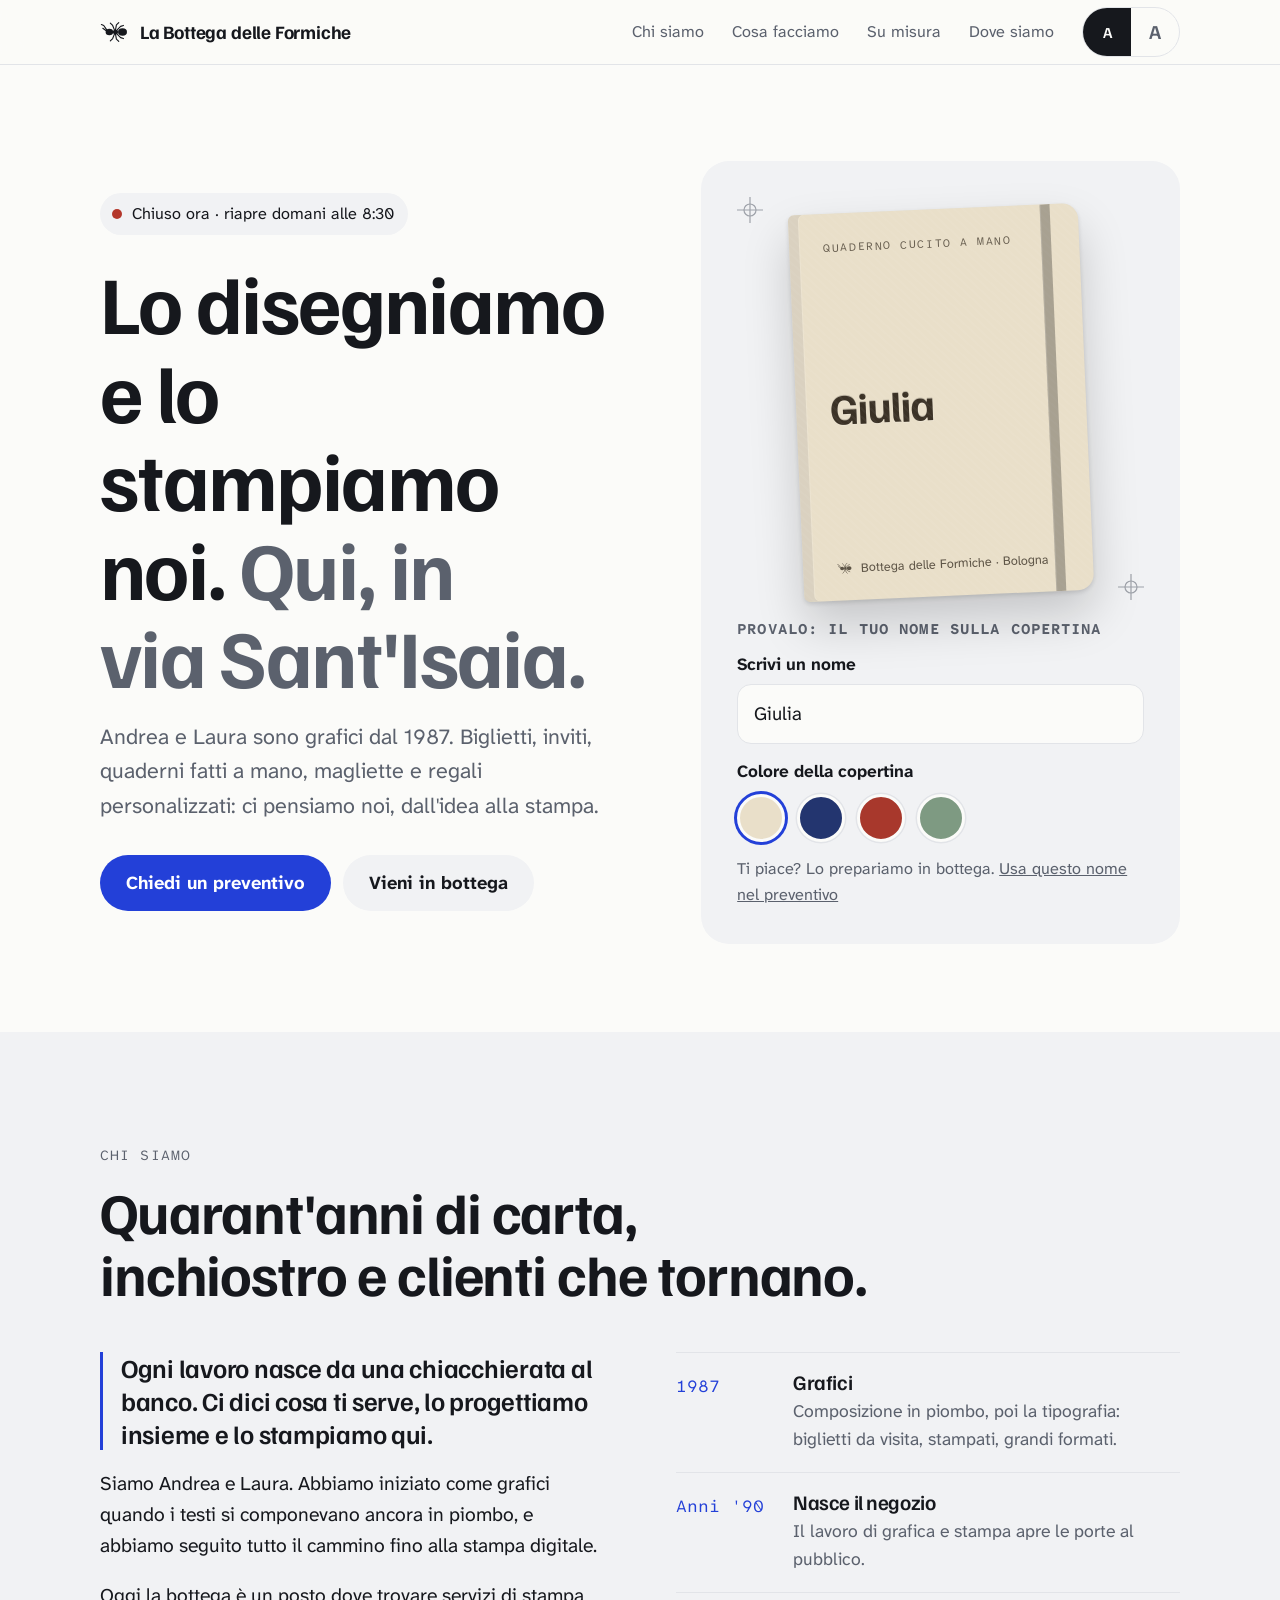
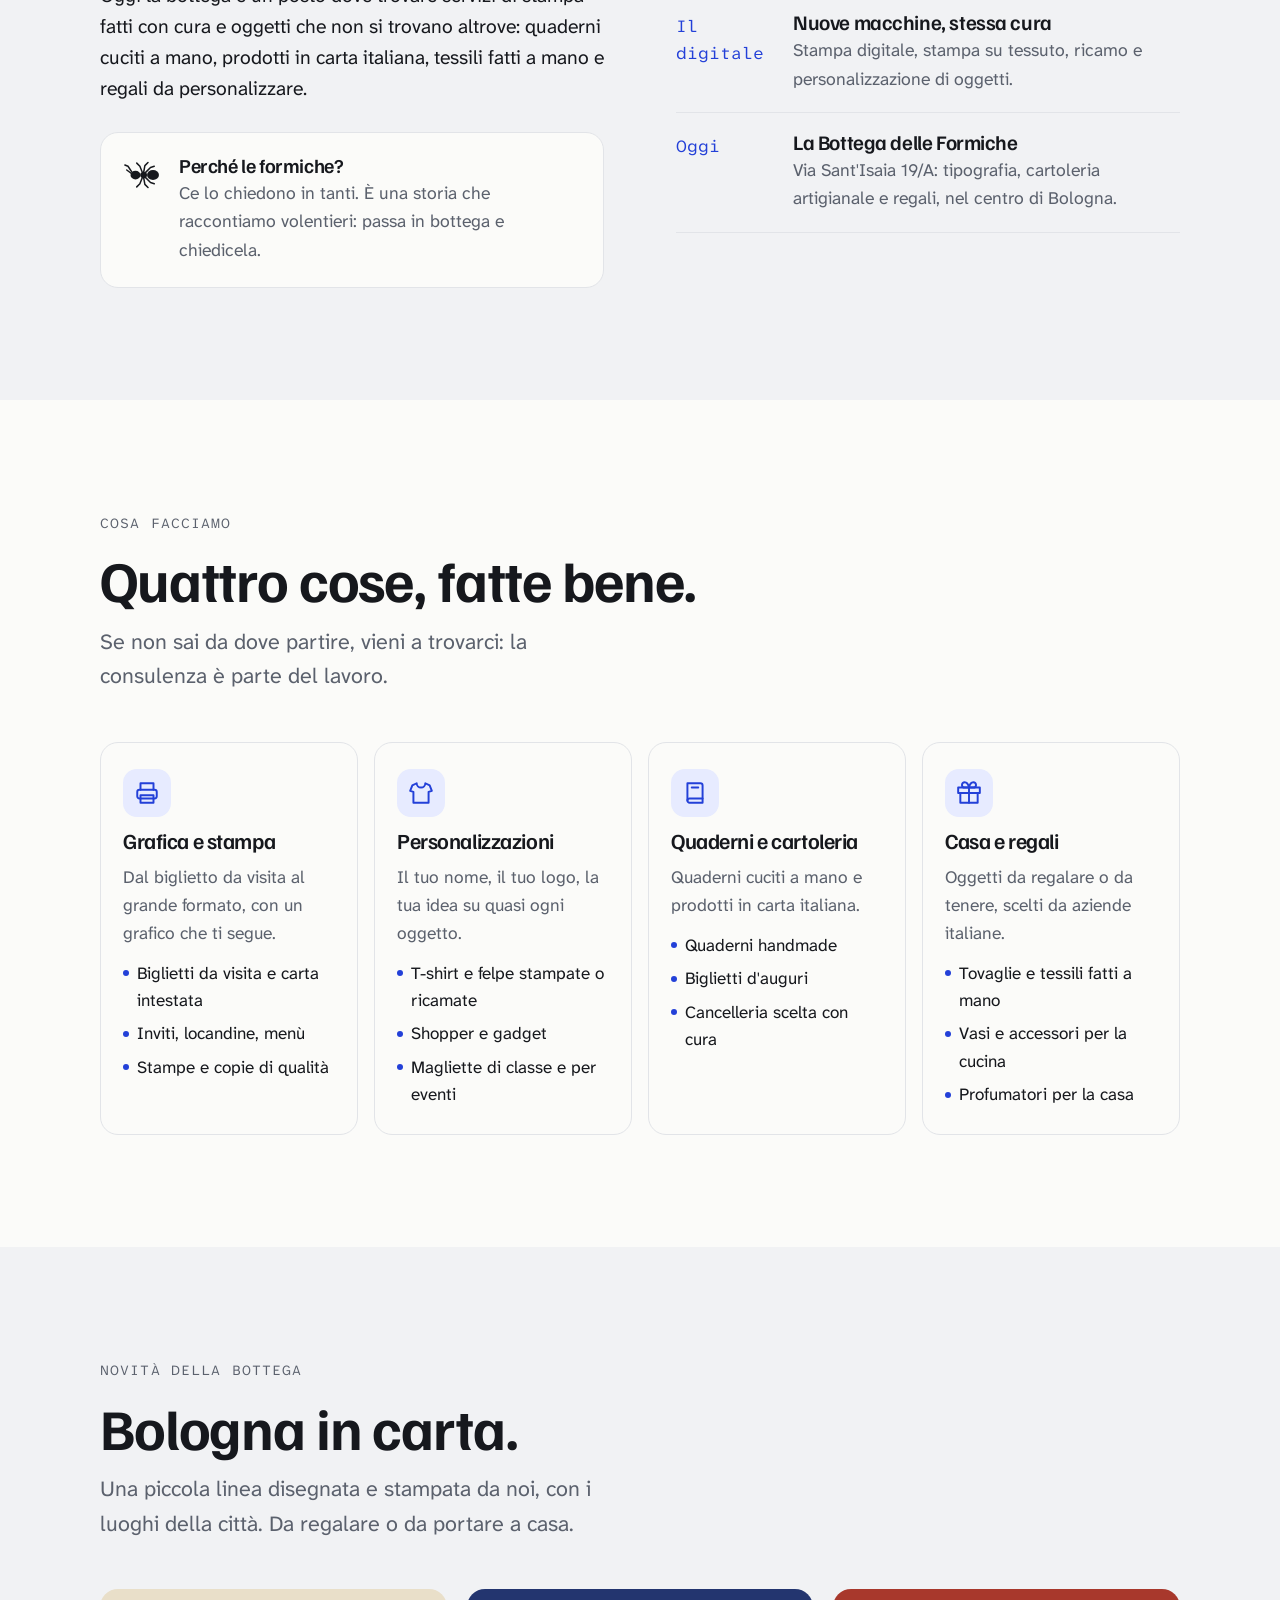
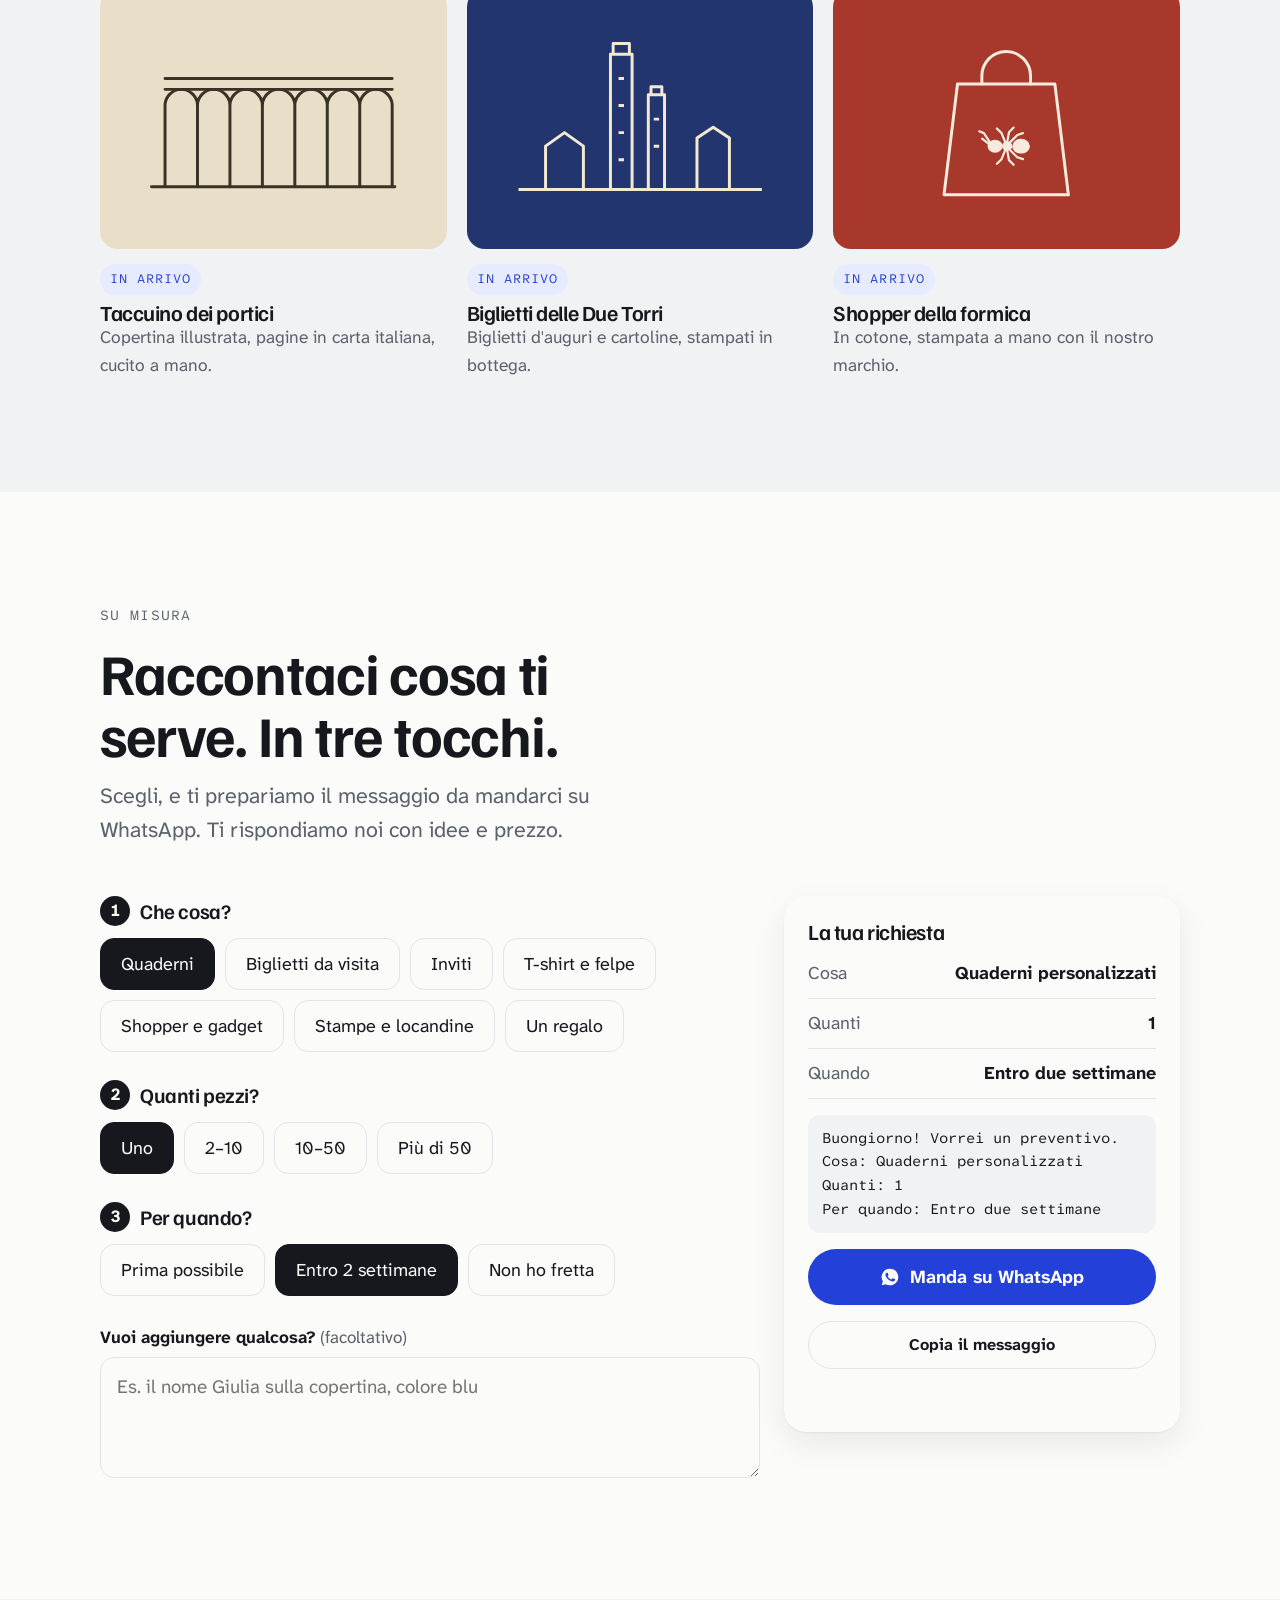
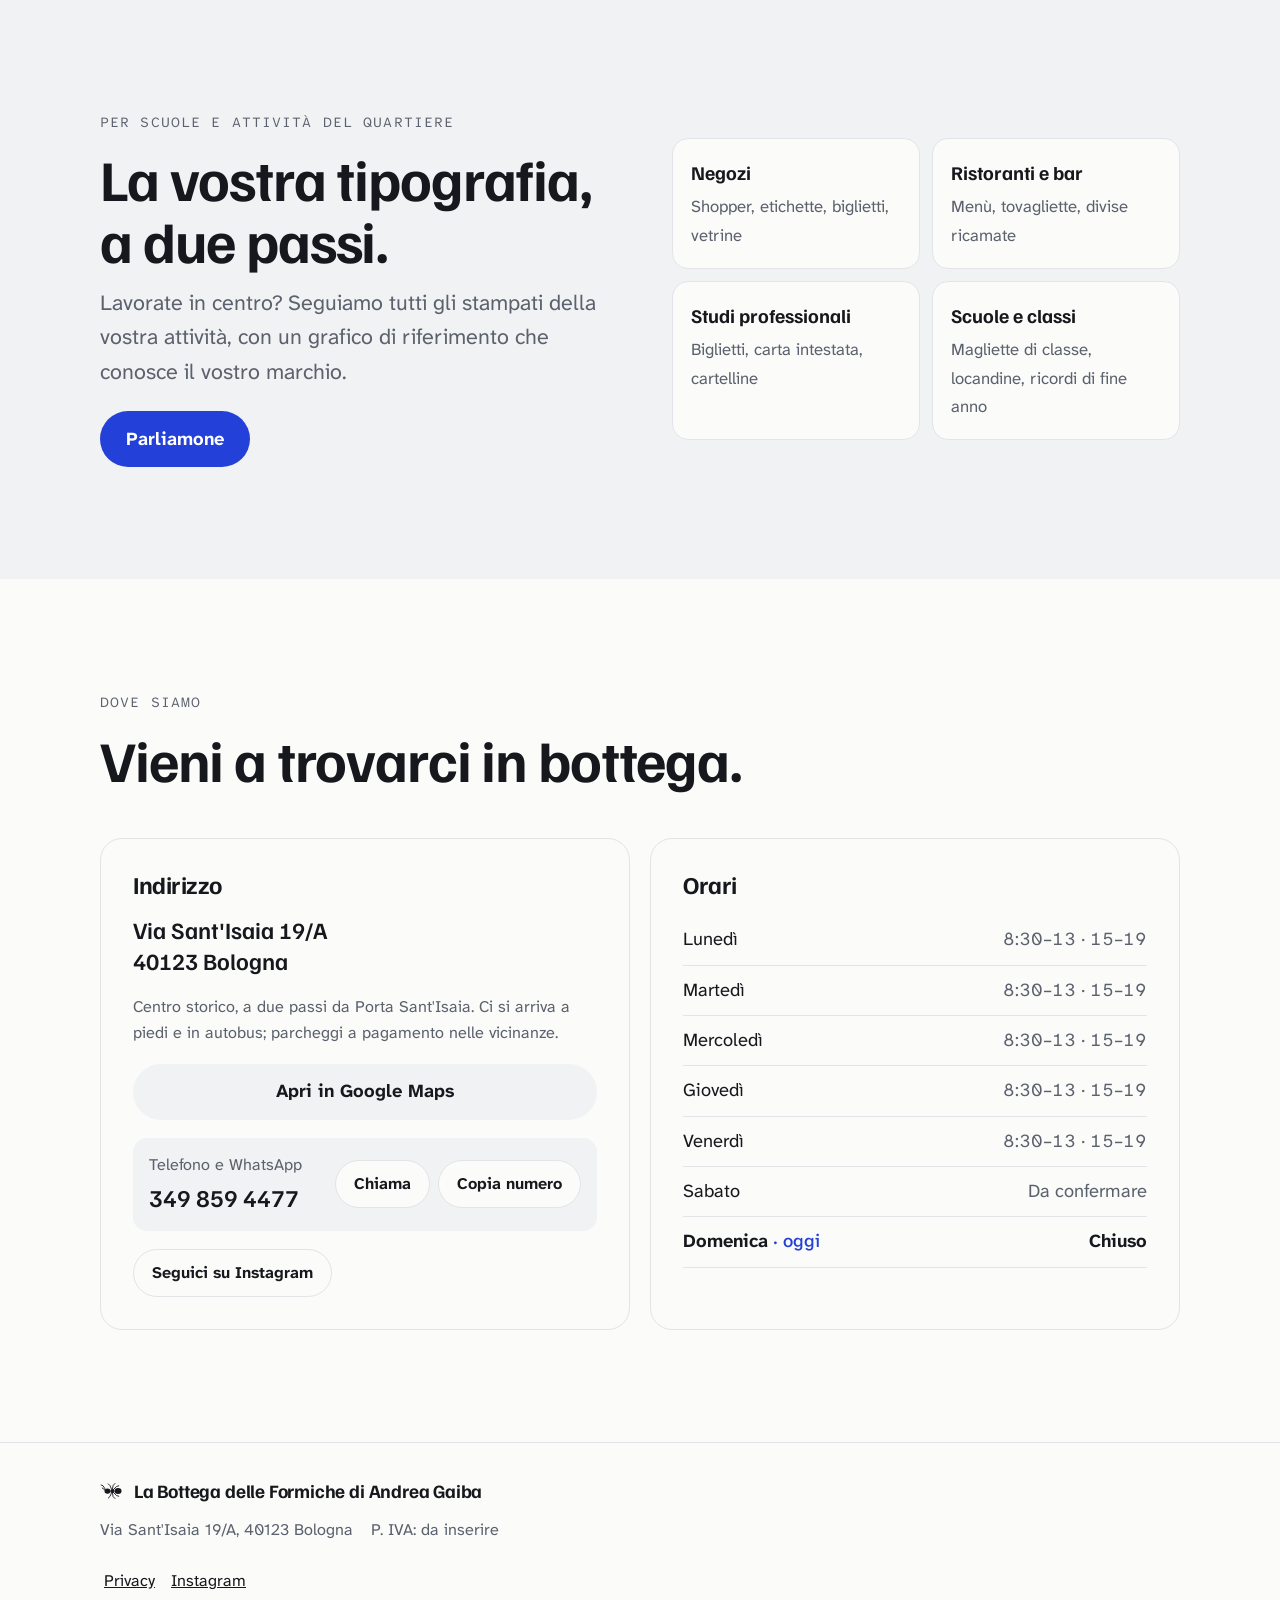
==== index.html @ b57f4001 "Sito vero dal prototipo: pagine, font locali, privacy e P. IVA nel footer - index.html, style.css e " ====
<!doctype html>
<html lang="it">
<head>
<meta charset="utf-8">
<meta name="viewport" content="width=device-width, initial-scale=1, viewport-fit=cover">
<title>La Bottega delle Formiche – Grafica, stampa e regali in via Sant'Isaia, Bologna</title>
<meta name="description" content="Bottega di grafica, stampa e oggetti artigianali in via Sant'Isaia 19/A a Bologna. Andrea e Laura sono grafici dal 1987: biglietti, inviti, quaderni cuciti a mano, magliette e regali personalizzati.">
<meta name="color-scheme" content="light dark">
<meta name="theme-color" content="#FBFBF9" media="(prefers-color-scheme: light)">
<meta name="theme-color" content="#111214" media="(prefers-color-scheme: dark)">
<!-- TODO: quando c'è l'indirizzo definitivo del sito (es. https://www.labottegadelleformiche.it/), aggiungere:
     <link rel="canonical" href="...">, <meta property="og:url" content="..."> e un'immagine og:image in img/ -->
<meta property="og:type" content="website">
<meta property="og:locale" content="it_IT">
<meta property="og:title" content="La Bottega delle Formiche">
<meta property="og:description" content="Grafica, stampa e regali personalizzati in via Sant'Isaia 19/A, Bologna. Grafici dal 1987.">
<link rel="icon" href="favicon.svg" type="image/svg+xml">
<link rel="preload" href="fonts/atkinson-hyperlegible-next-latin.woff2" as="font" type="font/woff2" crossorigin>
<link rel="preload" href="fonts/familjen-grotesk-latin.woff2" as="font" type="font/woff2" crossorigin>
<link rel="stylesheet" href="style.css">
<!-- Dati per Google (scheda dell'attività). Devono restare uguali a quelli scritti nella pagina. -->
<!-- TODO: telefono DA CONFERMARE; aggiungere "url" quando c'è il dominio; aggiungere il sabato quando è deciso. -->
<script type="application/ld+json">
{
  "@context": "https://schema.org",
  "@type": "Store",
  "name": "La Bottega delle Formiche di Andrea Gaiba",
  "description": "Grafica, stampa e oggetti artigianali dal 1987.",
  "address": {
    "@type": "PostalAddress",
    "streetAddress": "Via Sant'Isaia 19/A",
    "postalCode": "40123",
    "addressLocality": "Bologna",
    "addressRegion": "BO",
    "addressCountry": "IT"
  },
  "telephone": "+39 349 859 4477",
  "sameAs": ["https://www.instagram.com/labottegadelleformiche/"],
  "openingHoursSpecification": [
    {"@type": "OpeningHoursSpecification", "dayOfWeek": ["Monday","Tuesday","Wednesday","Thursday","Friday"], "opens": "08:30", "closes": "13:00"},
    {"@type": "OpeningHoursSpecification", "dayOfWeek": ["Monday","Tuesday","Wednesday","Thursday","Friday"], "opens": "15:00", "closes": "19:00"}
  ]
}
</script>
</head>
<body>
<a class="skip" href="#main">Vai al contenuto</a>

<svg width="0" height="0" style="position:absolute" aria-hidden="true">
  <defs>
    <symbol id="ant" viewBox="0 0 64 64">
      <g fill="currentColor">
        <ellipse cx="20" cy="32" rx="8" ry="7"/>
        <ellipse cx="33" cy="32" rx="5.5" ry="5"/>
        <ellipse cx="48" cy="32" rx="9.5" ry="8"/>
      </g>
      <g fill="none" stroke="currentColor" stroke-width="2.4" stroke-linecap="round" stroke-linejoin="round">
        <path d="M14 27 L8 18 L3 16"/><path d="M14 30 L6 24"/>
        <path d="M31 28 L27 18 L22 13"/><path d="M33 28 L35 17 L40 12"/><path d="M35 29 L44 20 L50 18"/>
        <path d="M31 36 L27 46 L22 51"/><path d="M33 36 L35 47 L40 52"/><path d="M35 35 L44 44 L50 46"/>
      </g>
    </symbol>
    <symbol id="reg" viewBox="0 0 26 26"><g fill="none" stroke="currentColor" stroke-width="1.2"><circle cx="13" cy="13" r="6"/><path d="M13 0v26M0 13h26"/></g></symbol>
  </defs>
</svg>

<header class="top">
  <div class="wrap">
    <a class="brand" href="#inizio" aria-label="La Bottega delle Formiche, torna su"><svg aria-hidden="true"><use href="#ant"/></svg><span>La Bottega delle Formiche</span></a>
    <nav class="nav" aria-label="Sezioni">
      <a href="#chi-siamo">Chi siamo</a>
      <a href="#cosa-facciamo">Cosa facciamo</a>
      <a href="#su-misura">Su misura</a>
      <a href="#dove-siamo">Dove siamo</a>
    </nav>
    <div class="size" role="group" aria-label="Dimensione del testo">
      <button type="button" class="s1" id="sz-normal" aria-pressed="true" aria-label="Testo normale" title="Testo normale">A</button>
      <button type="button" class="s2" id="sz-big" aria-pressed="false" aria-label="Testo più grande" title="Testo più grande">A</button>
    </div>
  </div>
</header>

<main id="main">
  <section class="hero" id="inizio">
    <div class="wrap">
      <div>
        <!-- TODO: quando è deciso il sabato, aggiornare anche questo testo (si vede quando lo script non può dire se è aperto) -->
        <p class="status" id="status" role="status"><span class="dot"></span><span id="status-text">Lun–ven 8:30–13 e 15–19</span></p>
        <h1>Lo disegniamo e lo stampiamo noi. <span class="soft">Qui, in via Sant'Isaia.</span></h1>
        <p class="lead">Andrea e Laura sono grafici dal 1987. Biglietti, inviti, quaderni fatti a mano, magliette e regali personalizzati: ci pensiamo noi, dall'idea alla stampa.</p>
        <div class="ctas">
          <a class="btn primary" href="#su-misura">Chiedi un preventivo</a>
          <a class="btn ghost" href="#dove-siamo">Vieni in bottega</a>
        </div>
      </div>

      <div class="studio" aria-labelledby="studio-title">
        <div class="stage">
          <svg class="reg tl" aria-hidden="true"><use href="#reg"/></svg>
          <svg class="reg br" aria-hidden="true"><use href="#reg"/></svg>
          <div class="notebook" id="notebook">
            <span class="band" aria-hidden="true"></span>
            <span class="label">Quaderno cucito a mano</span>
            <span class="name inked" id="nb-name">Giulia</span>
            <span class="foot"><svg aria-hidden="true"><use href="#ant"/></svg>Bottega delle Formiche · Bologna</span>
          </div>
        </div>
        <div class="controls">
          <h2 class="eyebrow" id="studio-title">Provalo: il tuo nome sulla copertina</h2>
          <div class="field">
            <label for="nome">Scrivi un nome</label>
            <input id="nome" type="text" maxlength="18" value="Giulia" autocomplete="off" placeholder="Es. Marco">
          </div>
          <div>
            <p class="covers-title" id="covers-title">Colore della copertina</p>
            <div class="covers" role="group" aria-labelledby="covers-title">
              <button type="button" class="cover c1" id="cv-1" data-cv="1" aria-pressed="true" aria-label="Carta naturale"></button>
              <button type="button" class="cover c2" id="cv-2" data-cv="2" aria-pressed="false" aria-label="Blu notte"></button>
              <button type="button" class="cover c3" id="cv-3" data-cv="3" aria-pressed="false" aria-label="Rosso Bologna"></button>
              <button type="button" class="cover c4" id="cv-4" data-cv="4" aria-pressed="false" aria-label="Verde salvia"></button>
            </div>
          </div>
          <p class="note">Ti piace? Lo prepariamo in bottega. <a href="#su-misura" id="use-name">Usa questo nome nel preventivo</a></p>
        </div>
      </div>
    </div>
  </section>

  <section class="alt" id="chi-siamo">
    <div class="wrap">
      <div class="section-head">
        <p class="eyebrow">Chi siamo</p>
        <h2>Quarant'anni di carta, inchiostro e clienti che tornano.</h2>
      </div>
      <div class="story">
        <div>
          <div class="text">
            <p class="quote">Ogni lavoro nasce da una chiacchierata al banco. Ci dici cosa ti serve, lo progettiamo insieme e lo stampiamo qui.</p>
            <p>Siamo Andrea e Laura. Abbiamo iniziato come grafici quando i testi si componevano ancora in piombo, e abbiamo seguito tutto il cammino fino alla stampa digitale.</p>
            <p>Oggi la bottega è un posto dove trovare servizi di stampa fatti con cura e oggetti che non si trovano altrove: quaderni cuciti a mano, prodotti in carta italiana, tessili fatti a mano e regali da personalizzare.</p>
          </div>
          <div class="why">
            <svg aria-hidden="true"><use href="#ant"/></svg>
            <div>
              <h3>Perché le formiche?</h3>
              <p>Ce lo chiedono in tanti. È una storia che raccontiamo volentieri: passa in bottega e chiedicela.</p>
            </div>
          </div>
        </div>
        <ol class="timeline" aria-label="La nostra storia">
          <li><span class="y">1987</span><div><h3>Grafici</h3><p>Composizione in piombo, poi la tipografia: biglietti da visita, stampati, grandi formati.</p></div></li>
          <li><span class="y">Anni '90</span><div><h3>Nasce il negozio</h3><p>Il lavoro di grafica e stampa apre le porte al pubblico.</p></div></li>
          <li><span class="y">Il digitale</span><div><h3>Nuove macchine, stessa cura</h3><p>Stampa digitale, stampa su tessuto, ricamo e personalizzazione di oggetti.</p></div></li>
          <li><span class="y">Oggi</span><div><h3>La Bottega delle Formiche</h3><p>Via Sant'Isaia 19/A: tipografia, cartoleria artigianale e regali, nel centro di Bologna.</p></div></li>
        </ol>
      </div>
    </div>
  </section>

  <section id="cosa-facciamo">
    <div class="wrap">
      <div class="section-head">
        <p class="eyebrow">Cosa facciamo</p>
        <h2>Quattro cose, fatte bene.</h2>
        <p class="lead">Se non sai da dove partire, vieni a trovarci: la consulenza è parte del lavoro.</p>
      </div>
      <div class="services">
        <article class="svc">
          <span class="ico"><svg viewBox="0 0 24 24" fill="none" stroke="currentColor" stroke-width="1.8" stroke-linecap="round" stroke-linejoin="round" aria-hidden="true"><path d="M6 9V3h12v6"/><rect x="3" y="9" width="18" height="8" rx="2"/><path d="M6 14h12v7H6z"/></svg></span>
          <h3>Grafica e stampa</h3>
          <p>Dal biglietto da visita al grande formato, con un grafico che ti segue.</p>
          <ul><li>Biglietti da visita e carta intestata</li><li>Inviti, locandine, menù</li><li>Stampe e copie di qualità</li></ul>
        </article>
        <article class="svc">
          <span class="ico"><svg viewBox="0 0 24 24" fill="none" stroke="currentColor" stroke-width="1.8" stroke-linecap="round" stroke-linejoin="round" aria-hidden="true"><path d="M8 3 4 5l-2 5 3 1v10h14V11l3-1-2-5-4-2a4 4 0 0 1-8 0Z"/></svg></span>
          <h3>Personalizzazioni</h3>
          <p>Il tuo nome, il tuo logo, la tua idea su quasi ogni oggetto.</p>
          <ul><li>T-shirt e felpe stampate o ricamate</li><li>Shopper e gadget</li><li>Magliette di classe e per eventi</li></ul>
        </article>
        <article class="svc">
          <span class="ico"><svg viewBox="0 0 24 24" fill="none" stroke="currentColor" stroke-width="1.8" stroke-linecap="round" stroke-linejoin="round" aria-hidden="true"><path d="M5 3h12a2 2 0 0 1 2 2v16H7a2 2 0 0 1-2-2Z"/><path d="M5 19a2 2 0 0 1 2-2h12"/><path d="M9 7h6"/></svg></span>
          <h3>Quaderni e cartoleria</h3>
          <p>Quaderni cuciti a mano e prodotti in carta italiana.</p>
          <ul><li>Quaderni handmade</li><li>Biglietti d'auguri</li><li>Cancelleria scelta con cura</li></ul>
        </article>
        <article class="svc">
          <span class="ico"><svg viewBox="0 0 24 24" fill="none" stroke="currentColor" stroke-width="1.8" stroke-linecap="round" stroke-linejoin="round" aria-hidden="true"><path d="M20 12v9H4v-9"/><path d="M2 7h20v5H2z"/><path d="M12 21V7"/><path d="M12 7H8a2.5 2.5 0 1 1 0-5c3 0 4 5 4 5Zm0 0h4a2.5 2.5 0 1 0 0-5c-3 0-4 5-4 5Z"/></svg></span>
          <h3>Casa e regali</h3>
          <p>Oggetti da regalare o da tenere, scelti da aziende italiane.</p>
          <ul><li>Tovaglie e tessili fatti a mano</li><li>Vasi e accessori per la cucina</li><li>Profumatori per la casa</li></ul>
        </article>
      </div>
    </div>
  </section>

  <section class="alt" id="bologna-in-carta">
    <div class="wrap">
      <div class="section-head">
        <p class="eyebrow">Novità della bottega</p>
        <h2>Bologna in carta.</h2>
        <p class="lead">Una piccola linea disegnata e stampata da noi, con i luoghi della città. Da regalare o da portare a casa.</p>
      </div>
      <div class="line">
        <article class="prod">
          <div class="art a1" aria-hidden="true">
            <svg viewBox="0 0 200 120" fill="none" stroke="currentColor" stroke-width="2.2" stroke-linecap="round"><path d="M10 110h180"/><path d="M20 110V50a12 12 0 0 1 24 0v60M44 110V50a12 12 0 0 1 24 0v60M68 110V50a12 12 0 0 1 24 0v60M92 110V50a12 12 0 0 1 24 0v60M116 110V50a12 12 0 0 1 24 0v60M140 110V50a12 12 0 0 1 24 0v60M164 110V50a12 12 0 0 1 24 0v60"/><path d="M20 38h168M20 30h168"/></svg>
          </div>
          <div><span class="soon">In arrivo</span><h3>Taccuino dei portici</h3><p>Copertina illustrata, pagine in carta italiana, cucito a mano.</p></div>
        </article>
        <article class="prod">
          <div class="art a2" aria-hidden="true">
            <svg viewBox="0 0 200 120" fill="none" stroke="currentColor" stroke-width="2.2" stroke-linejoin="round"><path d="M10 112h180"/><path d="M78 112V12h16v100"/><path d="M80 12V4h12v8"/><path d="M106 112V42h12v70"/><path d="M108 42v-6h8v6"/><path d="M84 30h4M84 50h4M84 70h4M84 90h4M110 60h4M110 80h4"/><path d="M30 112V80l14-10 14 10v32M142 112V74l12-8 12 8v38"/></svg>
          </div>
          <div><span class="soon">In arrivo</span><h3>Biglietti delle Due Torri</h3><p>Biglietti d'auguri e cartoline, stampati in bottega.</p></div>
        </article>
        <article class="prod">
          <div class="art a3" aria-hidden="true">
            <svg viewBox="0 0 200 120" fill="none" stroke="currentColor" stroke-width="2.2" stroke-linecap="round" stroke-linejoin="round"><path d="M64 34h72l10 82H54Z"/><path d="M82 34v-6a18 18 0 0 1 36 0v6"/><use href="#ant" x="78" y="58" width="44" height="44" fill="currentColor" stroke="none"/></svg>
          </div>
          <div><span class="soon">In arrivo</span><h3>Shopper della formica</h3><p>In cotone, stampata a mano con il nostro marchio.</p></div>
        </article>
      </div>
    </div>
  </section>

  <section id="su-misura">
    <div class="wrap">
      <div class="section-head">
        <p class="eyebrow">Su misura</p>
        <h2>Raccontaci cosa ti serve. In tre tocchi.</h2>
        <p class="lead">Scegli, e ti prepariamo il messaggio da mandarci su WhatsApp. Ti rispondiamo noi con idee e prezzo.</p>
      </div>
      <div class="builder">
        <form class="steps" id="quote" novalidate>
          <div class="step">
            <h3><span class="n">1</span>Che cosa?</h3>
            <div class="chips" role="group" aria-label="Che cosa" data-group="cosa">
              <button type="button" class="chip" aria-pressed="true" data-v="Quaderni personalizzati">Quaderni</button>
              <button type="button" class="chip" aria-pressed="false" data-v="Biglietti da visita">Biglietti da visita</button>
              <button type="button" class="chip" aria-pressed="false" data-v="Inviti e partecipazioni">Inviti</button>
              <button type="button" class="chip" aria-pressed="false" data-v="T-shirt o felpe">T-shirt e felpe</button>
              <button type="button" class="chip" aria-pressed="false" data-v="Shopper e gadget">Shopper e gadget</button>
              <button type="button" class="chip" aria-pressed="false" data-v="Stampe e locandine">Stampe e locandine</button>
              <button type="button" class="chip" aria-pressed="false" data-v="Un regalo personalizzato">Un regalo</button>
            </div>
          </div>
          <div class="step">
            <h3><span class="n">2</span>Quanti pezzi?</h3>
            <div class="chips" role="group" aria-label="Quanti pezzi" data-group="quanti">
              <button type="button" class="chip" aria-pressed="true" data-v="1">Uno</button>
              <button type="button" class="chip" aria-pressed="false" data-v="2–10">2–10</button>
              <button type="button" class="chip" aria-pressed="false" data-v="10–50">10–50</button>
              <button type="button" class="chip" aria-pressed="false" data-v="Più di 50">Più di 50</button>
            </div>
          </div>
          <div class="step">
            <h3><span class="n">3</span>Per quando?</h3>
            <div class="chips" role="group" aria-label="Per quando" data-group="quando">
              <button type="button" class="chip" aria-pressed="false" data-v="Il prima possibile">Prima possibile</button>
              <button type="button" class="chip" aria-pressed="true" data-v="Entro due settimane">Entro 2 settimane</button>
              <button type="button" class="chip" aria-pressed="false" data-v="Non ho fretta">Non ho fretta</button>
            </div>
          </div>
          <div class="field">
            <label for="dettagli">Vuoi aggiungere qualcosa? <span class="optional">(facoltativo)</span></label>
            <textarea id="dettagli" rows="3" placeholder="Es. il nome Giulia sulla copertina, colore blu"></textarea>
          </div>
        </form>

        <aside class="summary" aria-labelledby="sum-title">
          <h3 id="sum-title">La tua richiesta</h3>
          <dl>
            <div><dt>Cosa</dt><dd id="s-cosa">Quaderni personalizzati</dd></div>
            <div><dt>Quanti</dt><dd id="s-quanti">1</dd></div>
            <div><dt>Quando</dt><dd id="s-quando">Entro due settimane</dd></div>
          </dl>
          <p class="msg" id="msg" aria-live="polite"></p>
          <a class="btn primary" id="wa" href="#" target="_blank" rel="noopener">
            <svg viewBox="0 0 24 24" fill="currentColor" aria-hidden="true"><path d="M12 2a10 10 0 0 0-8.6 15.1L2 22l5-1.3A10 10 0 1 0 12 2Zm5.4 14.1c-.2.6-1.3 1.2-1.8 1.2-.5.1-1 .1-3.3-.8-2.8-1.1-4.5-4-4.7-4.2-.1-.2-1.1-1.5-1.1-2.9s.7-2 1-2.3c.2-.3.5-.3.7-.3h.5c.2 0 .4 0 .6.5l.8 2c.1.2.1.4 0 .5l-.3.5-.4.4c-.1.2-.3.3-.1.6.2.3.8 1.3 1.7 2.1 1.2 1 2.1 1.3 2.4 1.5.3.1.5.1.7-.1l.9-1.1c.2-.3.4-.2.7-.1l1.9.9c.3.1.5.2.5.3.1.2.1.7-.1 1.3Z"/></svg>
            Manda su WhatsApp
          </a>
          <button type="button" class="mini" id="copy">Copia il messaggio</button>
          <p class="toast" id="toast" role="status"></p>
        </aside>
      </div>
    </div>
  </section>

  <section class="alt" id="vicini">
    <div class="wrap neighbors">
      <div class="section-head">
        <p class="eyebrow">Per scuole e attività del quartiere</p>
        <h2>La vostra tipografia, a due passi.</h2>
        <p class="lead">Lavorate in centro? Seguiamo tutti gli stampati della vostra attività, con un grafico di riferimento che conosce il vostro marchio.</p>
        <div class="ctas"><a class="btn primary" href="#su-misura">Parliamone</a></div>
      </div>
      <div class="who">
        <div><strong>Negozi</strong><span>Shopper, etichette, biglietti, vetrine</span></div>
        <div><strong>Ristoranti e bar</strong><span>Menù, tovagliette, divise ricamate</span></div>
        <div><strong>Studi professionali</strong><span>Biglietti, carta intestata, cartelline</span></div>
        <div><strong>Scuole e classi</strong><span>Magliette di classe, locandine, ricordi di fine anno</span></div>
      </div>
    </div>
  </section>

  <section id="dove-siamo">
    <div class="wrap">
      <div class="section-head">
        <p class="eyebrow">Dove siamo</p>
        <h2>Vieni a trovarci in bottega.</h2>
      </div>
      <div class="visit">
        <div class="card">
          <h3>Indirizzo</h3>
          <p class="addr">Via Sant'Isaia 19/A<br>40123 Bologna</p>
          <p class="note">Centro storico, a due passi da Porta Sant'Isaia. Ci si arriva a piedi e in autobus; parcheggi a pagamento nelle vicinanze.</p>
          <a class="btn ghost" href="https://www.google.com/maps/search/?api=1&amp;query=La+Bottega+delle+Formiche+Via+Sant%27Isaia+19%2FA+Bologna" target="_blank" rel="noopener">Apri in Google Maps</a>
          <!-- TODO: numero DA CONFERMARE con Andrea e Laura (è ripetuto anche in script.js e nei dati per Google in alto) -->
          <div class="contact">
            <div><p class="note">Telefono e WhatsApp</p><p class="num" id="phone">349 859 4477</p></div>
            <div class="contact-actions">
              <a class="mini" href="tel:+393498594477">Chiama</a>
              <button type="button" class="mini" id="copy-phone">Copia numero</button>
            </div>
          </div>
          <a class="mini insta" href="https://www.instagram.com/labottegadelleformiche/" target="_blank" rel="noopener">Seguici su Instagram</a>
        </div>
        <div class="card">
          <h3>Orari</h3>
          <!-- Gli orari sono scritti in script.js (TODO: sabato DA CONFERMARE) -->
          <table class="hours" aria-label="Orari di apertura">
            <tbody id="hours"></tbody>
          </table>
        </div>
      </div>
    </div>
  </section>
</main>

<footer>
  <div class="wrap">
    <a class="brand" href="#inizio"><svg aria-hidden="true"><use href="#ant"/></svg>La Bottega delle Formiche di Andrea Gaiba</a>
    <div class="legal">
      <p>Via Sant'Isaia 19/A, 40123 Bologna</p>
      <!-- TODO: Partita IVA DA INSERIRE (obbligatoria per legge: compilare prima di mettere online). Va cambiata anche in privacy.html -->
      <p>P. IVA: da inserire</p>
    </div>
    <ul class="foot-links">
      <li><a href="privacy.html">Privacy</a></li>
      <li><a href="https://www.instagram.com/labottegadelleformiche/" target="_blank" rel="noopener">Instagram</a></li>
    </ul>
  </div>
</footer>

<script src="script.js"></script>
</body>
</html>
---- style.css ----
/* La Bottega delle Formiche – foglio di stile unico per tutte le pagine.
   Layout: carta chiara, sezioni ampie su una colonna di 1120px; eroe a due colonne
   con il quaderno che si personalizza dal vivo. */

/* ---------- Font ospitati nel sito (nessuna chiamata a Google Fonts) ----------
   File variabili in /fonts, licenza SIL OFL 1.1: vedi fonts/LICENZE-FONT.txt */
@font-face{font-family:"Familjen Grotesk";font-style:normal;font-weight:500 700;font-display:swap;src:url("fonts/familjen-grotesk-latin.woff2") format("woff2");unicode-range:U+0000-00FF,U+0131,U+0152-0153,U+02BB-02BC,U+02C6,U+02DA,U+02DC,U+0304,U+0308,U+0329,U+2000-206F,U+20AC,U+2122,U+2191,U+2193,U+2212,U+2215,U+FEFF,U+FFFD}
@font-face{font-family:"Familjen Grotesk";font-style:normal;font-weight:500 700;font-display:swap;src:url("fonts/familjen-grotesk-latin-ext.woff2") format("woff2");unicode-range:U+0100-02BA,U+02BD-02C5,U+02C7-02CC,U+02CE-02D7,U+02DD-02FF,U+0304,U+0308,U+0329,U+1D00-1DBF,U+1E00-1E9F,U+1EF2-1EFF,U+2020,U+20A0-20AB,U+20AD-20C0,U+2113,U+2C60-2C7F,U+A720-A7FF}
@font-face{font-family:"Atkinson Hyperlegible Next";font-style:normal;font-weight:400 700;font-display:swap;src:url("fonts/atkinson-hyperlegible-next-latin.woff2") format("woff2");unicode-range:U+0000-00FF,U+0131,U+0152-0153,U+02BB-02BC,U+02C6,U+02DA,U+02DC,U+0304,U+0308,U+0329,U+2000-206F,U+20AC,U+2122,U+2191,U+2193,U+2212,U+2215,U+FEFF,U+FFFD}
@font-face{font-family:"Atkinson Hyperlegible Next";font-style:normal;font-weight:400 700;font-display:swap;src:url("fonts/atkinson-hyperlegible-next-latin-ext.woff2") format("woff2");unicode-range:U+0100-02BA,U+02BD-02C5,U+02C7-02CC,U+02CE-02D7,U+02DD-02FF,U+0304,U+0308,U+0329,U+1D00-1DBF,U+1E00-1E9F,U+1EF2-1EFF,U+2020,U+20A0-20AB,U+20AD-20C0,U+2113,U+2C60-2C7F,U+A720-A7FF}
@font-face{font-family:"Atkinson Hyperlegible Mono";font-style:normal;font-weight:400 500;font-display:swap;src:url("fonts/atkinson-hyperlegible-mono-latin.woff2") format("woff2");unicode-range:U+0000-00FF,U+0131,U+0152-0153,U+02BB-02BC,U+02C6,U+02DA,U+02DC,U+0304,U+0308,U+0329,U+2000-206F,U+20AC,U+2122,U+2191,U+2193,U+2212,U+2215,U+FEFF,U+FFFD}
@font-face{font-family:"Atkinson Hyperlegible Mono";font-style:normal;font-weight:400 500;font-display:swap;src:url("fonts/atkinson-hyperlegible-mono-latin-ext.woff2") format("woff2");unicode-range:U+0100-02BA,U+02BD-02C5,U+02C7-02CC,U+02CE-02D7,U+02DD-02FF,U+0304,U+0308,U+0329,U+1D00-1DBF,U+1E00-1E9F,U+1EF2-1EFF,U+2020,U+20A0-20AB,U+20AD-20C0,U+2113,U+2C60-2C7F,U+A720-A7FF}

:root{
  --paper:#FBFBF9;
  --surface:#F1F2F4;
  --ink:#16181D;
  --muted:#5B616D;
  --line:#E2E4E8;
  --accent:#2340D8;
  --accent-soft:#E7EBFF;
  --on-accent:#FFFFFF;
  --ok:#1C7A4B;
  --off:#B4372B;
  --c:#00A3E0; --m:#E5007E; --y:#FFC800;
  --cover-1:#E9DFC9; --cover-1-ink:#3B3226;
  --cover-2:#23356F; --cover-2-ink:#F3E9D2;
  --cover-3:#A8382C; --cover-3-ink:#F7EBDD;
  --cover-4:#7E9A82; --cover-4-ink:#17251A;
  --shadow:0 1px 2px rgba(22,24,29,.06),0 12px 32px rgba(22,24,29,.08);
  --f-display:"Familjen Grotesk","Helvetica Neue",Arial,sans-serif;
  --f-body:"Atkinson Hyperlegible Next","Atkinson Hyperlegible",system-ui,-apple-system,"Segoe UI",sans-serif;
  --f-mono:"Atkinson Hyperlegible Mono",ui-monospace,"SF Mono",Menlo,monospace;
  --radius:18px;
  --wrap:1120px;
}
@media (prefers-color-scheme: dark){
  :root:not([data-theme="light"]){
    --paper:#111214; --surface:#1A1C20; --ink:#ECEDEF; --muted:#A2A8B3; --line:#2B2E34;
    --accent:#8197FF; --accent-soft:#1E2547; --on-accent:#0B0F24; --ok:#4CC38A; --off:#F07A6C;
    --shadow:0 1px 2px rgba(0,0,0,.4),0 12px 32px rgba(0,0,0,.35);
    color-scheme:dark;
  }
}
:root[data-theme="dark"]{
  --paper:#111214; --surface:#1A1C20; --ink:#ECEDEF; --muted:#A2A8B3; --line:#2B2E34;
  --accent:#8197FF; --accent-soft:#1E2547; --on-accent:#0B0F24; --ok:#4CC38A; --off:#F07A6C;
  --shadow:0 1px 2px rgba(0,0,0,.4),0 12px 32px rgba(0,0,0,.35);
  color-scheme:dark;
}

html{font-size:112.5%;scroll-behavior:smooth}
html.big{font-size:131.25%}
@media (prefers-reduced-motion: reduce){html{scroll-behavior:auto}*{transition:none!important;animation:none!important}}
body{margin:0;background:var(--paper);color:var(--ink);font-family:var(--f-body);font-size:1rem;line-height:1.6;-webkit-font-smoothing:antialiased}
*{box-sizing:border-box}
a{color:inherit}
:focus-visible{outline:3px solid var(--accent);outline-offset:3px;border-radius:6px}
.skip{position:absolute;left:-999px;top:8px;background:var(--ink);color:var(--paper);padding:10px 16px;border-radius:10px;z-index:50}
.skip:focus{left:16px}
.wrap{max-width:var(--wrap);margin-inline:auto;padding-inline:20px}
h1,h2,h3{font-family:var(--f-display);line-height:1.08;letter-spacing:-.02em;text-wrap:balance;margin:0}
p{margin:0}
.eyebrow{font-family:var(--f-mono);font-size:.78rem;letter-spacing:.08em;text-transform:uppercase;color:var(--muted)}
.lead{font-size:1.2rem;color:var(--muted);max-width:36ch}

/* Header */
.top{position:sticky;top:env(safe-area-inset-top,0px);z-index:20;background:color-mix(in srgb,var(--paper) 86%,transparent);backdrop-filter:saturate(1.4) blur(14px);-webkit-backdrop-filter:saturate(1.4) blur(14px);border-bottom:1px solid var(--line)}
.top .wrap{display:flex;align-items:center;gap:16px;min-height:64px}
.brand{display:flex;align-items:center;gap:10px;min-width:0;text-decoration:none;line-height:1.15;font-family:var(--f-display);font-weight:700;font-size:1.05rem;letter-spacing:-.01em}
.brand svg{width:30px;height:30px;color:var(--ink);flex:none}
.nav{display:flex;gap:4px;margin-left:auto;flex-wrap:wrap}
.nav a{display:inline-flex;align-items:center;min-height:48px;text-decoration:none;font-size:.9rem;padding:0 12px;border-radius:999px;color:var(--muted)}
.nav a:hover,.nav a[aria-current="page"]{color:var(--ink);background:var(--surface)}
.size{display:flex;border:1px solid var(--line);border-radius:999px;overflow:hidden;flex:none}
.size button{font:inherit;font-family:var(--f-display);font-weight:600;background:transparent;color:var(--muted);border:0;min-width:48px;min-height:48px;cursor:pointer}
.size button[aria-pressed="true"]{background:var(--ink);color:var(--paper)}
.size .s1{font-size:.85rem}.size .s2{font-size:1.1rem}
@media (max-width:860px){.nav{display:none}.size{margin-left:auto}}

/* Hero */
.hero{padding-block:clamp(40px,8vw,96px) clamp(48px,7vw,88px)}
.hero .wrap{display:grid;grid-template-columns:1.05fr .95fr;gap:clamp(32px,6vw,72px);align-items:center}
.hero .wrap > *{min-width:0}
@media (max-width:860px){.hero .wrap{grid-template-columns:1fr}}
.status{display:inline-flex;align-items:center;gap:10px;font-size:.9rem;padding:8px 14px 8px 12px;border-radius:999px;background:var(--surface);color:var(--ink)}
.dot{width:10px;height:10px;border-radius:50%;background:var(--muted)}
.status.open .dot{background:var(--ok);box-shadow:0 0 0 4px color-mix(in srgb,var(--ok) 22%,transparent)}
.status.closed .dot{background:var(--off)}
.hero h1{font-size:clamp(2.6rem,6.4vw,4.6rem);font-weight:700;margin-top:22px}
.hero h1 .soft{color:var(--muted)}
.hero .lead{margin-top:20px}
.ctas{display:flex;flex-wrap:wrap;gap:12px;margin-top:32px}
.btn{display:inline-flex;align-items:center;justify-content:center;gap:10px;min-height:56px;padding:0 26px;border-radius:999px;font:inherit;font-weight:700;font-size:1.02rem;text-decoration:none;cursor:pointer;border:0;transition:transform .15s ease,background .15s ease}
.btn:active{transform:scale(.98)}
.btn.primary{background:var(--accent);color:var(--on-accent)}
.btn.primary:hover{filter:brightness(1.08)}
.btn.ghost{background:var(--surface);color:var(--ink)}
.btn.ghost:hover{background:var(--line)}
.btn svg{width:20px;height:20px}

/* Quaderno interattivo */
.studio{background:var(--surface);border-radius:28px;padding:clamp(20px,4vw,36px);display:grid;gap:22px}
.stage{display:grid;place-items:center;padding-block:12px 4px;position:relative}
.reg{position:absolute;width:26px;height:26px;color:var(--muted);opacity:.55}
.reg.tl{top:0;left:0}.reg.br{bottom:0;right:0}
.notebook{--cv:var(--cover-1);--cvi:var(--cover-1-ink);position:relative;width:min(100%,290px);aspect-ratio:3/4;border-radius:6px 16px 16px 6px;background:var(--cv);color:var(--cvi);box-shadow:inset 10px 0 0 rgba(0,0,0,.08),inset 11px 0 0 rgba(255,255,255,.12),0 2px 4px rgba(0,0,0,.12),0 24px 48px rgba(0,0,0,.18);transition:background .35s ease,color .35s ease;transform:rotate(-2.5deg);display:flex;flex-direction:column;justify-content:space-between;padding:26px 24px 22px 34px;overflow:hidden;max-width:100%}
.notebook::before{content:"";position:absolute;inset:0;background:repeating-linear-gradient(45deg,rgba(255,255,255,.035) 0 2px,transparent 2px 6px);pointer-events:none}
.notebook .band{position:absolute;top:0;bottom:0;right:28px;width:10px;background:rgba(0,0,0,.28);box-shadow:inset 1px 0 0 rgba(255,255,255,.15)}
.notebook .label{font-family:var(--f-mono);font-size:.62rem;letter-spacing:.14em;text-transform:uppercase;opacity:.75}
.notebook .name{font-family:var(--f-display);font-weight:700;font-size:clamp(1.7rem,6vw,2.4rem);line-height:1;letter-spacing:-.02em;word-break:break-word;text-shadow:0 1px 0 rgba(255,255,255,.18),0 -1px 0 rgba(0,0,0,.18);padding-right:24px}
.notebook .name.inked{animation:ink .5s ease}
@keyframes ink{from{opacity:.15;filter:blur(3px)}to{opacity:1;filter:blur(0)}}
.notebook .foot{display:flex;align-items:center;gap:8px;font-size:.7rem;opacity:.8}
.notebook .foot svg{width:16px;height:16px}
.controls{display:grid;gap:14px}
.field label{display:block;font-weight:700;font-size:.95rem;margin-bottom:6px}
.field input,.field textarea,.field select{width:100%;font:inherit;font-size:1.05rem;color:var(--ink);background:var(--paper);border:1.5px solid var(--line);border-radius:14px;padding:14px 16px;min-height:54px}
.field input:focus,.field textarea:focus,.field select:focus{border-color:var(--accent);outline:none;box-shadow:0 0 0 4px var(--accent-soft)}
.covers{display:flex;gap:12px;flex-wrap:wrap}
.cover{width:48px;height:48px;border-radius:50%;border:3px solid var(--paper);box-shadow:0 0 0 1.5px var(--line);cursor:pointer;padding:0}
.cover[aria-pressed="true"]{box-shadow:0 0 0 3px var(--accent)}
.c1{background:var(--cover-1)}.c2{background:var(--cover-2)}.c3{background:var(--cover-3)}.c4{background:var(--cover-4)}
.note{font-size:.9rem;color:var(--muted)}

/* Sezioni */
section{padding-block:clamp(56px,9vw,112px)}
.section-head{display:grid;gap:14px;margin-bottom:clamp(28px,5vw,48px);max-width:46rem}
.section-head h2{font-size:clamp(2rem,4.6vw,3.2rem);font-weight:700}
.alt{background:var(--surface)}

/* Chi siamo */
.story{display:grid;grid-template-columns:1fr 1fr;gap:clamp(32px,6vw,72px);align-items:start}
.story > *{min-width:0}
@media (max-width:860px){.story{grid-template-columns:1fr}}
.story .text{display:grid;gap:18px;font-size:1.08rem;max-width:62ch}
.quote{font-family:var(--f-display);font-size:1.45rem;line-height:1.25;font-weight:600;letter-spacing:-.01em;border-left:3px solid var(--accent);padding-left:18px}
.timeline{list-style:none;margin:0;padding:0;display:grid;gap:0}
.timeline li{display:grid;grid-template-columns:5.5rem 1fr;gap:18px;padding-block:18px;border-top:1px solid var(--line)}
.timeline li:last-child{border-bottom:1px solid var(--line)}
.timeline .y{font-family:var(--f-mono);font-size:.95rem;color:var(--accent);font-variant-numeric:tabular-nums;padding-top:2px}
.timeline h3{font-size:1.15rem;font-weight:600;margin-bottom:4px}
.timeline p{color:var(--muted);font-size:.98rem}
.why{margin-top:28px;background:var(--paper);border:1px solid var(--line);border-radius:var(--radius);padding:22px;display:flex;gap:16px;align-items:flex-start}
.why svg{width:40px;height:40px;flex:none;color:var(--ink)}
.why h3{font-size:1.1rem;font-weight:600;margin-bottom:4px}
.why p{color:var(--muted);font-size:.98rem}

/* Cosa facciamo */
.services{display:grid;grid-template-columns:repeat(4,1fr);gap:16px}
@media (max-width:1000px){.services{grid-template-columns:repeat(2,1fr)}}
@media (max-width:560px){.services{grid-template-columns:1fr}}
.svc{background:var(--paper);border-radius:var(--radius);padding:26px 22px;display:grid;gap:12px;align-content:start;border:1px solid var(--line)}
.svc .ico{width:48px;height:48px;border-radius:14px;background:var(--accent-soft);color:var(--accent);display:grid;place-items:center}
.svc .ico svg{width:26px;height:26px}
.svc h3{font-size:1.2rem;font-weight:600}
.svc p{color:var(--muted);font-size:.97rem}
.svc ul{margin:0;padding:0;list-style:none;display:grid;gap:6px;font-size:.95rem}
.svc li{display:flex;gap:8px}
.svc li::before{content:"";width:6px;height:6px;border-radius:50%;background:var(--accent);margin-top:.62em;flex:none}

/* Bologna in carta */
.line{display:grid;grid-template-columns:repeat(3,1fr);gap:20px}
@media (max-width:860px){.line{grid-template-columns:1fr}}
.prod{display:grid;gap:14px}
.prod .art{aspect-ratio:4/3;border-radius:var(--radius);display:grid;place-items:center;overflow:hidden;position:relative;max-width:100%}
.prod .art svg{width:78%;height:auto}
.a1{background:var(--cover-1);color:var(--cover-1-ink)}
.a2{background:var(--cover-2);color:var(--cover-2-ink)}
.a3{background:var(--cover-3);color:var(--cover-3-ink)}
.prod h3{font-size:1.2rem;font-weight:600}
.prod p{color:var(--muted);font-size:.97rem}
.soon{display:inline-block;font-family:var(--f-mono);font-size:.72rem;letter-spacing:.08em;text-transform:uppercase;background:var(--accent-soft);color:var(--accent);padding:5px 10px;border-radius:999px;margin-bottom:6px}

/* Su misura */
.builder{display:grid;grid-template-columns:1.25fr .75fr;gap:24px;align-items:start}
.builder > *{min-width:0}
@media (max-width:900px){.builder{grid-template-columns:1fr}}
.steps{display:grid;gap:28px}
.step h3{font-size:1.15rem;font-weight:600;margin-bottom:12px;display:flex;align-items:center;gap:10px}
.step h3 .n{width:30px;height:30px;border-radius:50%;background:var(--ink);color:var(--paper);display:grid;place-items:center;font-size:.9rem;font-family:var(--f-mono);flex:none}
.chips{display:flex;flex-wrap:wrap;gap:10px}
.chip{font:inherit;font-size:1rem;min-height:52px;padding:0 20px;border-radius:14px;background:var(--paper);color:var(--ink);border:1.5px solid var(--line);cursor:pointer;display:inline-flex;align-items:center;gap:10px}
.chip:hover{border-color:var(--muted)}
.chip[aria-pressed="true"]{background:var(--ink);color:var(--paper);border-color:var(--ink)}
.chip svg{width:20px;height:20px}
.summary{position:sticky;top:calc(env(safe-area-inset-top,0px) + 84px);background:var(--paper);border-radius:22px;padding:24px;box-shadow:var(--shadow);display:grid;gap:16px}
.summary h3{font-size:1.2rem;font-weight:600}
.summary dl{margin:0;display:grid;gap:10px}
.summary dl div{display:flex;justify-content:space-between;gap:12px;border-bottom:1px solid var(--line);padding-bottom:10px}
.summary dt{color:var(--muted)}
.summary dd{margin:0;font-weight:700;text-align:right}
.msg{font-family:var(--f-mono);font-size:.82rem;background:var(--surface);border-radius:12px;padding:12px 14px;white-space:pre-wrap;word-break:break-word;color:var(--ink)}
.summary .btn{width:100%}
.toast{font-size:.9rem;color:var(--ok);min-height:1.4em}

/* Vicini */
.neighbors{display:grid;grid-template-columns:1fr 1fr;gap:clamp(28px,5vw,64px);align-items:center}
.neighbors > *{min-width:0}
@media (max-width:860px){.neighbors{grid-template-columns:1fr}}
.who{display:grid;grid-template-columns:1fr 1fr;gap:12px}
@media (max-width:480px){.who{grid-template-columns:1fr}}
.who div{background:var(--paper);border:1px solid var(--line);border-radius:16px;padding:18px}
.who strong{display:block;font-family:var(--f-display);font-size:1.08rem;margin-bottom:4px}
.who span{color:var(--muted);font-size:.93rem}

/* Dove siamo */
.visit{display:grid;grid-template-columns:1fr 1fr;gap:20px}
@media (max-width:860px){.visit{grid-template-columns:1fr}}
.card{background:var(--paper);border:1px solid var(--line);border-radius:22px;padding:clamp(22px,4vw,32px);display:grid;gap:18px;align-content:start}
.card h3{font-size:1.35rem;font-weight:700}
.addr{font-size:1.3rem;font-family:var(--f-display);font-weight:600;line-height:1.3}
.hours{width:100%;border-collapse:collapse;font-variant-numeric:tabular-nums}
.hours td{padding:10px 0;border-bottom:1px solid var(--line);font-size:1.02rem}
.hours td:last-child{text-align:right;color:var(--muted)}
.hours tr.today td{font-weight:700;color:var(--ink)}
.hours tr.today td:first-child::after{content:" · oggi";color:var(--accent);font-weight:500}
.contact{display:flex;align-items:center;justify-content:space-between;gap:12px;flex-wrap:wrap;background:var(--surface);border-radius:14px;padding:14px 16px}
.contact .num{font-family:var(--f-display);font-size:1.35rem;font-weight:600;user-select:all;font-variant-numeric:tabular-nums}
.mini{display:inline-flex;align-items:center;justify-content:center;font:inherit;font-size:.9rem;font-weight:700;text-decoration:none;background:var(--paper);color:var(--ink);border:1px solid var(--line);border-radius:999px;min-height:48px;padding:0 18px;cursor:pointer}
.mini:hover{border-color:var(--muted)}

footer{border-top:1px solid var(--line);padding-block:36px}
footer .wrap{display:grid;gap:14px;color:var(--muted);font-size:.9rem}
footer .brand{color:var(--ink);justify-self:start}
footer .brand svg{width:24px;height:24px}
footer p{margin:0}
.legal{display:flex;flex-wrap:wrap;gap:4px 18px}
.foot-links{display:flex;flex-wrap:wrap;gap:4px 8px;margin:0;padding:0;list-style:none}
.foot-links a{display:inline-flex;align-items:center;min-height:48px;padding:0 4px;color:var(--ink)}

/* Piccoli aggiustamenti che nel prototipo erano scritti dentro l'HTML */
.covers-title{font-weight:700;font-size:.95rem;margin-bottom:8px}
.optional{font-weight:400;color:var(--muted)}
.neighbors .section-head{margin:0}
.neighbors .ctas{margin-top:8px}
.contact .note{margin:0}
.contact-actions{display:flex;flex-wrap:wrap;gap:8px}
.card .mini.insta{justify-self:start}

/* Su schermi stretti il nome va su due righe, così il pulsante del testo resta sempre visibile */
@media (max-width:480px){
  .top .wrap{gap:10px}
  .brand{font-size:.95rem}
  .brand svg{width:26px;height:26px}
}

/* ---------- Pagine di testo (Privacy) ---------- */
.page{padding-block:clamp(40px,8vw,88px)}
.prose{max-width:44rem;display:grid;gap:18px}
.prose h1{font-size:clamp(2.2rem,5vw,3.2rem);font-weight:700}
.prose h2{font-size:1.4rem;font-weight:700;margin-top:22px}
.prose ul{margin:0;padding-left:1.2em;display:grid;gap:8px}
.prose a{color:var(--accent);text-underline-offset:3px}
.prose .lead{max-width:none}
.back{display:inline-flex;align-items:center;min-height:48px}
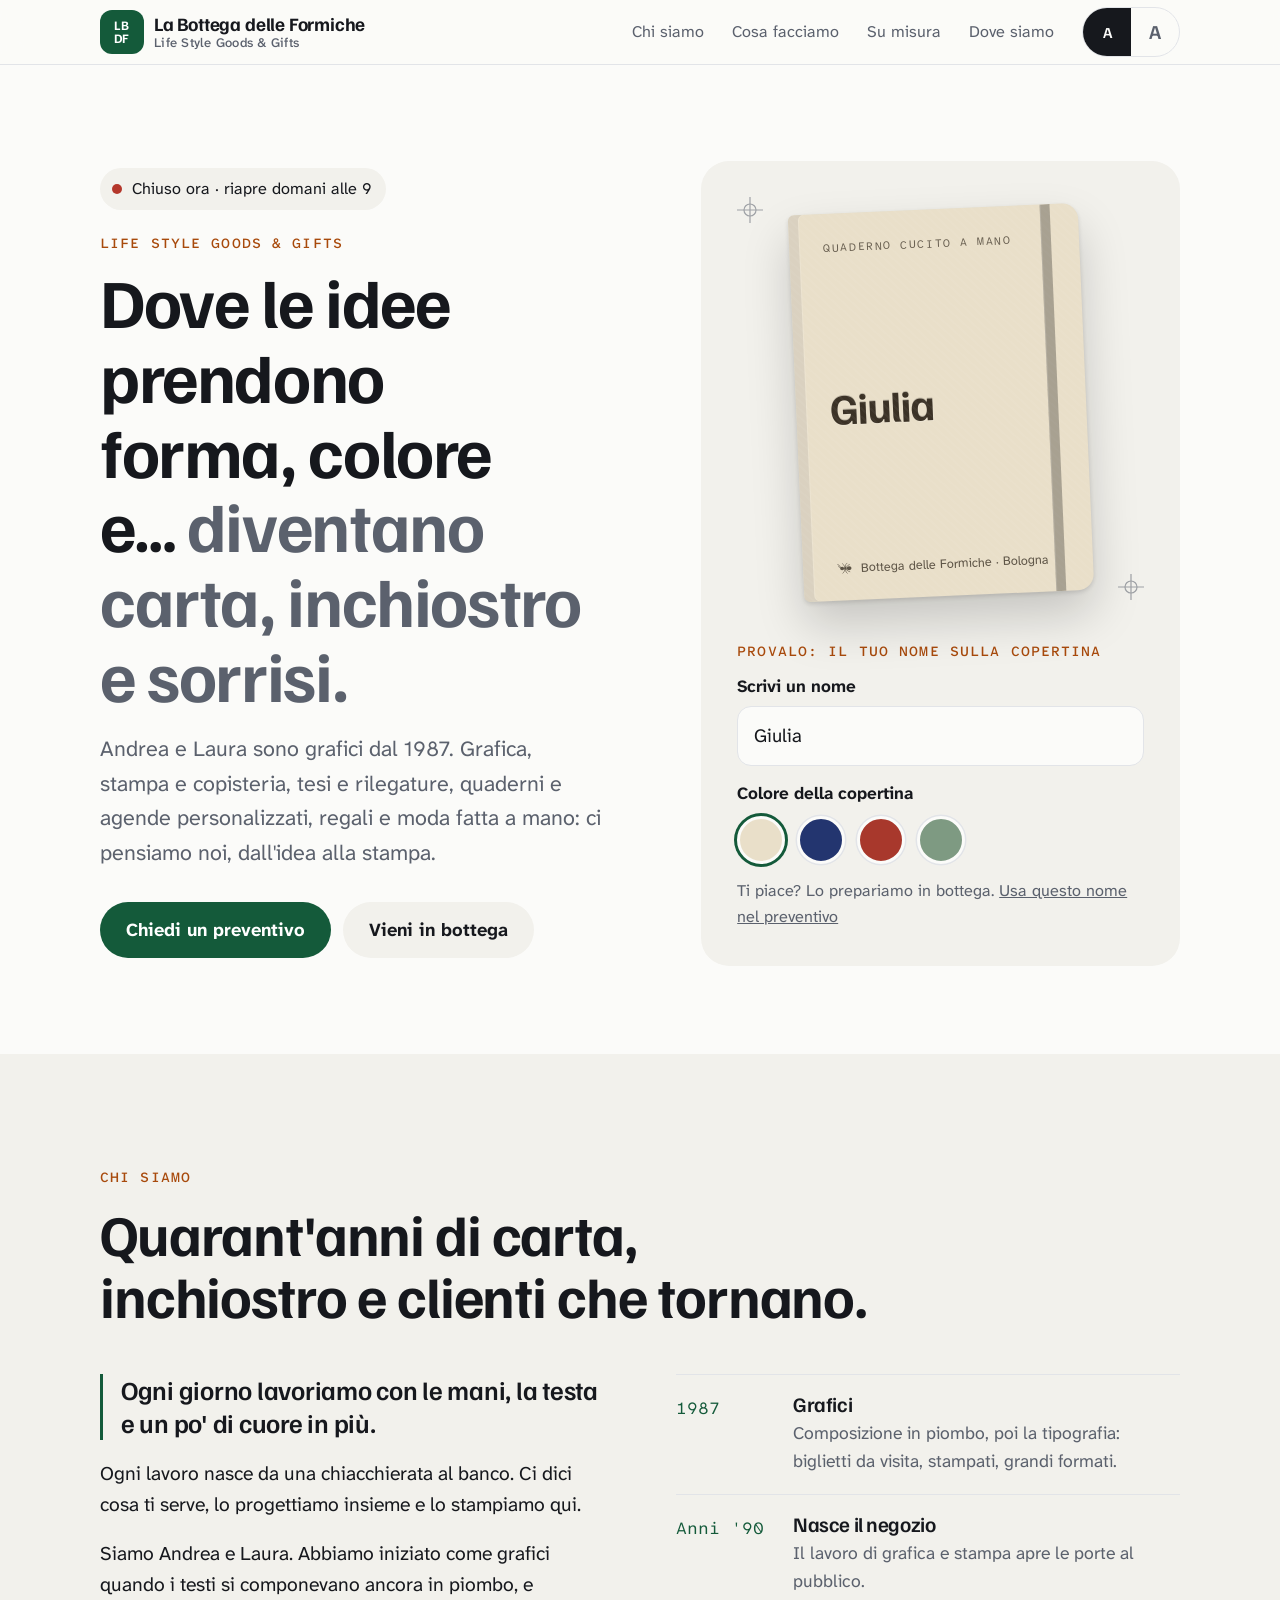
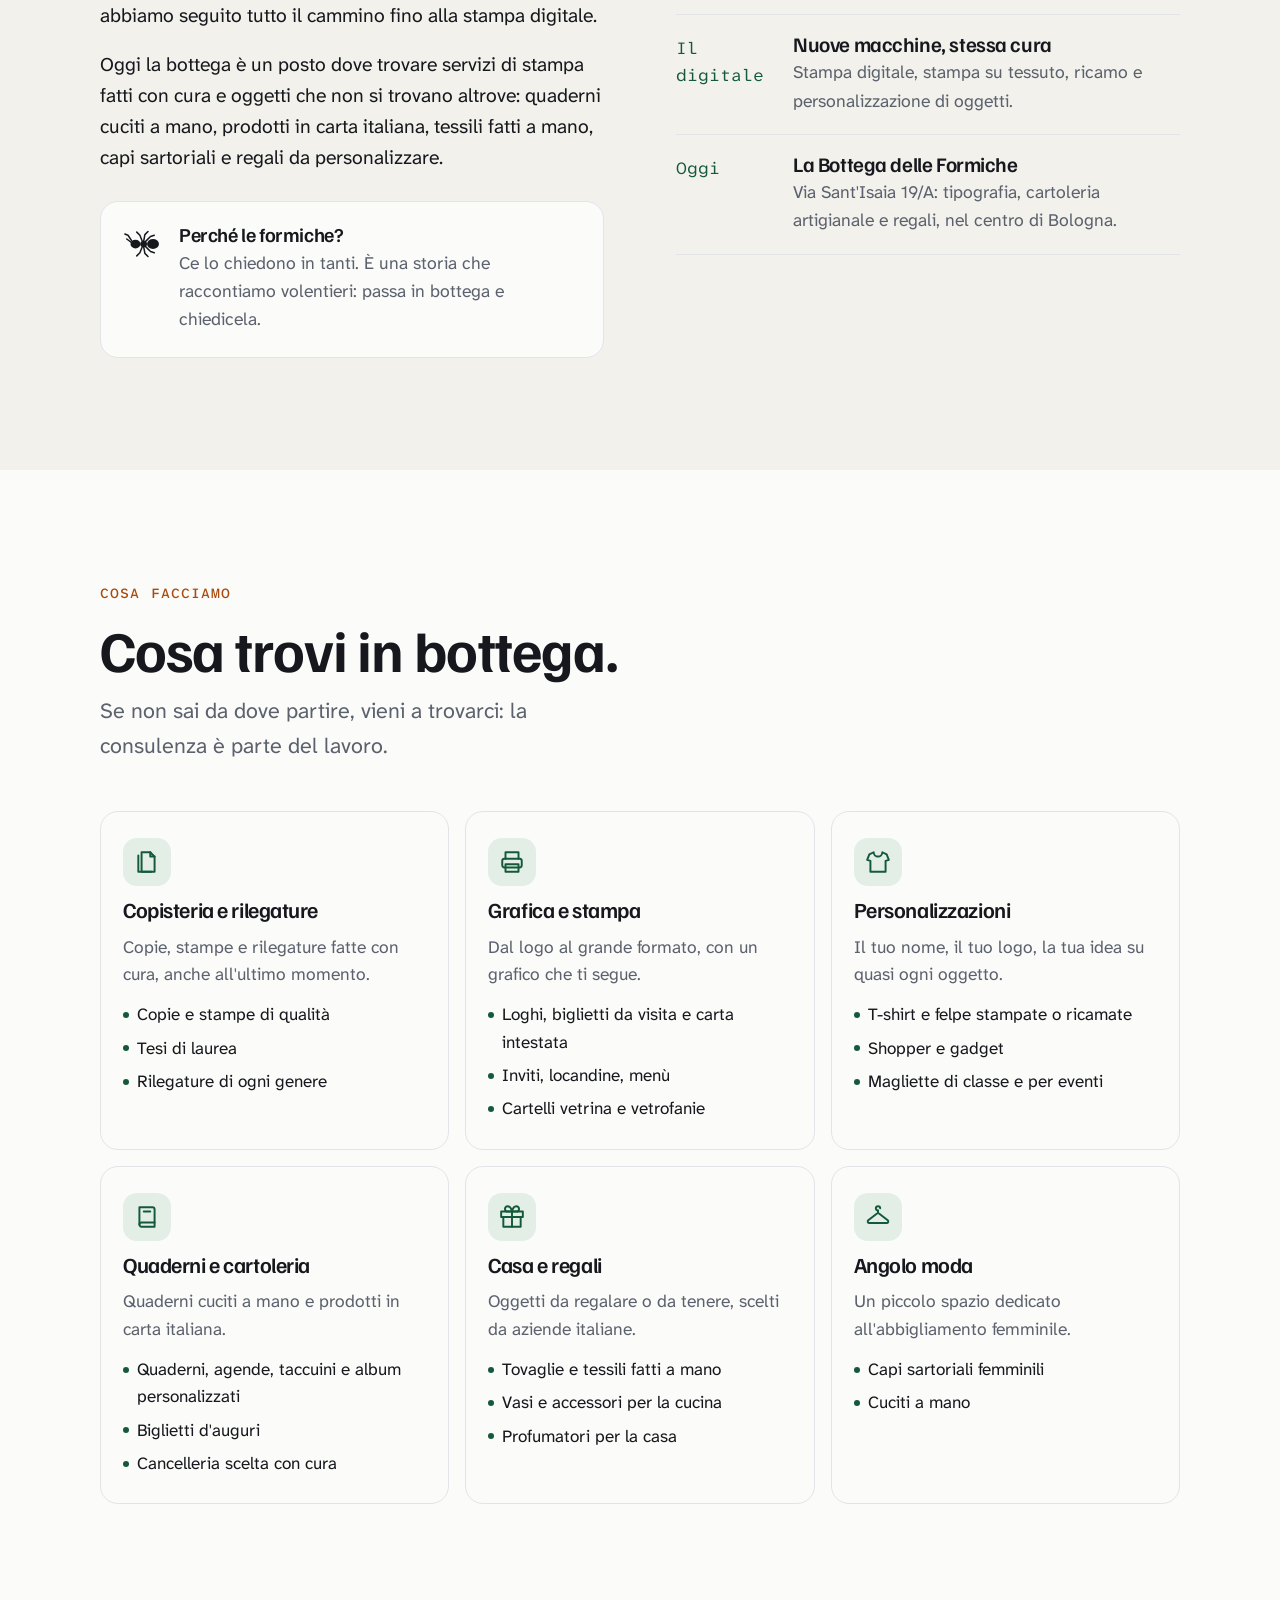
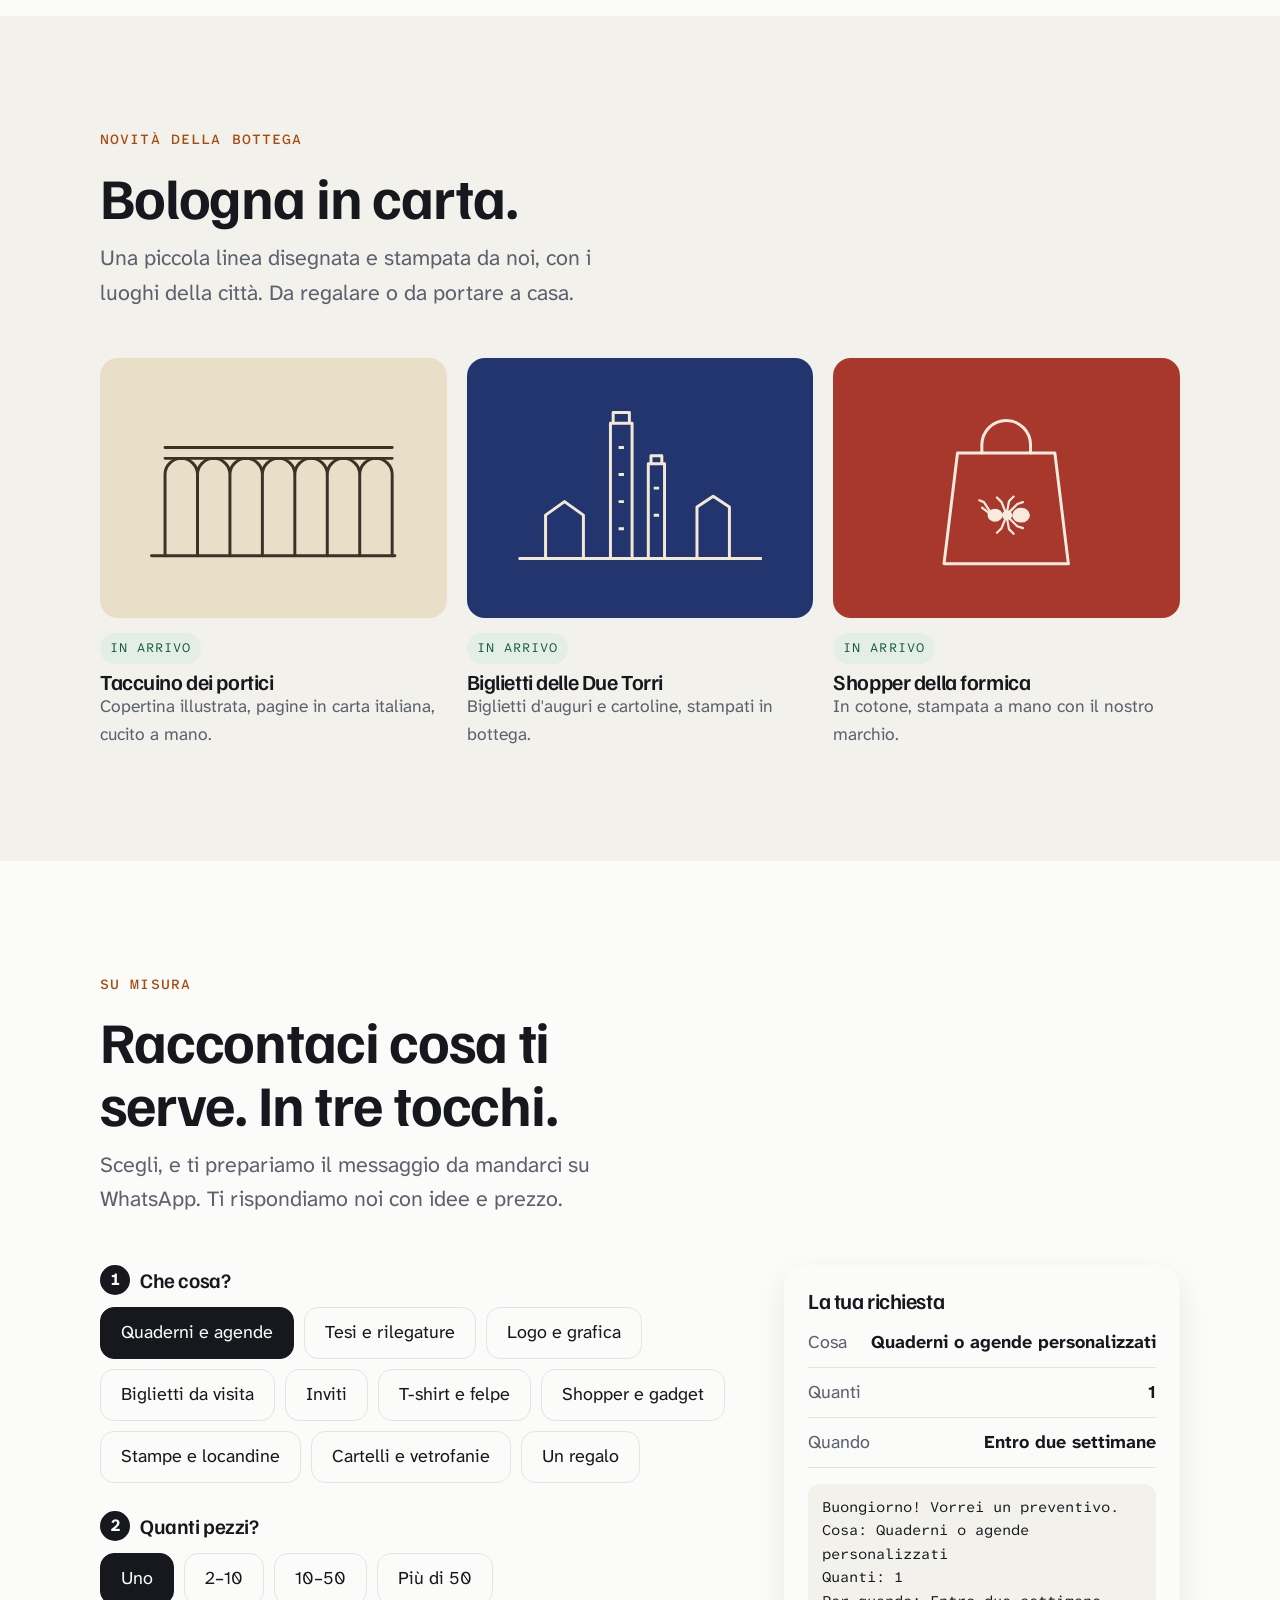
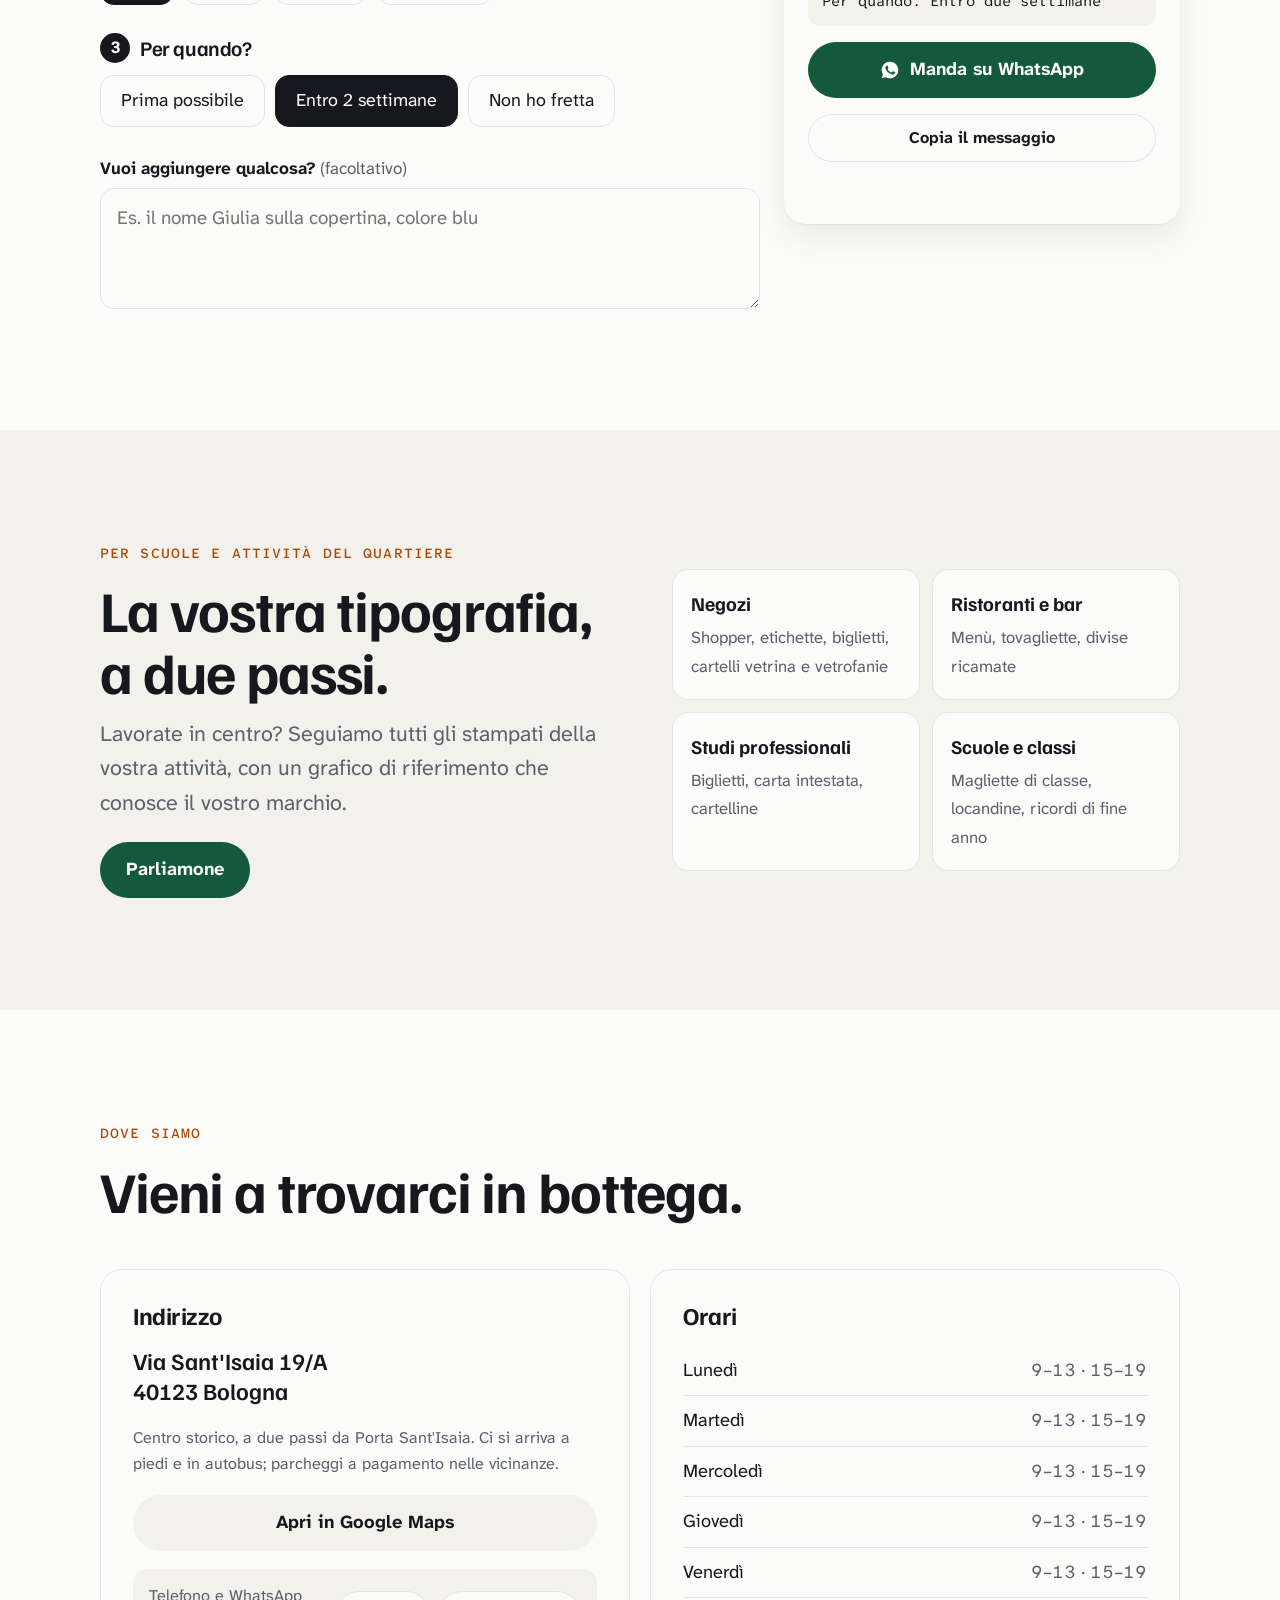
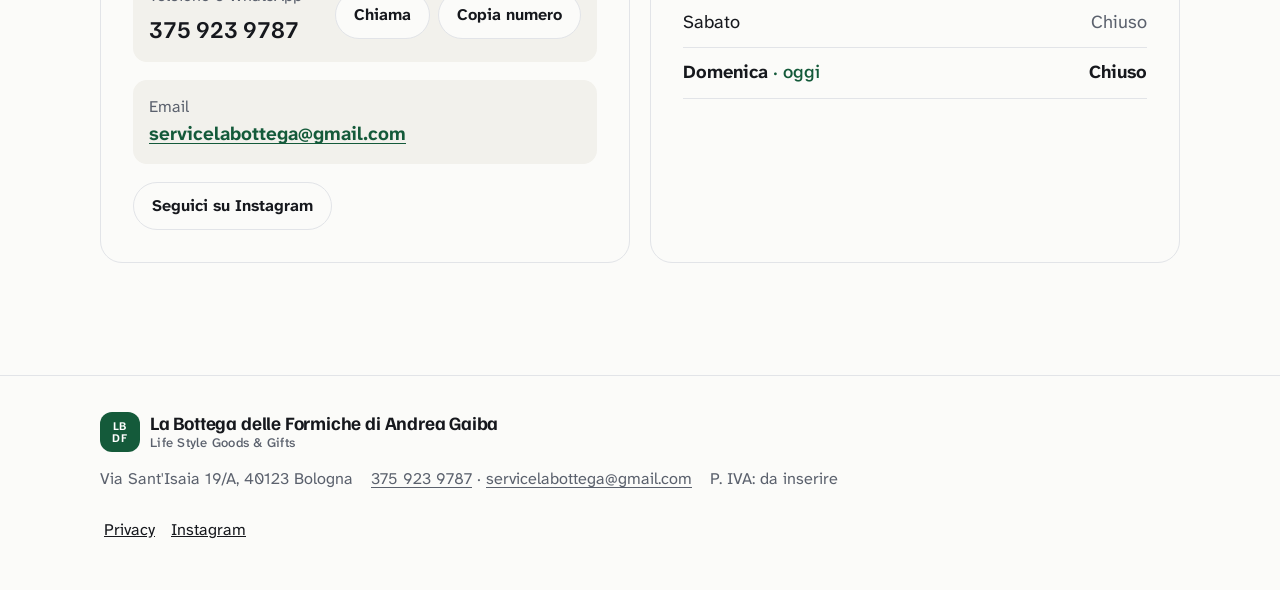
==== commit a93a04e5: "Identità e dati del sito attuale: verde bottiglia, LBDF, nuovi servizi - Colori della bottega: verde" ====
--- a/index.html
+++ b/index.html
@@ -3,29 +3,31 @@
 <head>
 <meta charset="utf-8">
 <meta name="viewport" content="width=device-width, initial-scale=1, viewport-fit=cover">
-<title>La Bottega delle Formiche – Grafica, stampa e regali in via Sant'Isaia, Bologna</title>
-<meta name="description" content="Bottega di grafica, stampa e oggetti artigianali in via Sant'Isaia 19/A a Bologna. Andrea e Laura sono grafici dal 1987: biglietti, inviti, quaderni cuciti a mano, magliette e regali personalizzati.">
+<title>La Bottega delle Formiche – Life Style Goods &amp; Gifts · Grafica, stampa e copisteria in via Sant'Isaia, Bologna</title>
+<meta name="description" content="Grafica, stampa, copisteria, tesi di laurea e rilegature, quaderni e agende personalizzati, regali e moda fatta a mano in via Sant'Isaia 19/A a Bologna. Andrea e Laura sono grafici dal 1987.">
 <meta name="color-scheme" content="light dark">
 <meta name="theme-color" content="#FBFBF9" media="(prefers-color-scheme: light)">
 <meta name="theme-color" content="#111214" media="(prefers-color-scheme: dark)">
-<!-- TODO: quando c'è l'indirizzo definitivo del sito (es. https://www.labottegadelleformiche.it/), aggiungere:
-     <link rel="canonical" href="...">, <meta property="og:url" content="..."> e un'immagine og:image in img/ -->
+<!-- TODO: quando questo sito prenderà il posto di quello su https://labottegadelleformiche.it/, aggiungere:
+     <link rel="canonical" href="https://labottegadelleformiche.it/">, <meta property="og:url" content="https://labottegadelleformiche.it/">
+     e un'immagine og:image (foto della bottega in img/, vedi img/LEGGIMI.md) -->
 <meta property="og:type" content="website">
 <meta property="og:locale" content="it_IT">
 <meta property="og:title" content="La Bottega delle Formiche">
-<meta property="og:description" content="Grafica, stampa e regali personalizzati in via Sant'Isaia 19/A, Bologna. Grafici dal 1987.">
+<meta property="og:description" content="Dove le idee prendono forma, colore e… diventano carta, inchiostro e sorrisi. Via Sant'Isaia 19/A, Bologna.">
 <link rel="icon" href="favicon.svg" type="image/svg+xml">
 <link rel="preload" href="fonts/atkinson-hyperlegible-next-latin.woff2" as="font" type="font/woff2" crossorigin>
 <link rel="preload" href="fonts/familjen-grotesk-latin.woff2" as="font" type="font/woff2" crossorigin>
 <link rel="stylesheet" href="style.css">
 <!-- Dati per Google (scheda dell'attività). Devono restare uguali a quelli scritti nella pagina. -->
-<!-- TODO: telefono DA CONFERMARE; aggiungere "url" quando c'è il dominio; aggiungere il sabato quando è deciso. -->
+<!-- TODO: aggiungere "url" e "logo" quando il sito sarà su labottegadelleformiche.it; orario di apertura 9:00 o 8:30 DA CONFERMARE. -->
 <script type="application/ld+json">
 {
   "@context": "https://schema.org",
   "@type": "Store",
   "name": "La Bottega delle Formiche di Andrea Gaiba",
-  "description": "Grafica, stampa e oggetti artigianali dal 1987.",
+  "slogan": "Life Style Goods & Gifts",
+  "description": "Grafica, stampa, copisteria, rilegature, oggetti artigianali e regali dal 1987.",
   "address": {
     "@type": "PostalAddress",
     "streetAddress": "Via Sant'Isaia 19/A",
@@ -34,10 +36,11 @@
     "addressRegion": "BO",
     "addressCountry": "IT"
   },
-  "telephone": "+39 349 859 4477",
+  "telephone": "+39 375 923 9787",
+  "email": "servicelabottega@gmail.com",
   "sameAs": ["https://www.instagram.com/labottegadelleformiche/"],
   "openingHoursSpecification": [
-    {"@type": "OpeningHoursSpecification", "dayOfWeek": ["Monday","Tuesday","Wednesday","Thursday","Friday"], "opens": "08:30", "closes": "13:00"},
+    {"@type": "OpeningHoursSpecification", "dayOfWeek": ["Monday","Tuesday","Wednesday","Thursday","Friday"], "opens": "09:00", "closes": "13:00"},
     {"@type": "OpeningHoursSpecification", "dayOfWeek": ["Monday","Tuesday","Wednesday","Thursday","Friday"], "opens": "15:00", "closes": "19:00"}
   ]
 }
@@ -66,7 +69,8 @@
 
 <header class="top">
   <div class="wrap">
-    <a class="brand" href="#inizio" aria-label="La Bottega delle Formiche, torna su"><svg aria-hidden="true"><use href="#ant"/></svg><span>La Bottega delle Formiche</span></a>
+    <!-- TODO: sostituire il monogramma disegnato in CSS con il logo ufficiale LBDF (img/logo.svg) -->
+    <a class="brand" href="#inizio" aria-label="La Bottega delle Formiche, torna su"><span class="mono" aria-hidden="true"><span>LB</span><span>DF</span></span><span class="brand-text"><span>La Bottega delle Formiche</span><small lang="en">Life Style Goods &amp; Gifts</small></span></a>
     <nav class="nav" aria-label="Sezioni">
       <a href="#chi-siamo">Chi siamo</a>
       <a href="#cosa-facciamo">Cosa facciamo</a>
@@ -84,10 +88,11 @@
   <section class="hero" id="inizio">
     <div class="wrap">
       <div>
-        <!-- TODO: quando è deciso il sabato, aggiornare anche questo testo (si vede quando lo script non può dire se è aperto) -->
-        <p class="status" id="status" role="status"><span class="dot"></span><span id="status-text">Lun–ven 8:30–13 e 15–19</span></p>
-        <h1>Lo disegniamo e lo stampiamo noi. <span class="soft">Qui, in via Sant'Isaia.</span></h1>
-        <p class="lead">Andrea e Laura sono grafici dal 1987. Biglietti, inviti, quaderni fatti a mano, magliette e regali personalizzati: ci pensiamo noi, dall'idea alla stampa.</p>
+        <!-- TODO: orario 9 o 8:30 DA CONFERMARE (testo mostrato prima che parta lo script) -->
+        <p class="status" id="status" role="status"><span class="dot"></span><span id="status-text">Lun–ven 9–13 e 15–19</span></p>
+        <p class="eyebrow" lang="en">Life Style Goods &amp; Gifts</p>
+        <h1>Dove le idee prendono forma, colore e… <span class="soft">diventano carta, inchiostro e sorrisi.</span></h1>
+        <p class="lead">Andrea e Laura sono grafici dal 1987. Grafica, stampa e copisteria, tesi e rilegature, quaderni e agende personalizzati, regali e moda fatta a mano: ci pensiamo noi, dall'idea alla stampa.</p>
         <div class="ctas">
           <a class="btn primary" href="#su-misura">Chiedi un preventivo</a>
           <a class="btn ghost" href="#dove-siamo">Vieni in bottega</a>
@@ -135,9 +140,11 @@
       <div class="story">
         <div>
           <div class="text">
-            <p class="quote">Ogni lavoro nasce da una chiacchierata al banco. Ci dici cosa ti serve, lo progettiamo insieme e lo stampiamo qui.</p>
+            <p class="quote">Ogni giorno lavoriamo con le mani, la testa e un po' di cuore in più.</p>
+            <p>Ogni lavoro nasce da una chiacchierata al banco. Ci dici cosa ti serve, lo progettiamo insieme e lo stampiamo qui.</p>
+            <!-- TODO: foto della bottega o di Andrea e Laura al lavoro (img/bottega.webp), vedi img/LEGGIMI.md -->
             <p>Siamo Andrea e Laura. Abbiamo iniziato come grafici quando i testi si componevano ancora in piombo, e abbiamo seguito tutto il cammino fino alla stampa digitale.</p>
-            <p>Oggi la bottega è un posto dove trovare servizi di stampa fatti con cura e oggetti che non si trovano altrove: quaderni cuciti a mano, prodotti in carta italiana, tessili fatti a mano e regali da personalizzare.</p>
+            <p>Oggi la bottega è un posto dove trovare servizi di stampa fatti con cura e oggetti che non si trovano altrove: quaderni cuciti a mano, prodotti in carta italiana, tessili fatti a mano, capi sartoriali e regali da personalizzare.</p>
           </div>
           <div class="why">
             <svg aria-hidden="true"><use href="#ant"/></svg>
@@ -161,15 +168,21 @@
     <div class="wrap">
       <div class="section-head">
         <p class="eyebrow">Cosa facciamo</p>
-        <h2>Quattro cose, fatte bene.</h2>
+        <h2>Cosa trovi in bottega.</h2>
         <p class="lead">Se non sai da dove partire, vieni a trovarci: la consulenza è parte del lavoro.</p>
       </div>
       <div class="services">
+        <article class="svc">
+          <span class="ico"><svg viewBox="0 0 24 24" fill="none" stroke="currentColor" stroke-width="1.8" stroke-linecap="round" stroke-linejoin="round" aria-hidden="true"><path d="M7 3h8l4 4v14H7Z"/><path d="M15 3v4h4"/><path d="M4 6v15h12"/></svg></span>
+          <h3>Copisteria e rilegature</h3>
+          <p>Copie, stampe e rilegature fatte con cura, anche all'ultimo momento.</p>
+          <ul><li>Copie e stampe di qualità</li><li>Tesi di laurea</li><li>Rilegature di ogni genere</li></ul>
+        </article>
         <article class="svc">
           <span class="ico"><svg viewBox="0 0 24 24" fill="none" stroke="currentColor" stroke-width="1.8" stroke-linecap="round" stroke-linejoin="round" aria-hidden="true"><path d="M6 9V3h12v6"/><rect x="3" y="9" width="18" height="8" rx="2"/><path d="M6 14h12v7H6z"/></svg></span>
           <h3>Grafica e stampa</h3>
-          <p>Dal biglietto da visita al grande formato, con un grafico che ti segue.</p>
-          <ul><li>Biglietti da visita e carta intestata</li><li>Inviti, locandine, menù</li><li>Stampe e copie di qualità</li></ul>
+          <p>Dal logo al grande formato, con un grafico che ti segue.</p>
+          <ul><li>Loghi, biglietti da visita e carta intestata</li><li>Inviti, locandine, menù</li><li>Cartelli vetrina e vetrofanie</li></ul>
         </article>
         <article class="svc">
           <span class="ico"><svg viewBox="0 0 24 24" fill="none" stroke="currentColor" stroke-width="1.8" stroke-linecap="round" stroke-linejoin="round" aria-hidden="true"><path d="M8 3 4 5l-2 5 3 1v10h14V11l3-1-2-5-4-2a4 4 0 0 1-8 0Z"/></svg></span>
@@ -181,13 +194,19 @@
           <span class="ico"><svg viewBox="0 0 24 24" fill="none" stroke="currentColor" stroke-width="1.8" stroke-linecap="round" stroke-linejoin="round" aria-hidden="true"><path d="M5 3h12a2 2 0 0 1 2 2v16H7a2 2 0 0 1-2-2Z"/><path d="M5 19a2 2 0 0 1 2-2h12"/><path d="M9 7h6"/></svg></span>
           <h3>Quaderni e cartoleria</h3>
           <p>Quaderni cuciti a mano e prodotti in carta italiana.</p>
-          <ul><li>Quaderni handmade</li><li>Biglietti d'auguri</li><li>Cancelleria scelta con cura</li></ul>
+          <ul><li>Quaderni, agende, taccuini e album personalizzati</li><li>Biglietti d'auguri</li><li>Cancelleria scelta con cura</li></ul>
         </article>
         <article class="svc">
           <span class="ico"><svg viewBox="0 0 24 24" fill="none" stroke="currentColor" stroke-width="1.8" stroke-linecap="round" stroke-linejoin="round" aria-hidden="true"><path d="M20 12v9H4v-9"/><path d="M2 7h20v5H2z"/><path d="M12 21V7"/><path d="M12 7H8a2.5 2.5 0 1 1 0-5c3 0 4 5 4 5Zm0 0h4a2.5 2.5 0 1 0 0-5c-3 0-4 5-4 5Z"/></svg></span>
           <h3>Casa e regali</h3>
           <p>Oggetti da regalare o da tenere, scelti da aziende italiane.</p>
           <ul><li>Tovaglie e tessili fatti a mano</li><li>Vasi e accessori per la cucina</li><li>Profumatori per la casa</li></ul>
+        </article>
+        <article class="svc">
+          <span class="ico"><svg viewBox="0 0 24 24" fill="none" stroke="currentColor" stroke-width="1.8" stroke-linecap="round" stroke-linejoin="round" aria-hidden="true"><path d="M12 6a2 2 0 1 1 2-2"/><path d="M12 6v2L3 15a1.5 1.5 0 0 0 1 2.6h16a1.5 1.5 0 0 0 1-2.6L12 8"/></svg></span>
+          <h3>Angolo moda</h3>
+          <p>Un piccolo spazio dedicato all'abbigliamento femminile.</p>
+          <ul><li>Capi sartoriali femminili</li><li>Cuciti a mano</li></ul>
         </article>
       </div>
     </div>
@@ -235,12 +254,15 @@
           <div class="step">
             <h3><span class="n">1</span>Che cosa?</h3>
             <div class="chips" role="group" aria-label="Che cosa" data-group="cosa">
-              <button type="button" class="chip" aria-pressed="true" data-v="Quaderni personalizzati">Quaderni</button>
+              <button type="button" class="chip" aria-pressed="true" data-v="Quaderni o agende personalizzati">Quaderni e agende</button>
+              <button type="button" class="chip" aria-pressed="false" data-v="Tesi di laurea o rilegatura">Tesi e rilegature</button>
+              <button type="button" class="chip" aria-pressed="false" data-v="Un logo o un lavoro di grafica">Logo e grafica</button>
               <button type="button" class="chip" aria-pressed="false" data-v="Biglietti da visita">Biglietti da visita</button>
               <button type="button" class="chip" aria-pressed="false" data-v="Inviti e partecipazioni">Inviti</button>
               <button type="button" class="chip" aria-pressed="false" data-v="T-shirt o felpe">T-shirt e felpe</button>
               <button type="button" class="chip" aria-pressed="false" data-v="Shopper e gadget">Shopper e gadget</button>
               <button type="button" class="chip" aria-pressed="false" data-v="Stampe e locandine">Stampe e locandine</button>
+              <button type="button" class="chip" aria-pressed="false" data-v="Cartelli vetrina o vetrofanie">Cartelli e vetrofanie</button>
               <button type="button" class="chip" aria-pressed="false" data-v="Un regalo personalizzato">Un regalo</button>
             </div>
           </div>
@@ -270,7 +292,7 @@
         <aside class="summary" aria-labelledby="sum-title">
           <h3 id="sum-title">La tua richiesta</h3>
           <dl>
-            <div><dt>Cosa</dt><dd id="s-cosa">Quaderni personalizzati</dd></div>
+            <div><dt>Cosa</dt><dd id="s-cosa">Quaderni o agende personalizzati</dd></div>
             <div><dt>Quanti</dt><dd id="s-quanti">1</dd></div>
             <div><dt>Quando</dt><dd id="s-quando">Entro due settimane</dd></div>
           </dl>
@@ -295,7 +317,7 @@
         <div class="ctas"><a class="btn primary" href="#su-misura">Parliamone</a></div>
       </div>
       <div class="who">
-        <div><strong>Negozi</strong><span>Shopper, etichette, biglietti, vetrine</span></div>
+        <div><strong>Negozi</strong><span>Shopper, etichette, biglietti, cartelli vetrina e vetrofanie</span></div>
         <div><strong>Ristoranti e bar</strong><span>Menù, tovagliette, divise ricamate</span></div>
         <div><strong>Studi professionali</strong><span>Biglietti, carta intestata, cartelline</span></div>
         <div><strong>Scuole e classi</strong><span>Magliette di classe, locandine, ricordi di fine anno</span></div>
@@ -315,19 +337,22 @@
           <p class="addr">Via Sant'Isaia 19/A<br>40123 Bologna</p>
           <p class="note">Centro storico, a due passi da Porta Sant'Isaia. Ci si arriva a piedi e in autobus; parcheggi a pagamento nelle vicinanze.</p>
           <a class="btn ghost" href="https://www.google.com/maps/search/?api=1&amp;query=La+Bottega+delle+Formiche+Via+Sant%27Isaia+19%2FA+Bologna" target="_blank" rel="noopener">Apri in Google Maps</a>
-          <!-- TODO: numero DA CONFERMARE con Andrea e Laura (è ripetuto anche in script.js e nei dati per Google in alto) -->
+          <!-- Il numero è ripetuto anche in script.js, nei dati per Google in alto e in privacy.html -->
           <div class="contact">
-            <div><p class="note">Telefono e WhatsApp</p><p class="num" id="phone">349 859 4477</p></div>
+            <div><p class="note">Telefono e WhatsApp</p><p class="num" id="phone">375 923 9787</p></div>
             <div class="contact-actions">
-              <a class="mini" href="tel:+393498594477">Chiama</a>
+              <a class="mini" href="tel:+393759239787">Chiama</a>
               <button type="button" class="mini" id="copy-phone">Copia numero</button>
             </div>
+          </div>
+          <div class="contact">
+            <div><p class="note">Email</p><p class="email"><a href="mailto:servicelabottega@gmail.com">servicelabottega@gmail.com</a></p></div>
           </div>
           <a class="mini insta" href="https://www.instagram.com/labottegadelleformiche/" target="_blank" rel="noopener">Seguici su Instagram</a>
         </div>
         <div class="card">
           <h3>Orari</h3>
-          <!-- Gli orari sono scritti in script.js (TODO: sabato DA CONFERMARE) -->
+          <!-- Gli orari sono scritti in script.js (TODO: apertura alle 9 o alle 8:30, DA CONFERMARE) -->
           <table class="hours" aria-label="Orari di apertura">
             <tbody id="hours"></tbody>
           </table>
@@ -339,9 +364,10 @@
 
 <footer>
   <div class="wrap">
-    <a class="brand" href="#inizio"><svg aria-hidden="true"><use href="#ant"/></svg>La Bottega delle Formiche di Andrea Gaiba</a>
+    <a class="brand" href="#inizio"><span class="mono" aria-hidden="true"><span>LB</span><span>DF</span></span><span class="brand-text"><span>La Bottega delle Formiche di Andrea Gaiba</span><small lang="en">Life Style Goods &amp; Gifts</small></span></a>
     <div class="legal">
       <p>Via Sant'Isaia 19/A, 40123 Bologna</p>
+      <p><a href="tel:+393759239787">375 923 9787</a> · <a href="mailto:servicelabottega@gmail.com">servicelabottega@gmail.com</a></p>
       <!-- TODO: Partita IVA DA INSERIRE (obbligatoria per legge: compilare prima di mettere online). Va cambiata anche in privacy.html -->
       <p>P. IVA: da inserire</p>
     </div>
--- a/style.css
+++ b/style.css
@@ -13,13 +13,16 @@
 
 :root{
   --paper:#FBFBF9;
-  --surface:#F1F2F4;
+  --surface:#F2F1EC;
   --ink:#16181D;
   --muted:#5B616D;
   --line:#E2E4E8;
-  --accent:#2340D8;
-  --accent-soft:#E7EBFF;
+  /* Identità della bottega: verde bottiglia come colore principale, arancio caldo per i titoletti.
+     TODO: confrontare con i colori esatti del sito attuale (labottegadelleformiche.it) e allinearli. */
+  --accent:#145A3A;
+  --accent-soft:#E2EEE6;
   --on-accent:#FFFFFF;
+  --warm:#A84A0C;
   --ok:#1C7A4B;
   --off:#B4372B;
   --c:#00A3E0; --m:#E5007E; --y:#FFC800;
@@ -37,14 +40,14 @@
 @media (prefers-color-scheme: dark){
   :root:not([data-theme="light"]){
     --paper:#111214; --surface:#1A1C20; --ink:#ECEDEF; --muted:#A2A8B3; --line:#2B2E34;
-    --accent:#8197FF; --accent-soft:#1E2547; --on-accent:#0B0F24; --ok:#4CC38A; --off:#F07A6C;
+    --accent:#6CC79A; --accent-soft:#15291F; --on-accent:#062016; --warm:#F29A5B; --ok:#4CC38A; --off:#F07A6C;
     --shadow:0 1px 2px rgba(0,0,0,.4),0 12px 32px rgba(0,0,0,.35);
     color-scheme:dark;
   }
 }
 :root[data-theme="dark"]{
   --paper:#111214; --surface:#1A1C20; --ink:#ECEDEF; --muted:#A2A8B3; --line:#2B2E34;
-  --accent:#8197FF; --accent-soft:#1E2547; --on-accent:#0B0F24; --ok:#4CC38A; --off:#F07A6C;
+  --accent:#6CC79A; --accent-soft:#15291F; --on-accent:#062016; --warm:#F29A5B; --ok:#4CC38A; --off:#F07A6C;
   --shadow:0 1px 2px rgba(0,0,0,.4),0 12px 32px rgba(0,0,0,.35);
   color-scheme:dark;
 }
@@ -61,7 +64,7 @@
 .wrap{max-width:var(--wrap);margin-inline:auto;padding-inline:20px}
 h1,h2,h3{font-family:var(--f-display);line-height:1.08;letter-spacing:-.02em;text-wrap:balance;margin:0}
 p{margin:0}
-.eyebrow{font-family:var(--f-mono);font-size:.78rem;letter-spacing:.08em;text-transform:uppercase;color:var(--muted)}
+.eyebrow{font-family:var(--f-mono);font-size:.78rem;font-weight:500;letter-spacing:.08em;text-transform:uppercase;color:var(--warm)}
 .lead{font-size:1.2rem;color:var(--muted);max-width:36ch}
 
 /* Header */
@@ -69,6 +72,10 @@
 .top .wrap{display:flex;align-items:center;gap:16px;min-height:64px}
 .brand{display:flex;align-items:center;gap:10px;min-width:0;text-decoration:none;line-height:1.15;font-family:var(--f-display);font-weight:700;font-size:1.05rem;letter-spacing:-.01em}
 .brand svg{width:30px;height:30px;color:var(--ink);flex:none}
+/* Monogramma LBDF. TODO: sostituire con il logo ufficiale (img/logo.svg o .webp) quando lo abbiamo */
+.mono{display:grid;place-items:center;align-content:center;width:44px;height:44px;flex:none;border-radius:12px;background:var(--accent);color:var(--on-accent);font-family:var(--f-display);font-weight:700;font-size:.72rem;line-height:1;letter-spacing:.06em}
+.brand-text{display:grid;gap:2px}
+.brand-text small{font-family:var(--f-body);font-weight:500;font-size:.72rem;letter-spacing:.02em;color:var(--muted)}
 .nav{display:flex;gap:4px;margin-left:auto;flex-wrap:wrap}
 .nav a{display:inline-flex;align-items:center;min-height:48px;text-decoration:none;font-size:.9rem;padding:0 12px;border-radius:999px;color:var(--muted)}
 .nav a:hover,.nav a[aria-current="page"]{color:var(--ink);background:var(--surface)}
@@ -87,7 +94,8 @@
 .dot{width:10px;height:10px;border-radius:50%;background:var(--muted)}
 .status.open .dot{background:var(--ok);box-shadow:0 0 0 4px color-mix(in srgb,var(--ok) 22%,transparent)}
 .status.closed .dot{background:var(--off)}
-.hero h1{font-size:clamp(2.6rem,6.4vw,4.6rem);font-weight:700;margin-top:22px}
+.hero .eyebrow{margin-top:22px}
+.hero h1{font-size:clamp(2.3rem,5.4vw,4rem);font-weight:700;margin-top:10px}
 .hero h1 .soft{color:var(--muted)}
 .hero .lead{margin-top:20px}
 .ctas{display:flex;flex-wrap:wrap;gap:12px;margin-top:32px}
@@ -147,7 +155,7 @@
 .why p{color:var(--muted);font-size:.98rem}
 
 /* Cosa facciamo */
-.services{display:grid;grid-template-columns:repeat(4,1fr);gap:16px}
+.services{display:grid;grid-template-columns:repeat(3,1fr);gap:16px}
 @media (max-width:1000px){.services{grid-template-columns:repeat(2,1fr)}}
 @media (max-width:560px){.services{grid-template-columns:1fr}}
 .svc{background:var(--paper);border-radius:var(--radius);padding:26px 22px;display:grid;gap:12px;align-content:start;border:1px solid var(--line)}
@@ -223,7 +231,7 @@
 footer{border-top:1px solid var(--line);padding-block:36px}
 footer .wrap{display:grid;gap:14px;color:var(--muted);font-size:.9rem}
 footer .brand{color:var(--ink);justify-self:start}
-footer .brand svg{width:24px;height:24px}
+footer .brand .mono{width:40px;height:40px;font-size:.66rem}
 footer p{margin:0}
 .legal{display:flex;flex-wrap:wrap;gap:4px 18px}
 .foot-links{display:flex;flex-wrap:wrap;gap:4px 8px;margin:0;padding:0;list-style:none}
@@ -242,7 +250,8 @@
 @media (max-width:480px){
   .top .wrap{gap:10px}
   .brand{font-size:.95rem}
-  .brand svg{width:26px;height:26px}
+  .top .mono{width:40px;height:40px;font-size:.66rem}
+  .top .brand-text small{display:none}
 }
 
 /* ---------- Pagine di testo (Privacy) ---------- */
@@ -254,3 +263,6 @@
 .prose a{color:var(--accent);text-underline-offset:3px}
 .prose .lead{max-width:none}
 .back{display:inline-flex;align-items:center;min-height:48px}
+.email{font-size:1.05rem;font-weight:700;word-break:break-word}
+.email a{color:var(--accent);text-underline-offset:3px}
+footer .legal a{color:inherit;text-underline-offset:3px}
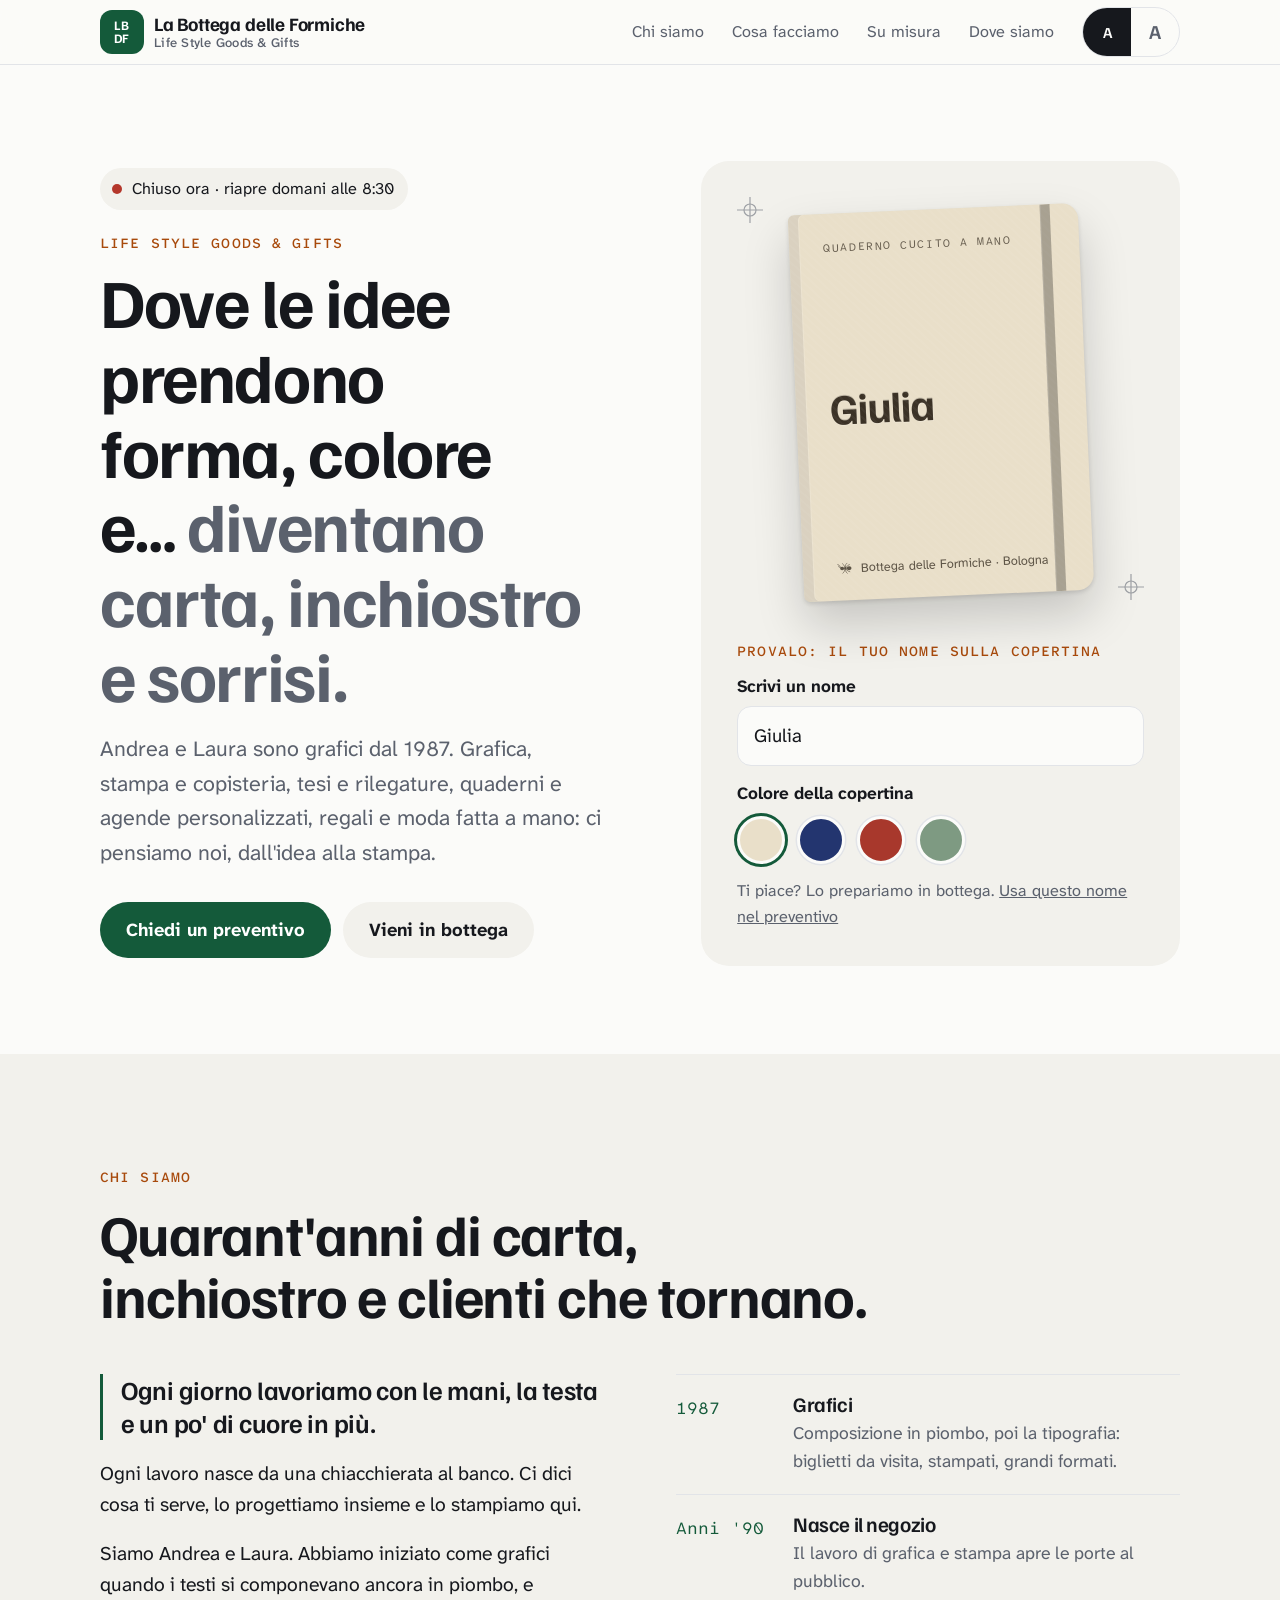
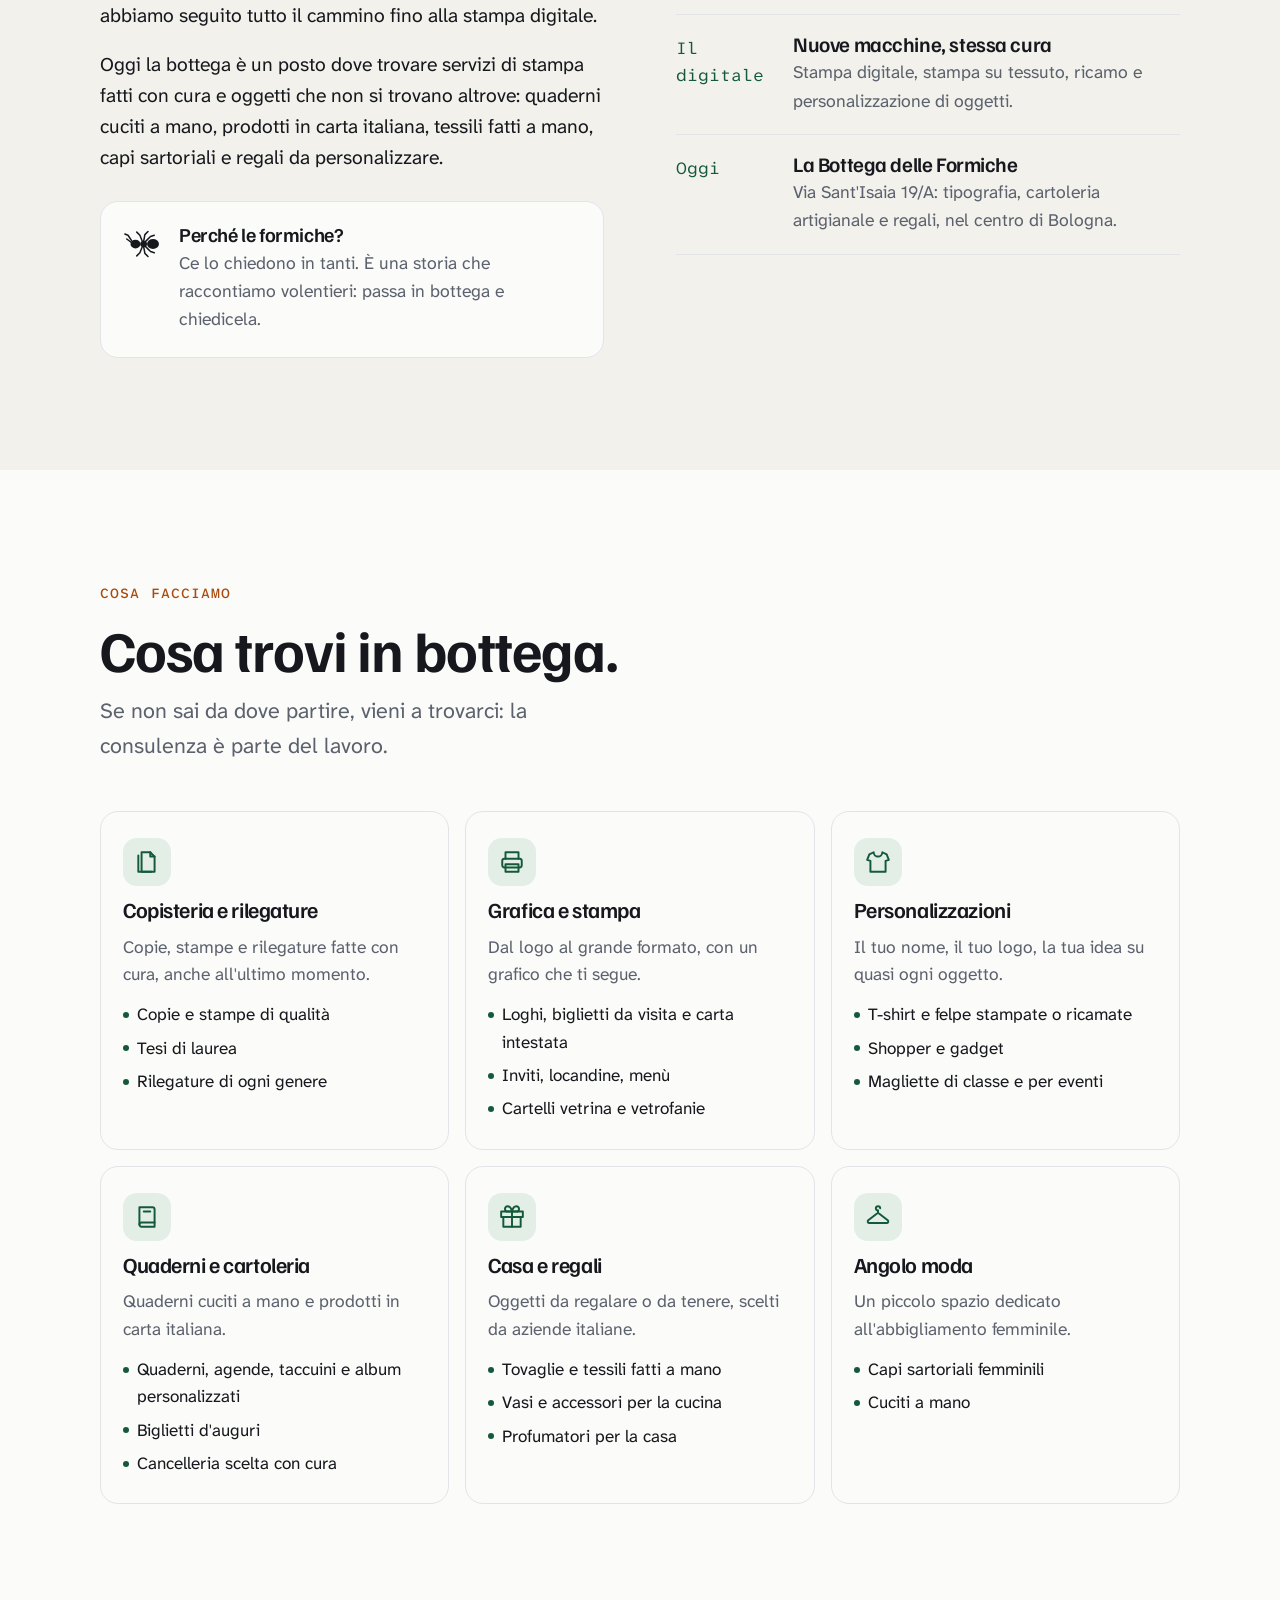
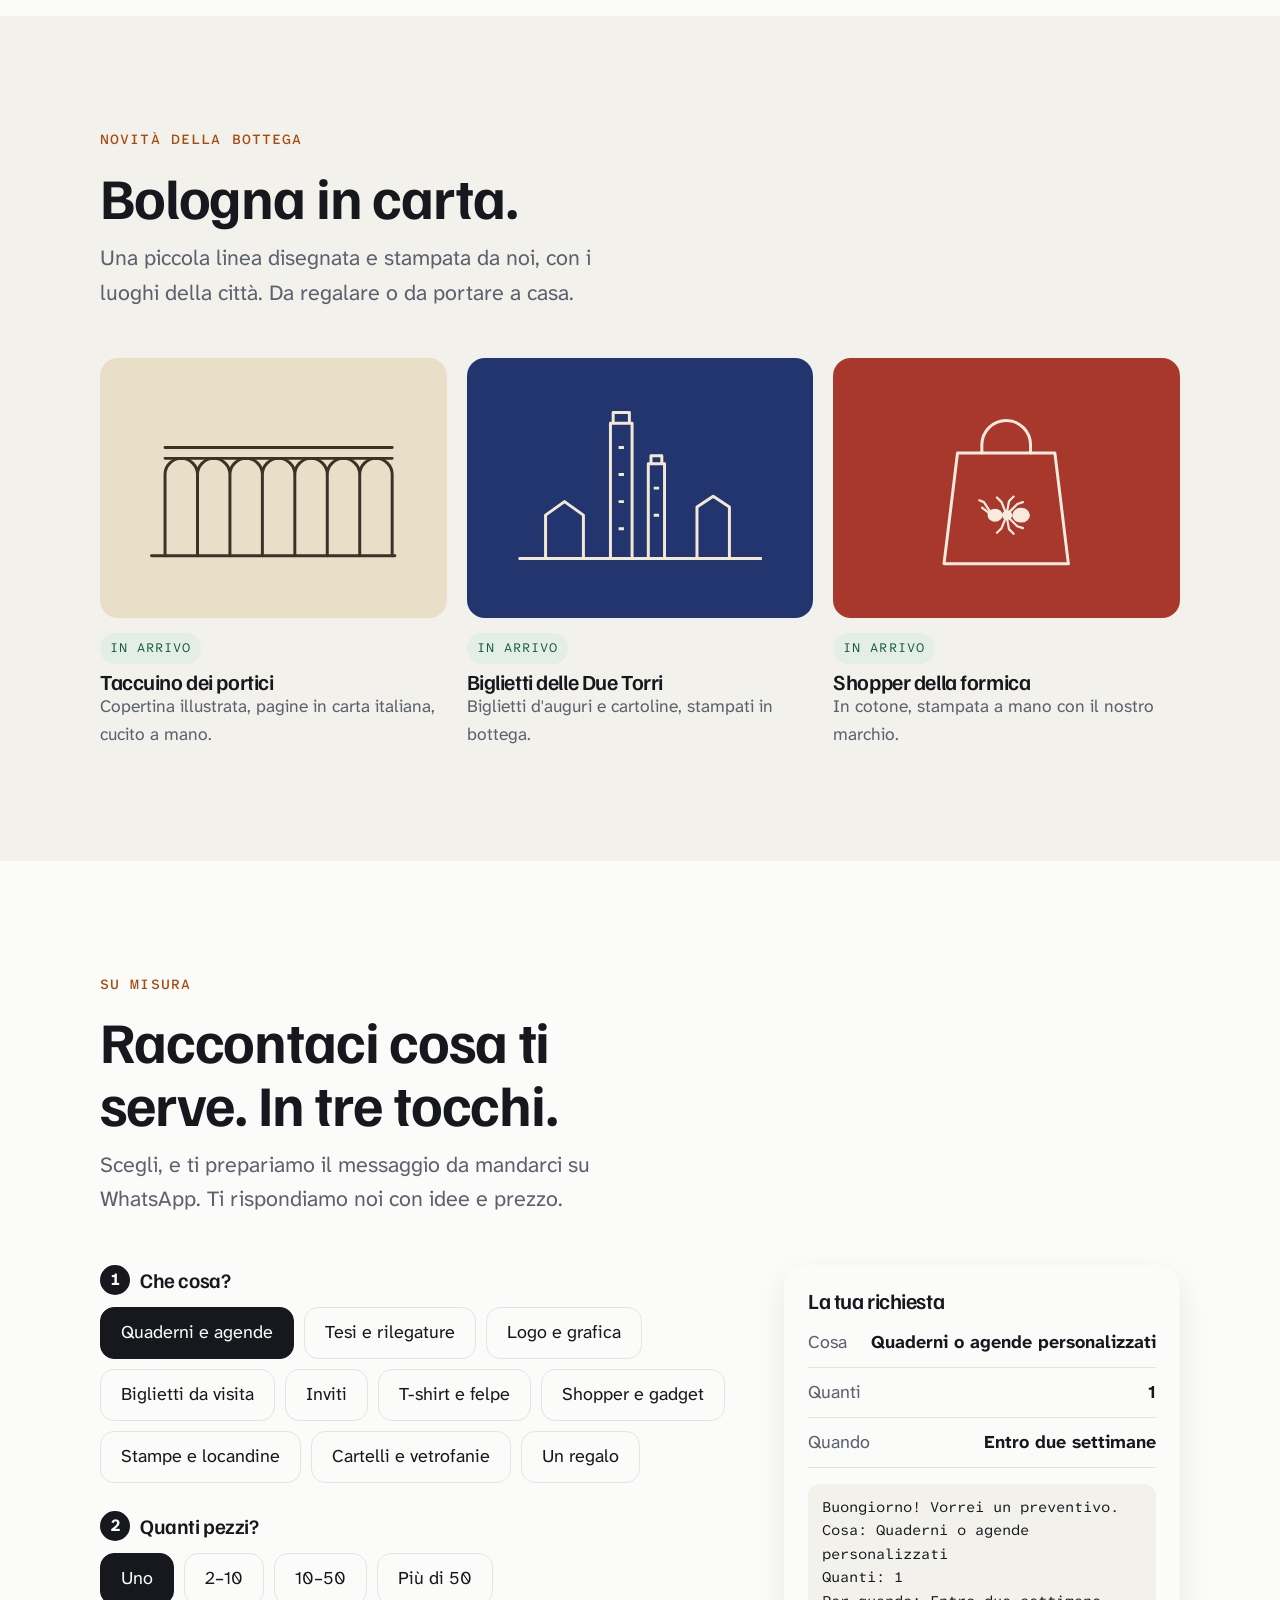
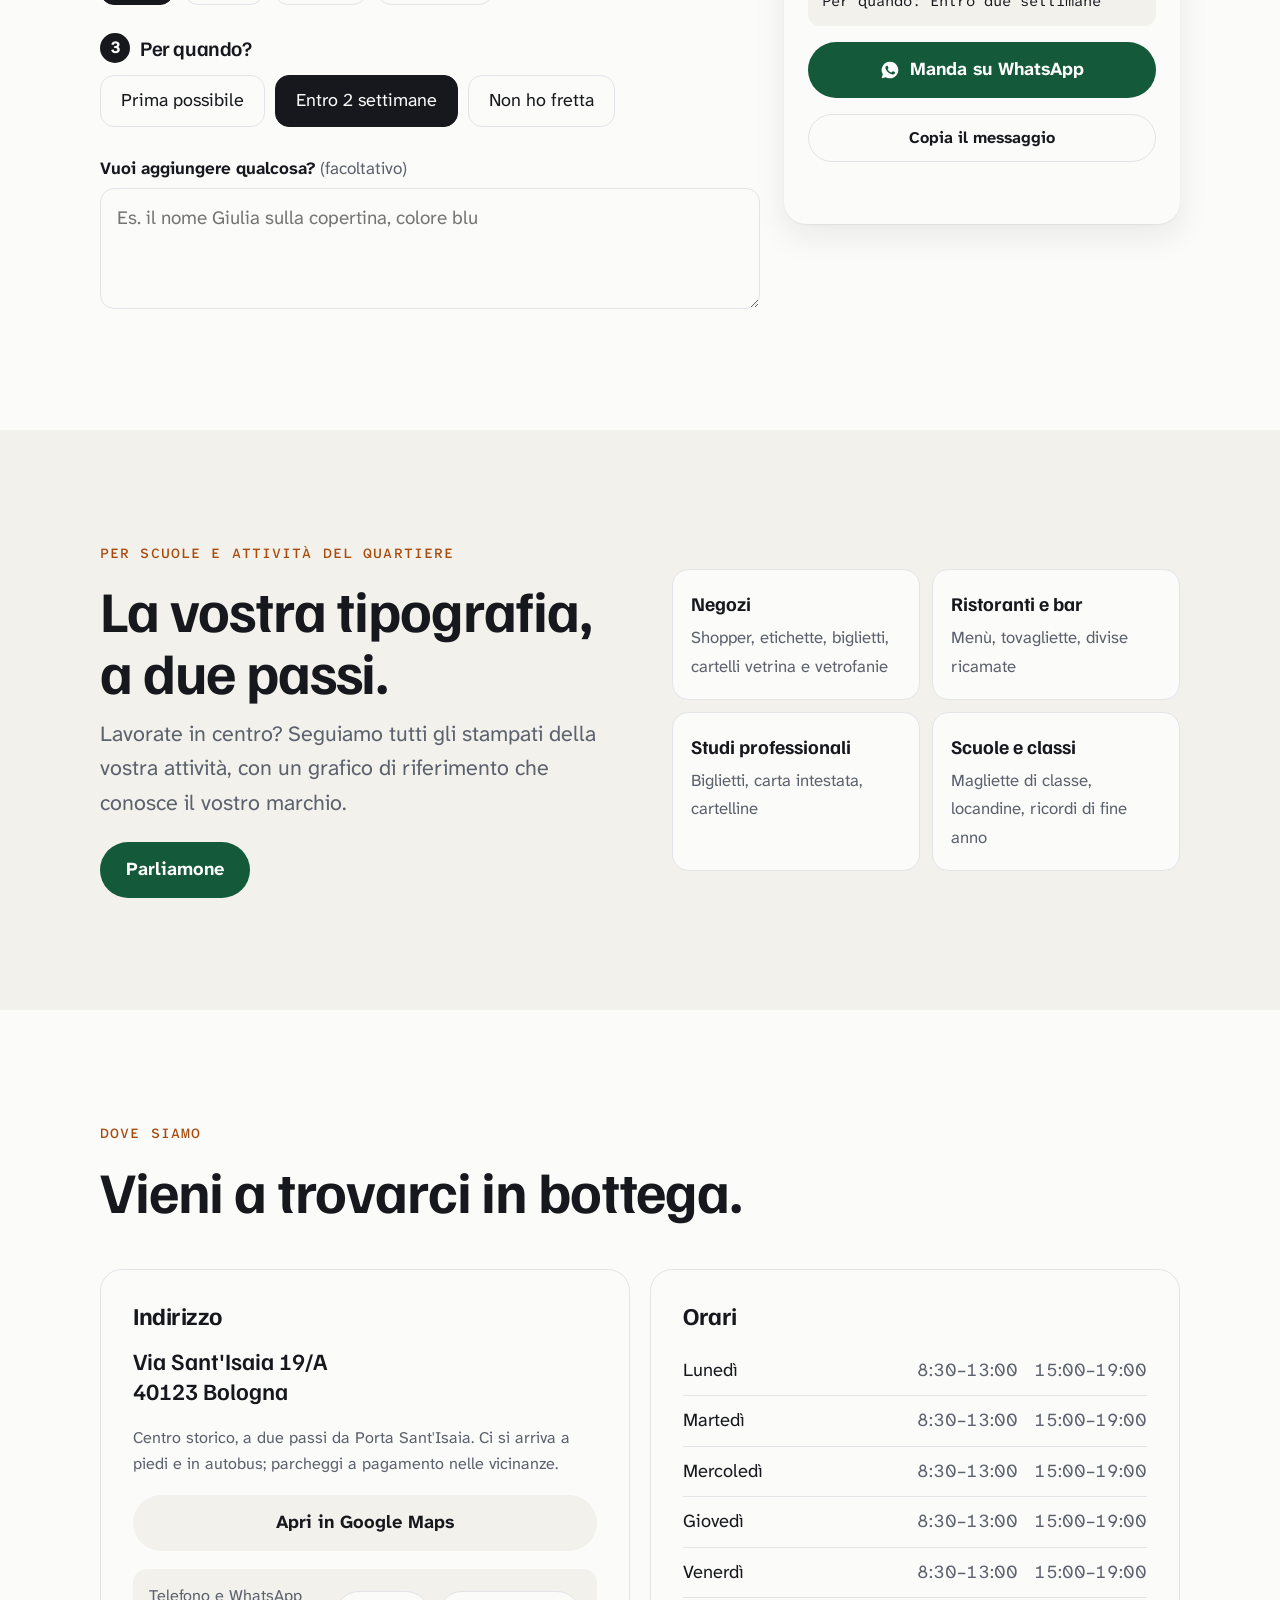
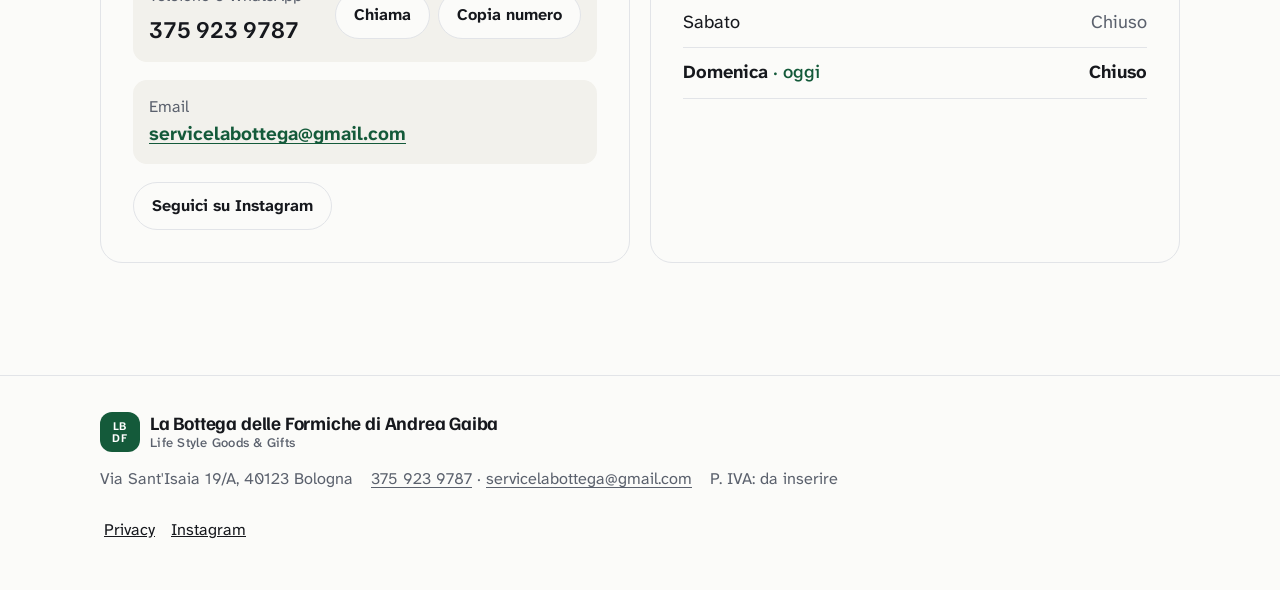
==== commit 90962e04: "Orari confermati: lun-ven 8:30-13:00 e 15:00-19:00, sabato e domenica chiuso - Orari aggiornati in s" ====
--- a/index.html
+++ b/index.html
@@ -20,7 +20,7 @@
 <link rel="preload" href="fonts/familjen-grotesk-latin.woff2" as="font" type="font/woff2" crossorigin>
 <link rel="stylesheet" href="style.css">
 <!-- Dati per Google (scheda dell'attività). Devono restare uguali a quelli scritti nella pagina. -->
-<!-- TODO: aggiungere "url" e "logo" quando il sito sarà su labottegadelleformiche.it; orario di apertura 9:00 o 8:30 DA CONFERMARE. -->
+<!-- TODO: aggiungere "url" e "logo" quando il sito sarà su labottegadelleformiche.it. -->
 <script type="application/ld+json">
 {
   "@context": "https://schema.org",
@@ -40,7 +40,7 @@
   "email": "servicelabottega@gmail.com",
   "sameAs": ["https://www.instagram.com/labottegadelleformiche/"],
   "openingHoursSpecification": [
-    {"@type": "OpeningHoursSpecification", "dayOfWeek": ["Monday","Tuesday","Wednesday","Thursday","Friday"], "opens": "09:00", "closes": "13:00"},
+    {"@type": "OpeningHoursSpecification", "dayOfWeek": ["Monday","Tuesday","Wednesday","Thursday","Friday"], "opens": "08:30", "closes": "13:00"},
     {"@type": "OpeningHoursSpecification", "dayOfWeek": ["Monday","Tuesday","Wednesday","Thursday","Friday"], "opens": "15:00", "closes": "19:00"}
   ]
 }
@@ -88,8 +88,8 @@
   <section class="hero" id="inizio">
     <div class="wrap">
       <div>
-        <!-- TODO: orario 9 o 8:30 DA CONFERMARE (testo mostrato prima che parta lo script) -->
-        <p class="status" id="status" role="status"><span class="dot"></span><span id="status-text">Lun–ven 9–13 e 15–19</span></p>
+        <!-- Testo mostrato prima che lo script calcoli se siamo aperti o chiusi -->
+        <p class="status" id="status" role="status"><span class="dot"></span><span id="status-text">Lun–ven 8:30–13:00 e 15:00–19:00</span></p>
         <p class="eyebrow" lang="en">Life Style Goods &amp; Gifts</p>
         <h1>Dove le idee prendono forma, colore e… <span class="soft">diventano carta, inchiostro e sorrisi.</span></h1>
         <p class="lead">Andrea e Laura sono grafici dal 1987. Grafica, stampa e copisteria, tesi e rilegature, quaderni e agende personalizzati, regali e moda fatta a mano: ci pensiamo noi, dall'idea alla stampa.</p>
@@ -352,7 +352,7 @@
         </div>
         <div class="card">
           <h3>Orari</h3>
-          <!-- Gli orari sono scritti in script.js (TODO: apertura alle 9 o alle 8:30, DA CONFERMARE) -->
+          <!-- Gli orari sono scritti in script.js -->
           <table class="hours" aria-label="Orari di apertura">
             <tbody id="hours"></tbody>
           </table>
--- a/style.css
+++ b/style.css
@@ -266,3 +266,5 @@
 .email{font-size:1.05rem;font-weight:700;word-break:break-word}
 .email a{color:var(--accent);text-underline-offset:3px}
 footer .legal a{color:inherit;text-underline-offset:3px}
+.hours .range{white-space:nowrap;display:inline-block}
+.hours .range + .range{margin-left:.6em}
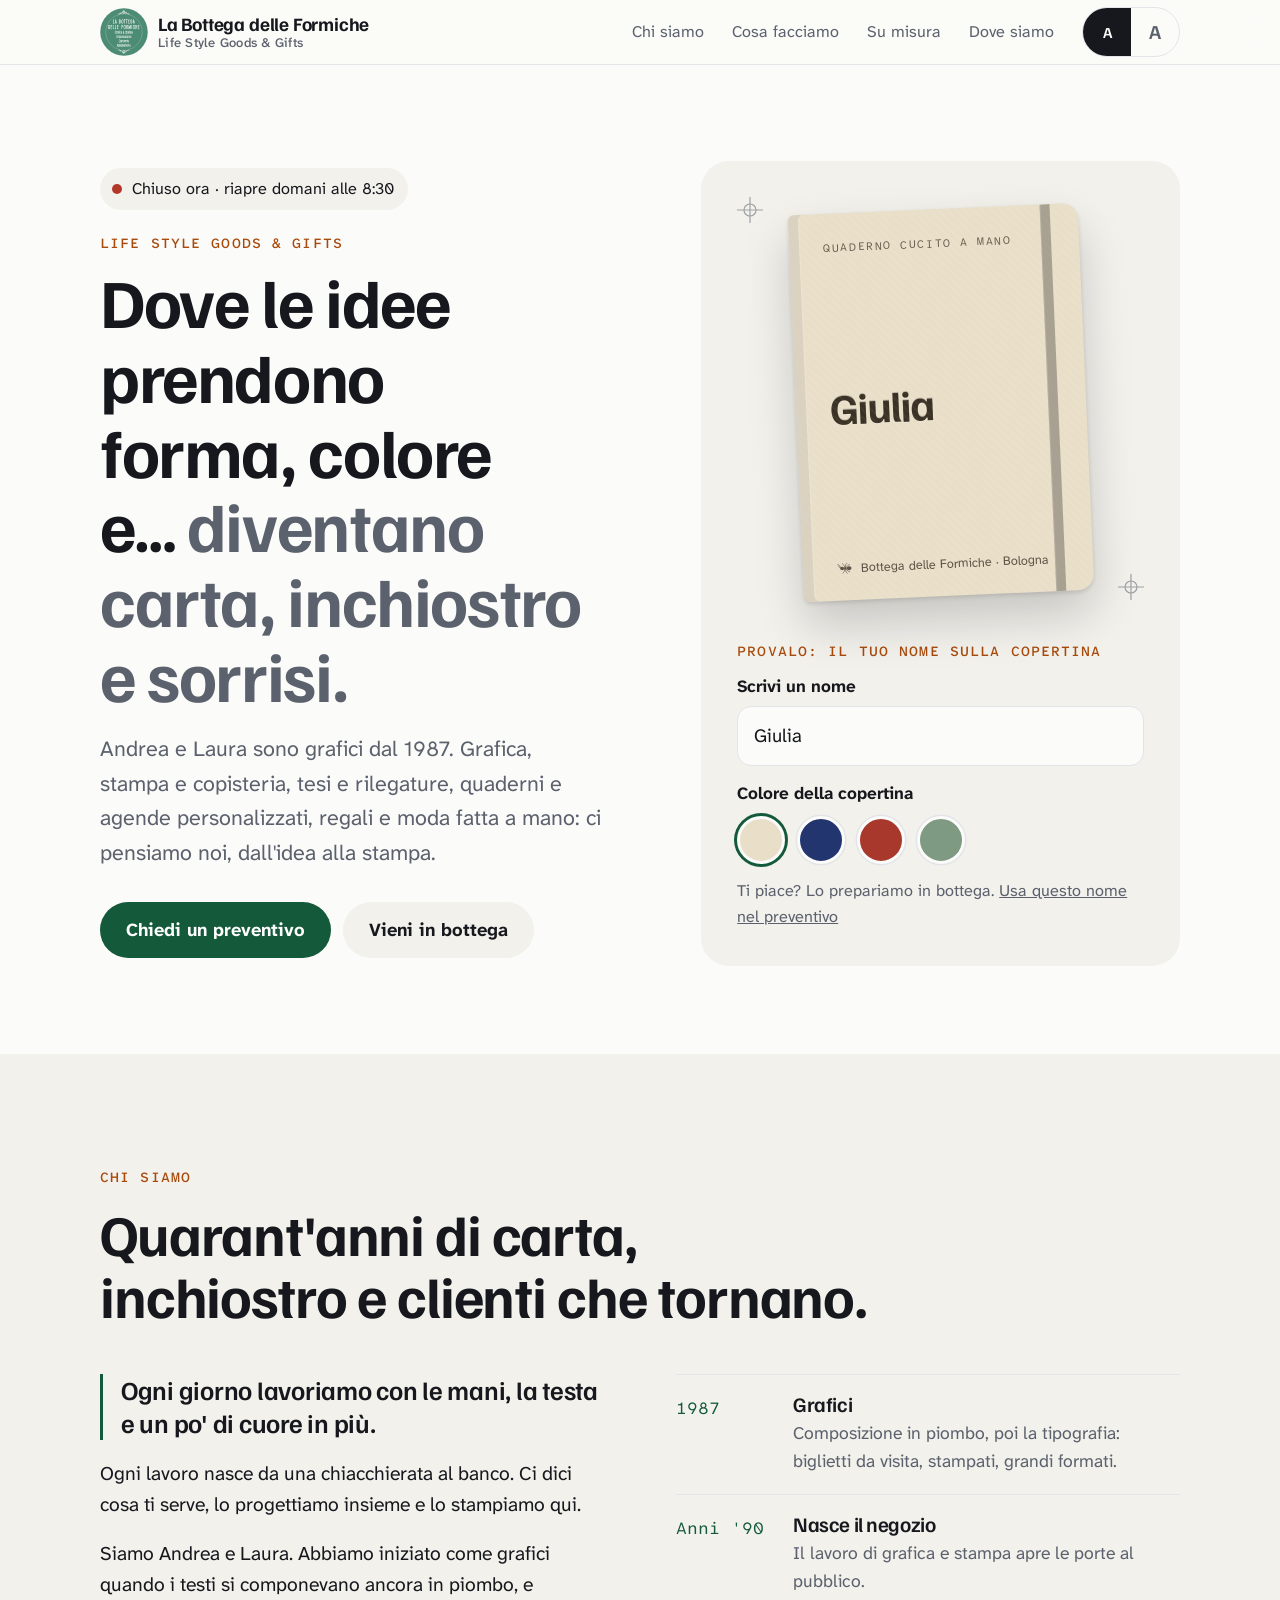
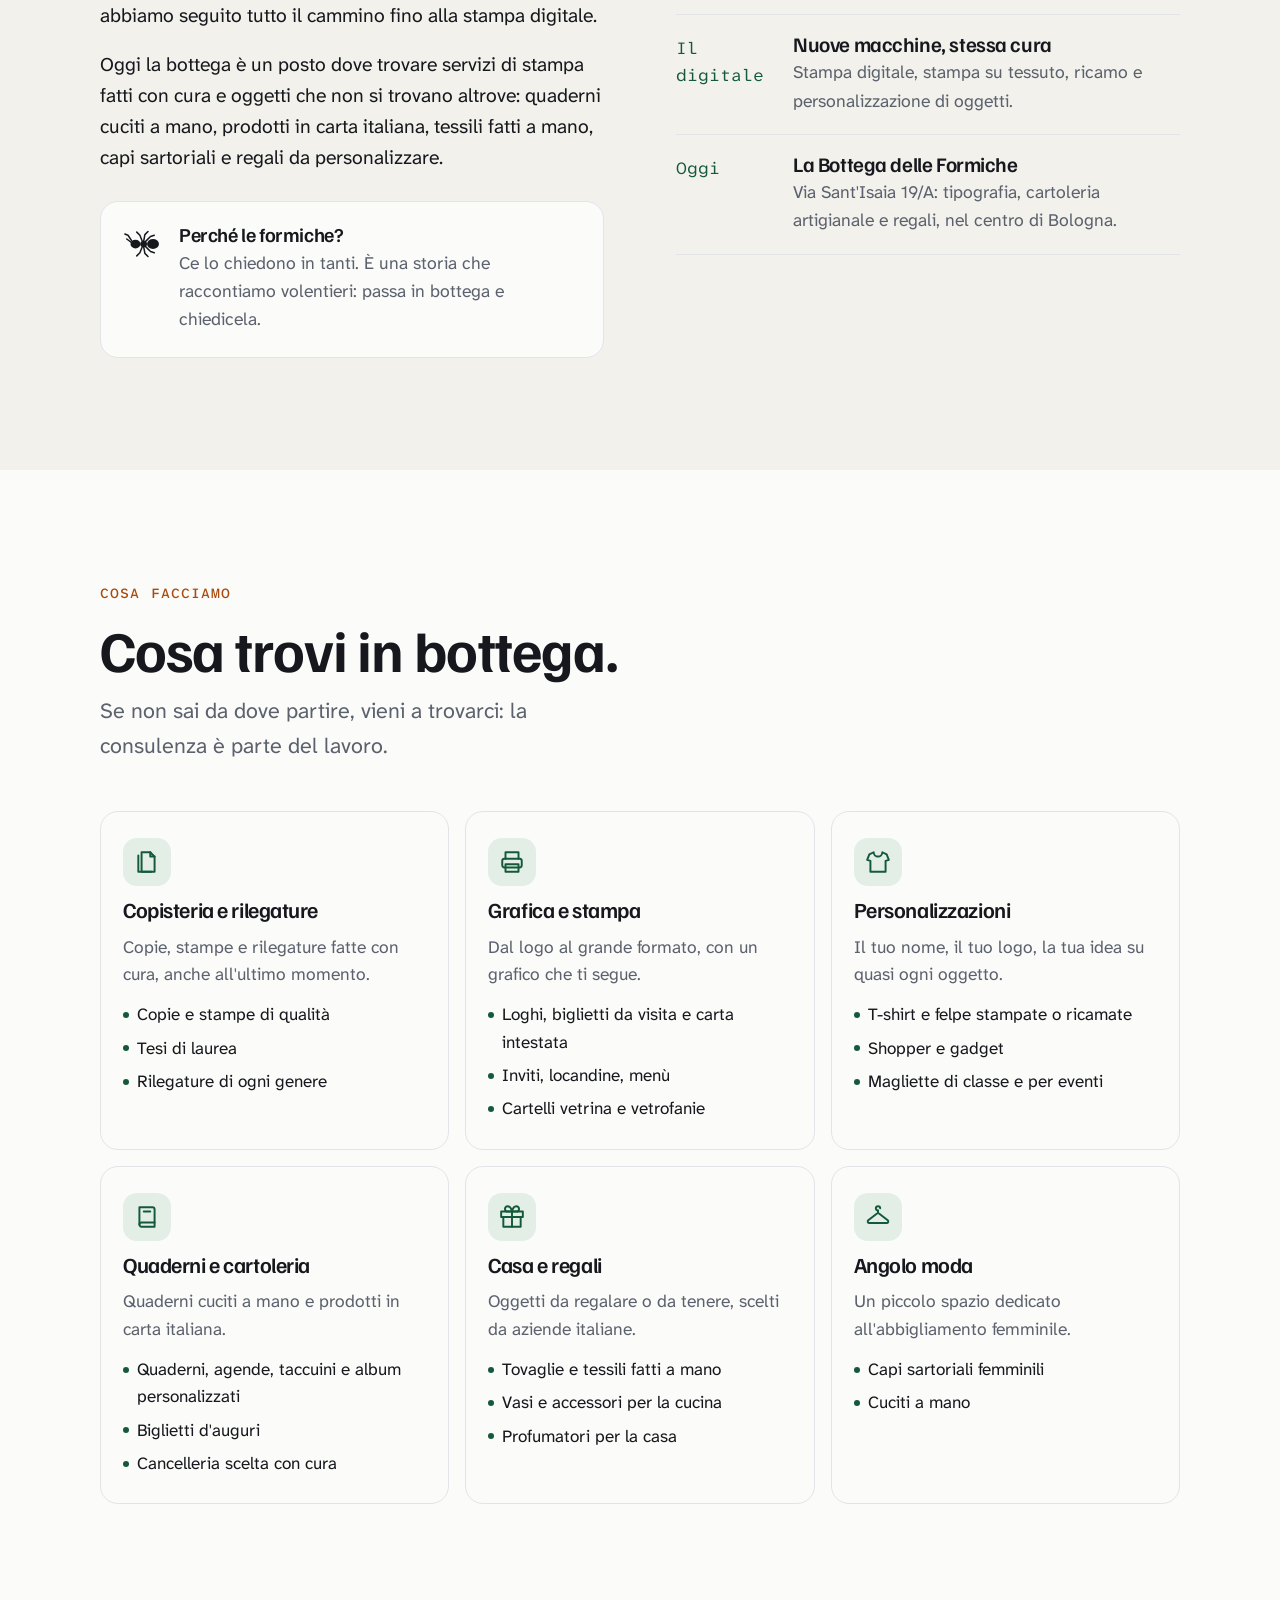
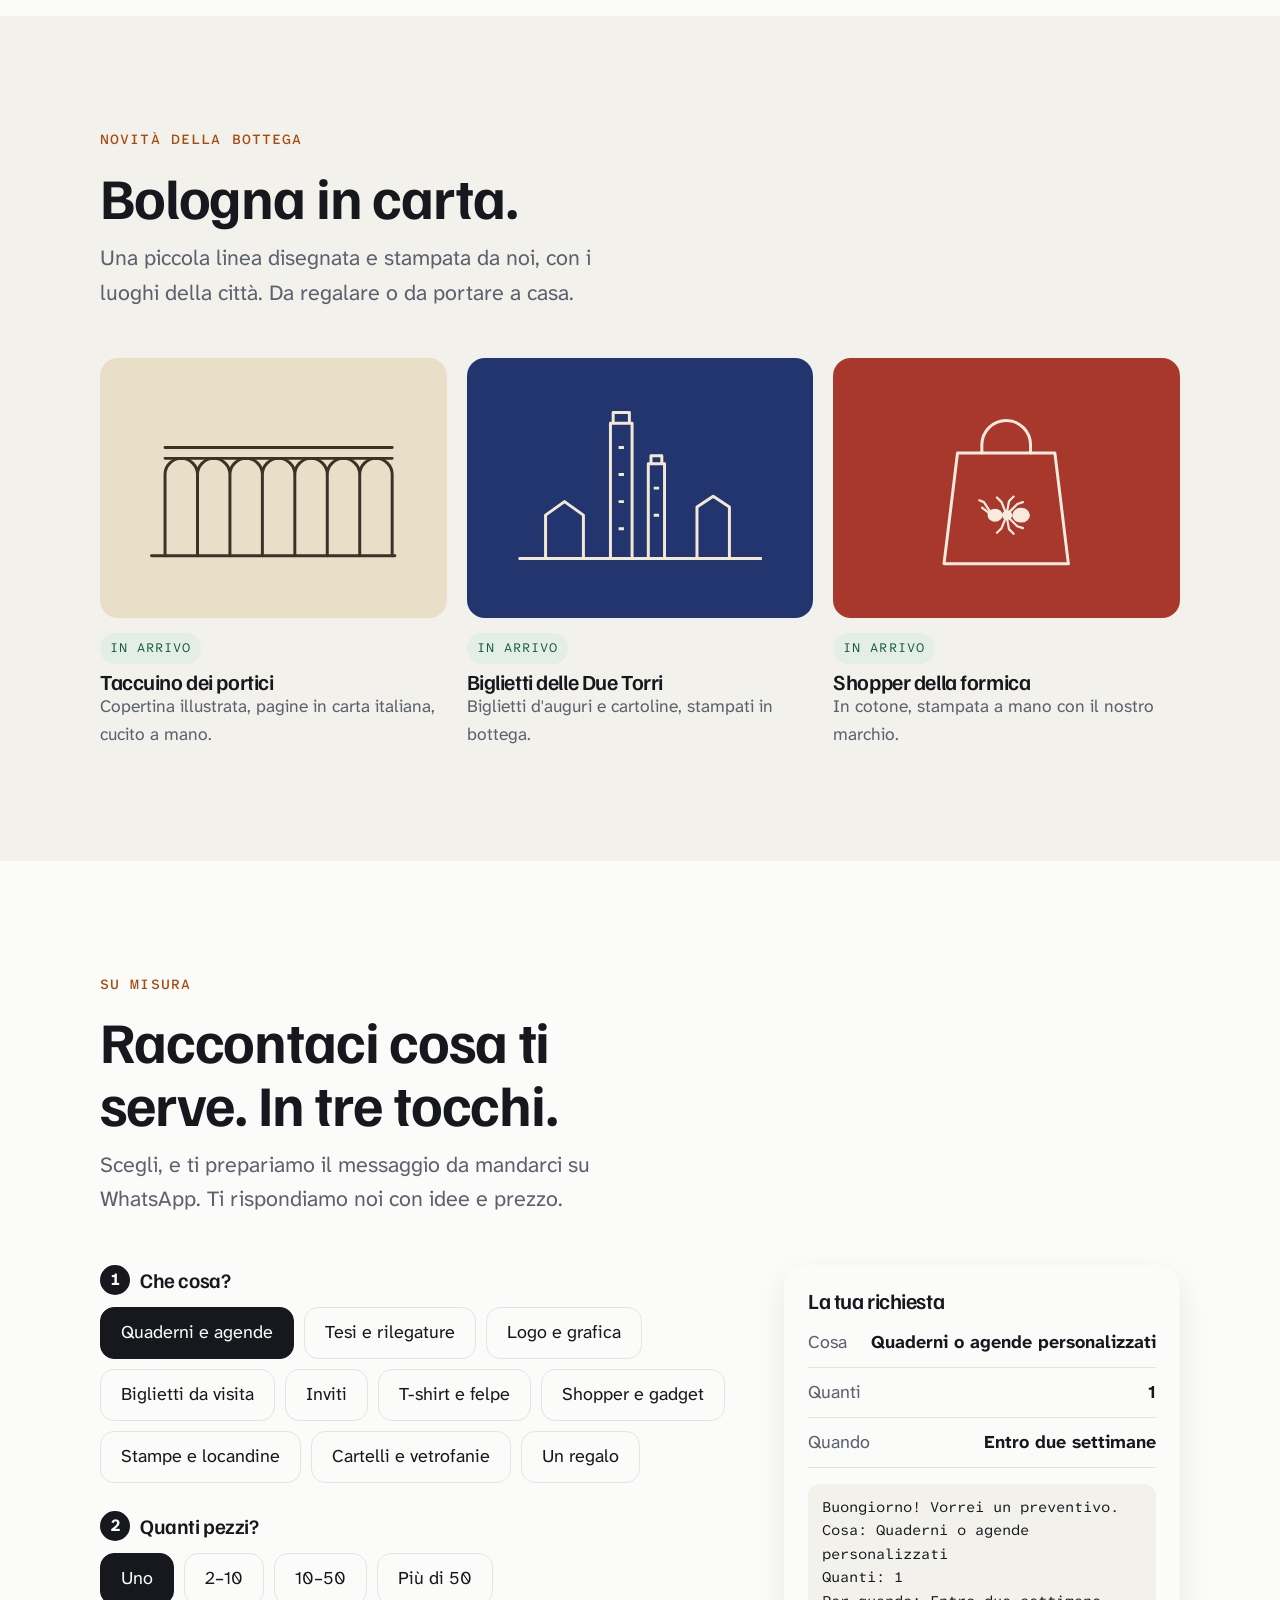
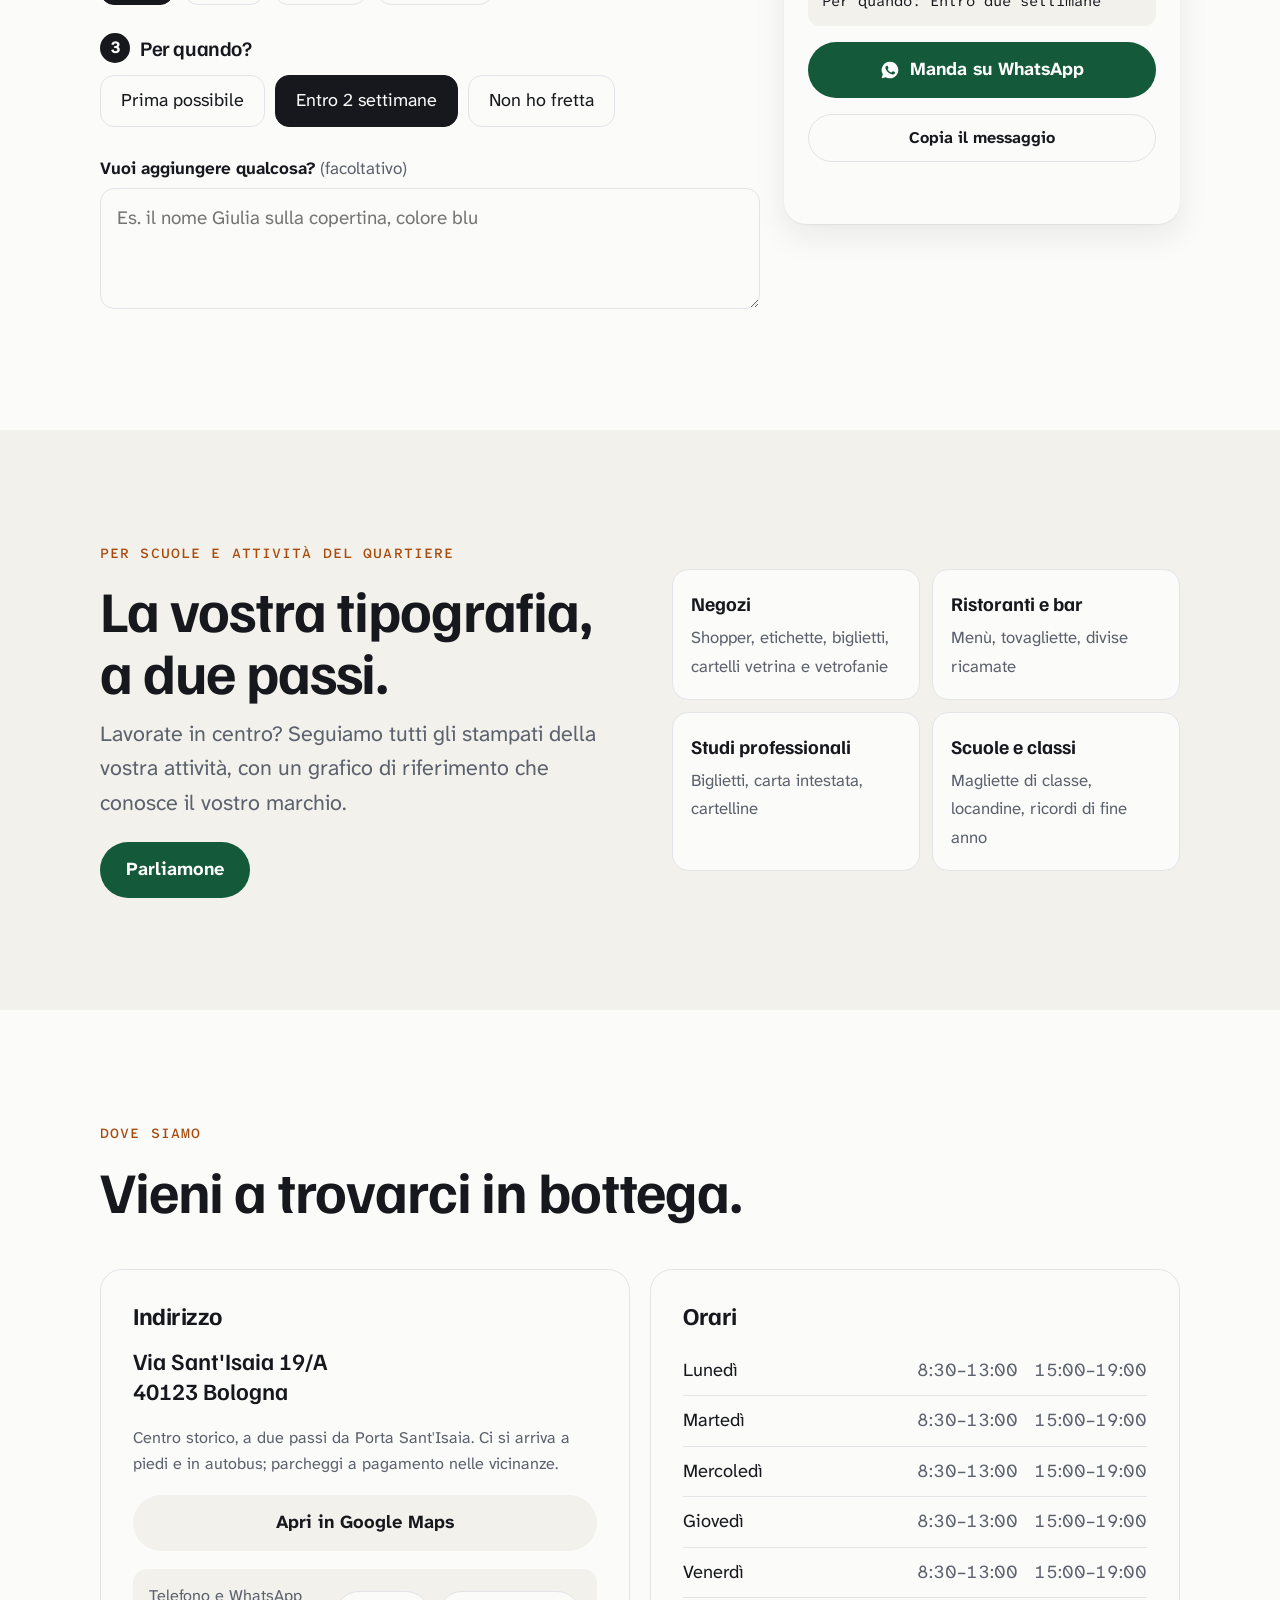
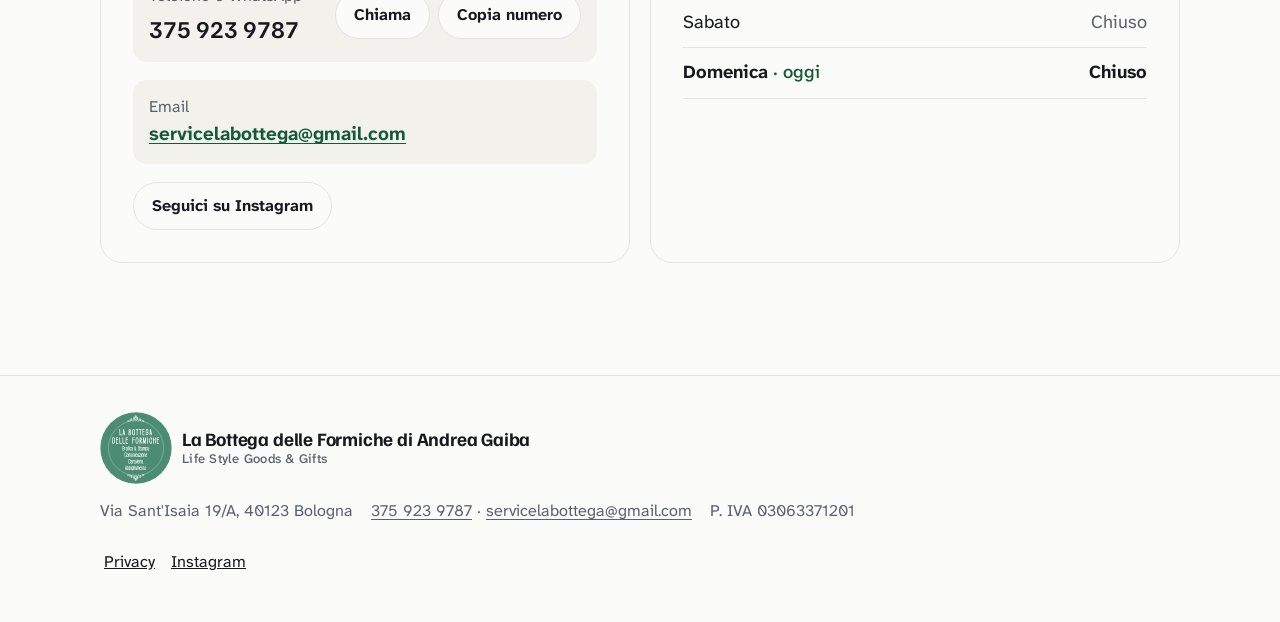
==== commit b01329ee: "Logo ufficiale in vettoriale e Partita IVA - img/logo.svg: logo rotondo ricostruito in vettoriale da" ====
--- a/index.html
+++ b/index.html
@@ -38,6 +38,7 @@
   },
   "telephone": "+39 375 923 9787",
   "email": "servicelabottega@gmail.com",
+  "vatID": "IT03063371201",
   "sameAs": ["https://www.instagram.com/labottegadelleformiche/"],
   "openingHoursSpecification": [
     {"@type": "OpeningHoursSpecification", "dayOfWeek": ["Monday","Tuesday","Wednesday","Thursday","Friday"], "opens": "08:30", "closes": "13:00"},
@@ -69,8 +70,7 @@
 
 <header class="top">
   <div class="wrap">
-    <!-- TODO: sostituire il monogramma disegnato in CSS con il logo ufficiale LBDF (img/logo.svg) -->
-    <a class="brand" href="#inizio" aria-label="La Bottega delle Formiche, torna su"><span class="mono" aria-hidden="true"><span>LB</span><span>DF</span></span><span class="brand-text"><span>La Bottega delle Formiche</span><small lang="en">Life Style Goods &amp; Gifts</small></span></a>
+    <a class="brand" href="#inizio" aria-label="La Bottega delle Formiche, torna su"><img class="logo" src="img/logo.svg" alt="" width="48" height="48"><span class="brand-text"><span>La Bottega delle Formiche</span><small lang="en">Life Style Goods &amp; Gifts</small></span></a>
     <nav class="nav" aria-label="Sezioni">
       <a href="#chi-siamo">Chi siamo</a>
       <a href="#cosa-facciamo">Cosa facciamo</a>
@@ -364,12 +364,11 @@
 
 <footer>
   <div class="wrap">
-    <a class="brand" href="#inizio"><span class="mono" aria-hidden="true"><span>LB</span><span>DF</span></span><span class="brand-text"><span>La Bottega delle Formiche di Andrea Gaiba</span><small lang="en">Life Style Goods &amp; Gifts</small></span></a>
+    <a class="brand" href="#inizio"><img class="logo" src="img/logo.svg" alt="" width="48" height="48"><span class="brand-text"><span>La Bottega delle Formiche di Andrea Gaiba</span><small lang="en">Life Style Goods &amp; Gifts</small></span></a>
     <div class="legal">
       <p>Via Sant'Isaia 19/A, 40123 Bologna</p>
       <p><a href="tel:+393759239787">375 923 9787</a> · <a href="mailto:servicelabottega@gmail.com">servicelabottega@gmail.com</a></p>
-      <!-- TODO: Partita IVA DA INSERIRE (obbligatoria per legge: compilare prima di mettere online). Va cambiata anche in privacy.html -->
-      <p>P. IVA: da inserire</p>
+      <p>P. IVA 03063371201</p>
     </div>
     <ul class="foot-links">
       <li><a href="privacy.html">Privacy</a></li>
--- a/style.css
+++ b/style.css
@@ -72,8 +72,9 @@
 .top .wrap{display:flex;align-items:center;gap:16px;min-height:64px}
 .brand{display:flex;align-items:center;gap:10px;min-width:0;text-decoration:none;line-height:1.15;font-family:var(--f-display);font-weight:700;font-size:1.05rem;letter-spacing:-.01em}
 .brand svg{width:30px;height:30px;color:var(--ink);flex:none}
-/* Monogramma LBDF. TODO: sostituire con il logo ufficiale (img/logo.svg o .webp) quando lo abbiamo */
-.mono{display:grid;place-items:center;align-content:center;width:44px;height:44px;flex:none;border-radius:12px;background:var(--accent);color:var(--on-accent);font-family:var(--f-display);font-weight:700;font-size:.72rem;line-height:1;letter-spacing:.06em}
+/* Logo ufficiale (img/logo.svg, ricostruito in vettoriale dal logo della bottega) */
+.logo{width:48px;height:48px;flex:none;display:block}
+footer .brand .logo{width:72px;height:72px}
 .brand-text{display:grid;gap:2px}
 .brand-text small{font-family:var(--f-body);font-weight:500;font-size:.72rem;letter-spacing:.02em;color:var(--muted)}
 .nav{display:flex;gap:4px;margin-left:auto;flex-wrap:wrap}
@@ -231,7 +232,7 @@
 footer{border-top:1px solid var(--line);padding-block:36px}
 footer .wrap{display:grid;gap:14px;color:var(--muted);font-size:.9rem}
 footer .brand{color:var(--ink);justify-self:start}
-footer .brand .mono{width:40px;height:40px;font-size:.66rem}
+
 footer p{margin:0}
 .legal{display:flex;flex-wrap:wrap;gap:4px 18px}
 .foot-links{display:flex;flex-wrap:wrap;gap:4px 8px;margin:0;padding:0;list-style:none}
@@ -250,7 +251,7 @@
 @media (max-width:480px){
   .top .wrap{gap:10px}
   .brand{font-size:.95rem}
-  .top .mono{width:40px;height:40px;font-size:.66rem}
+  .top .logo{width:42px;height:42px}
   .top .brand-text small{display:none}
 }
 
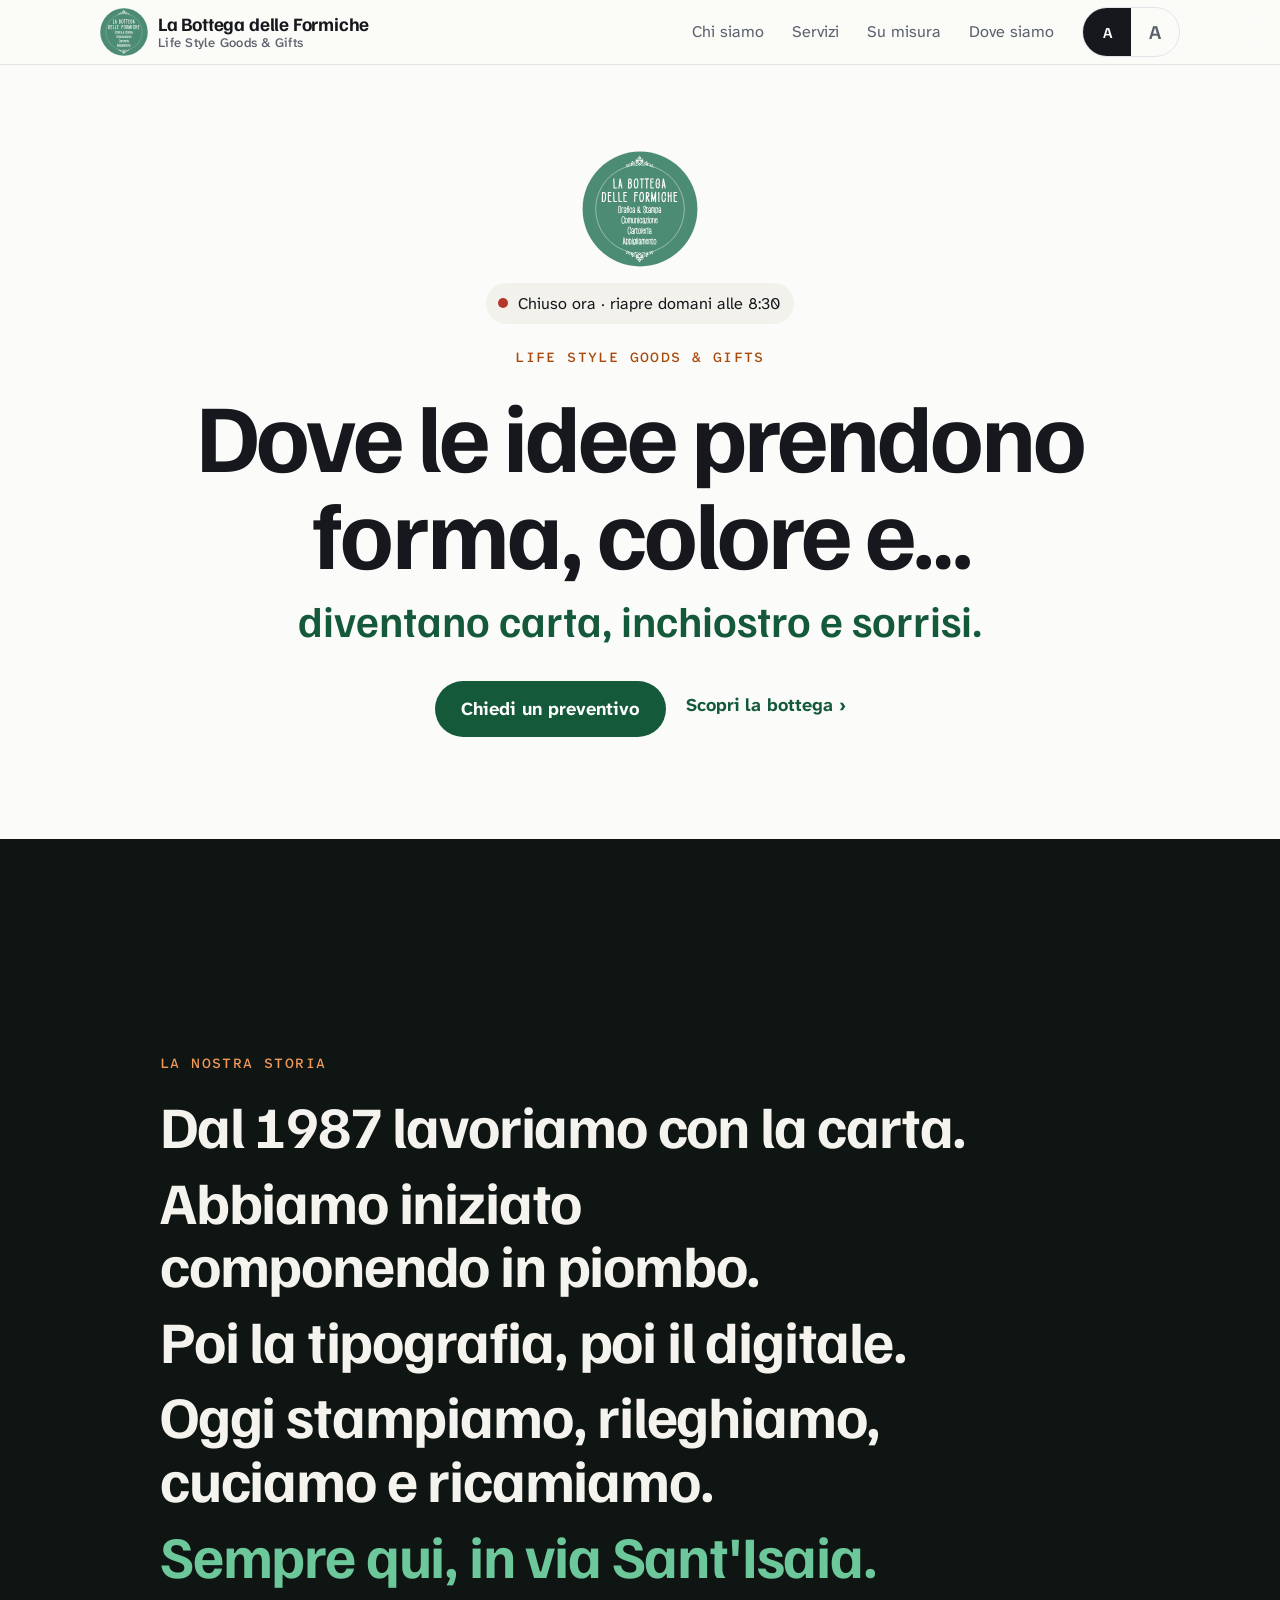
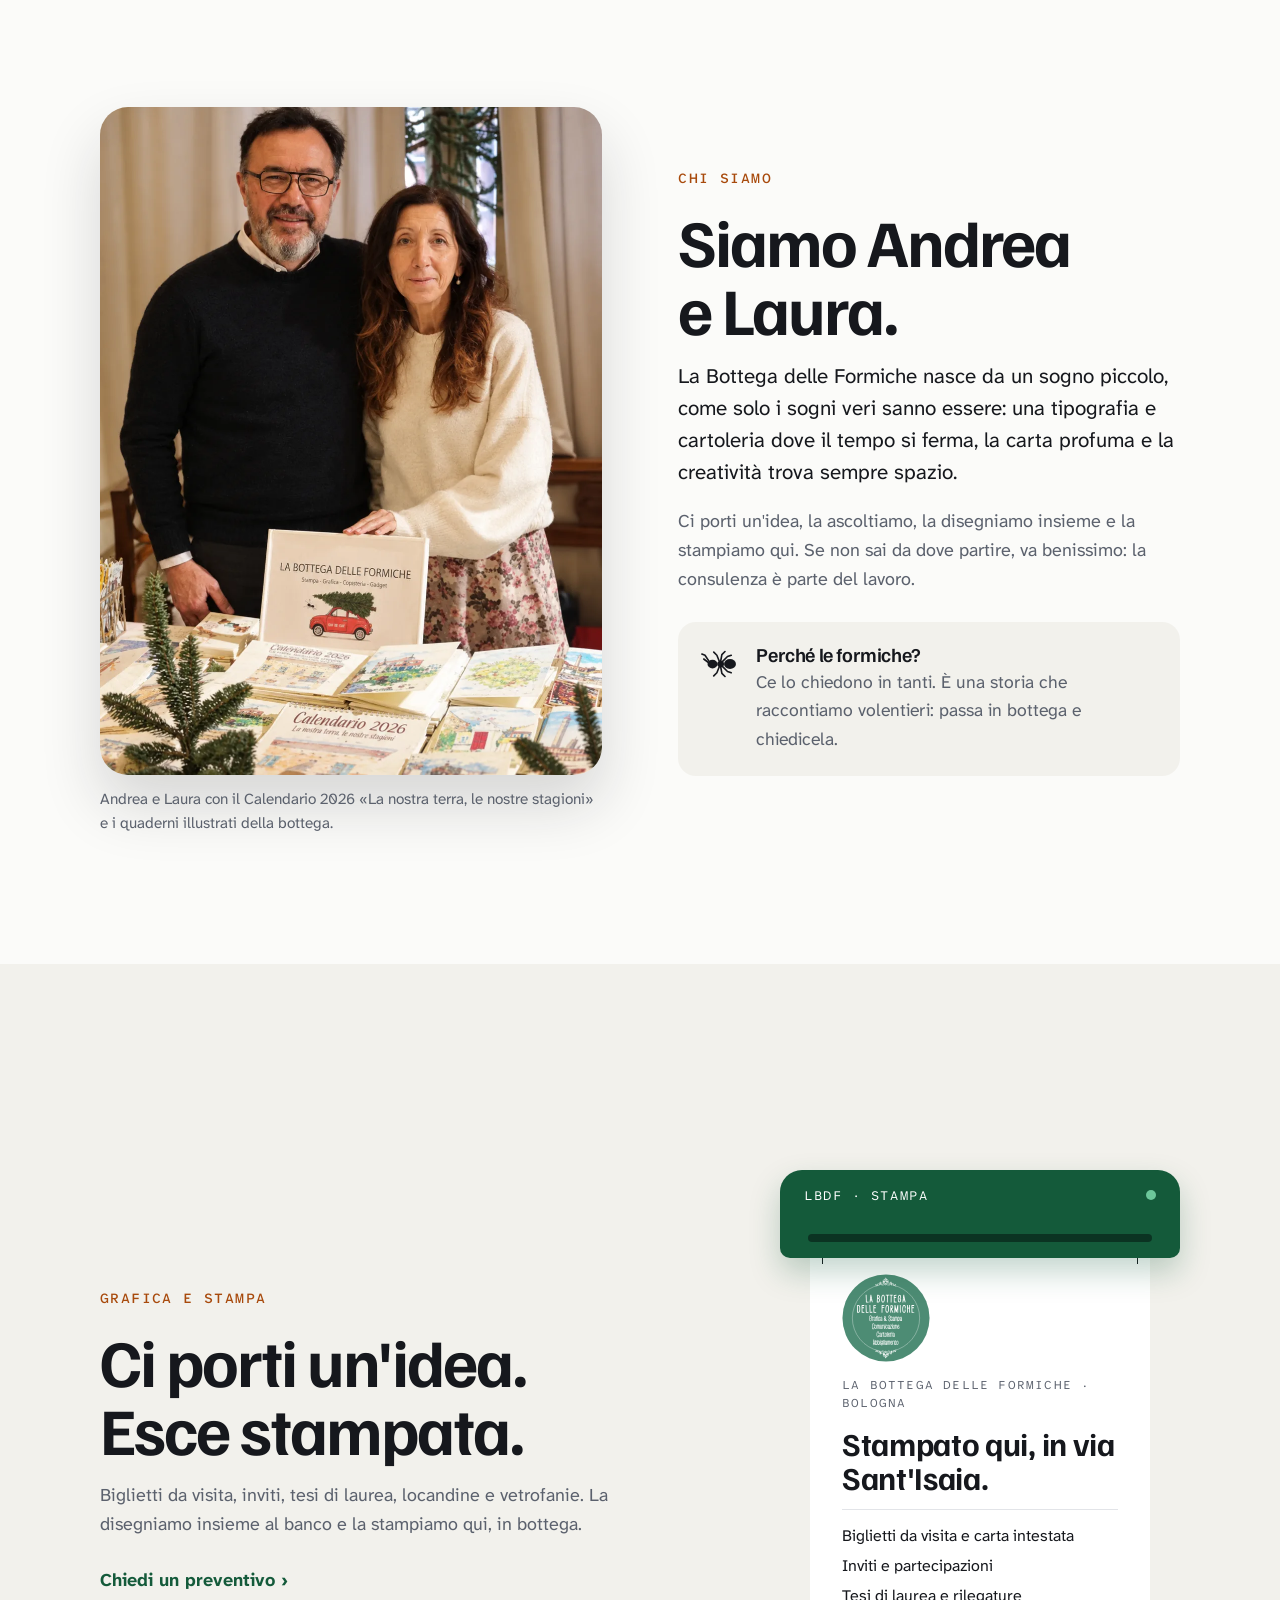
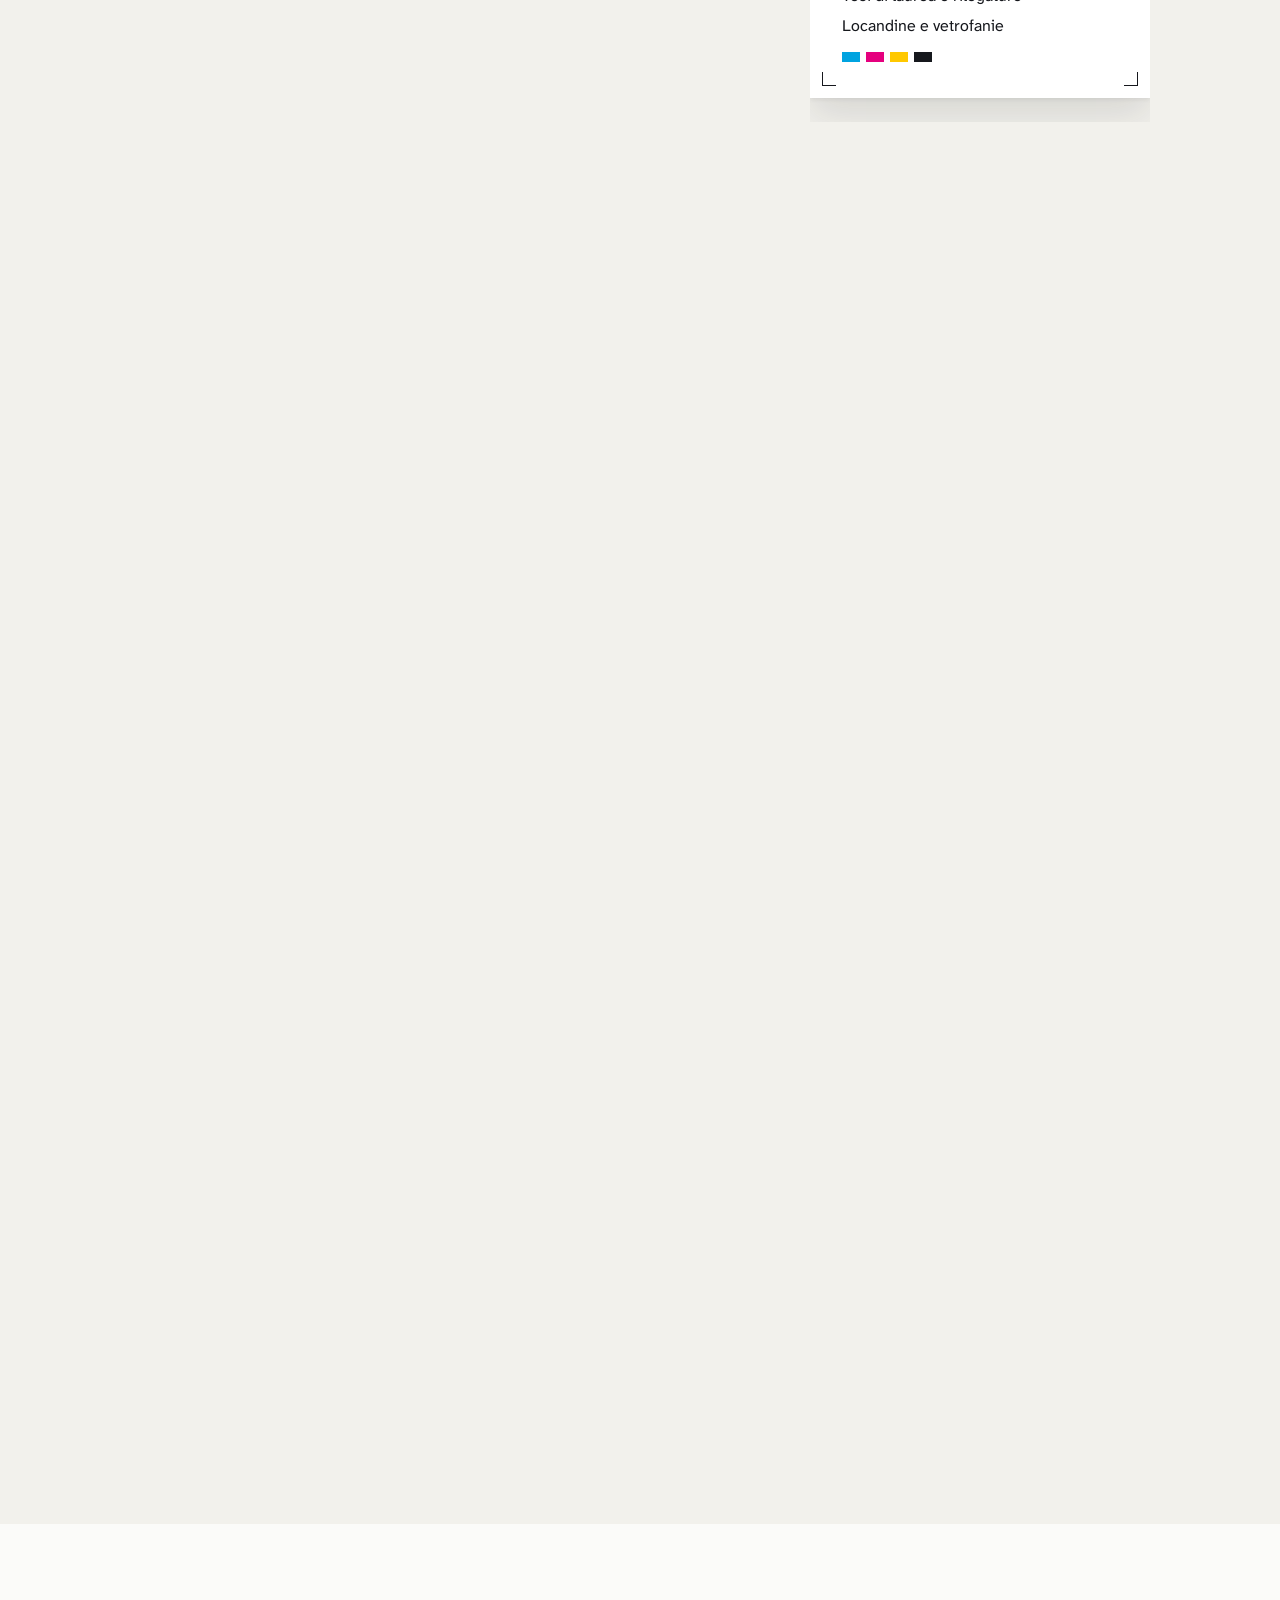
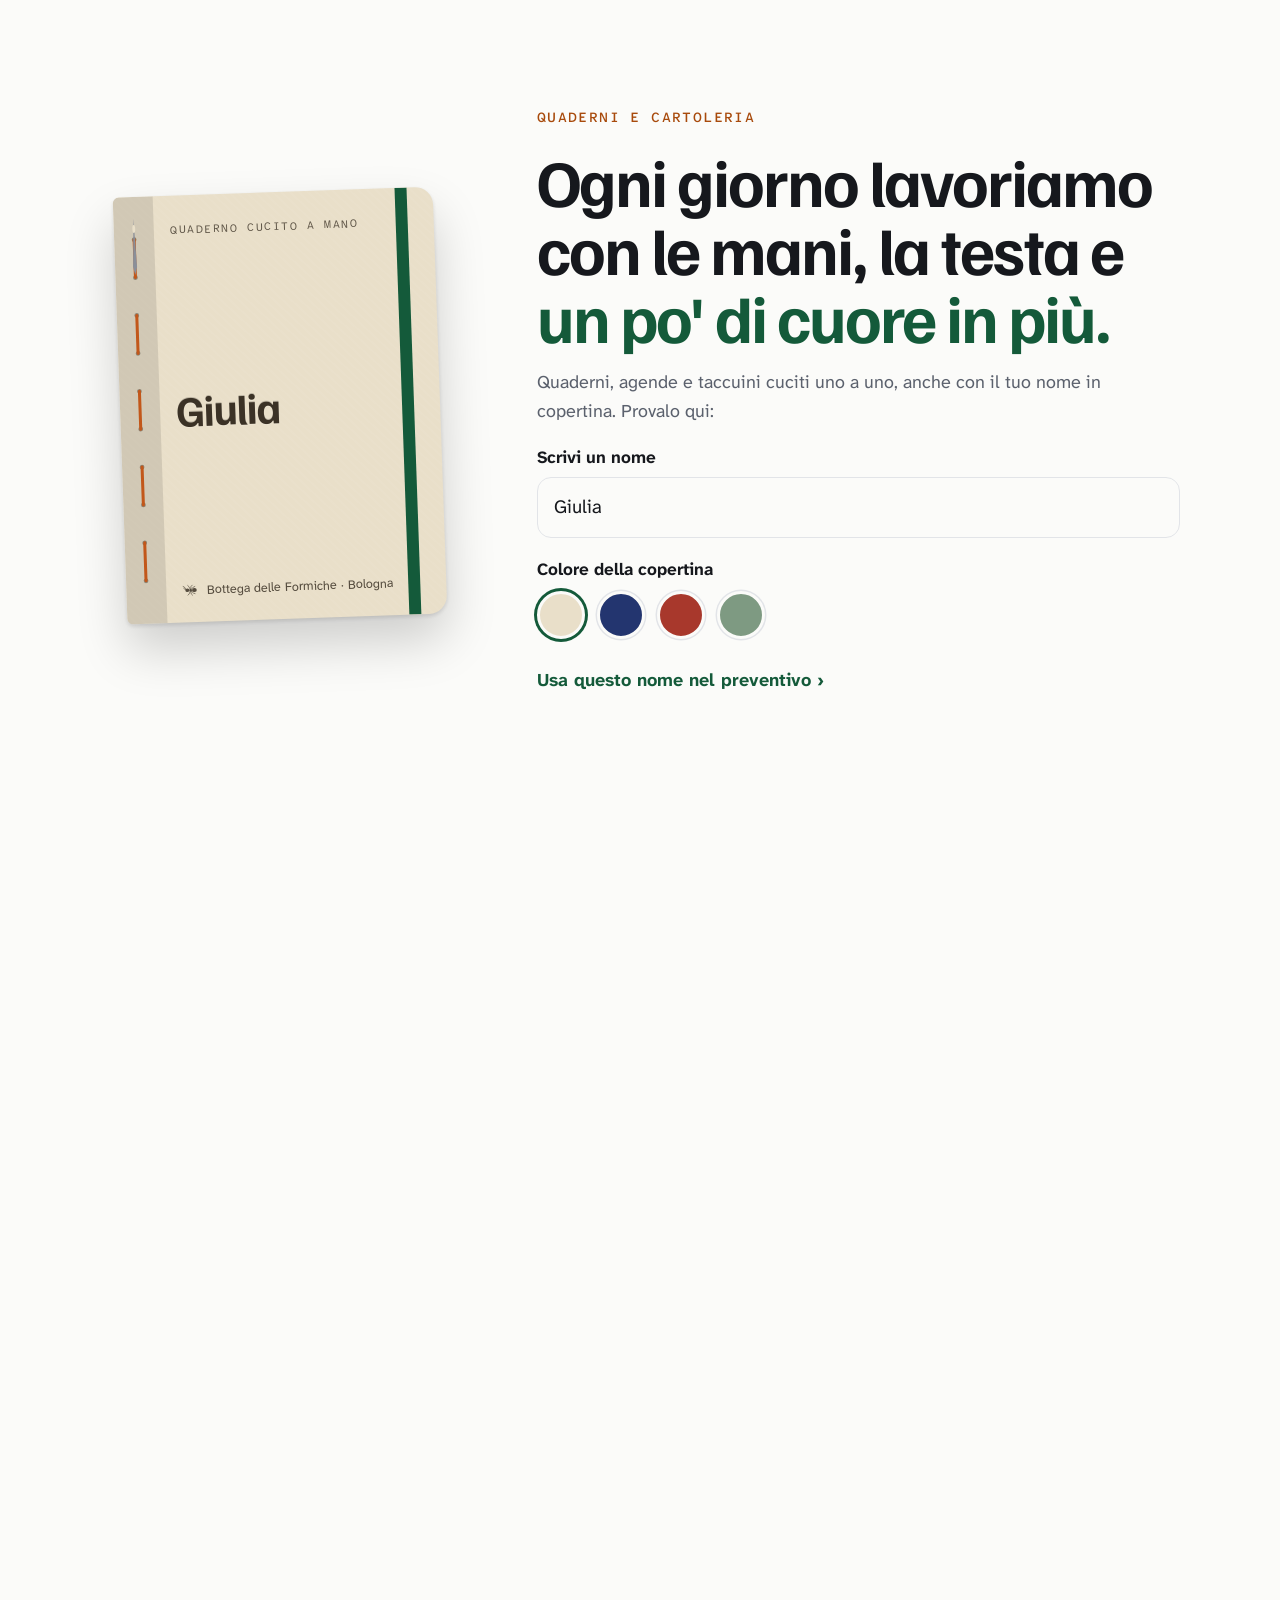
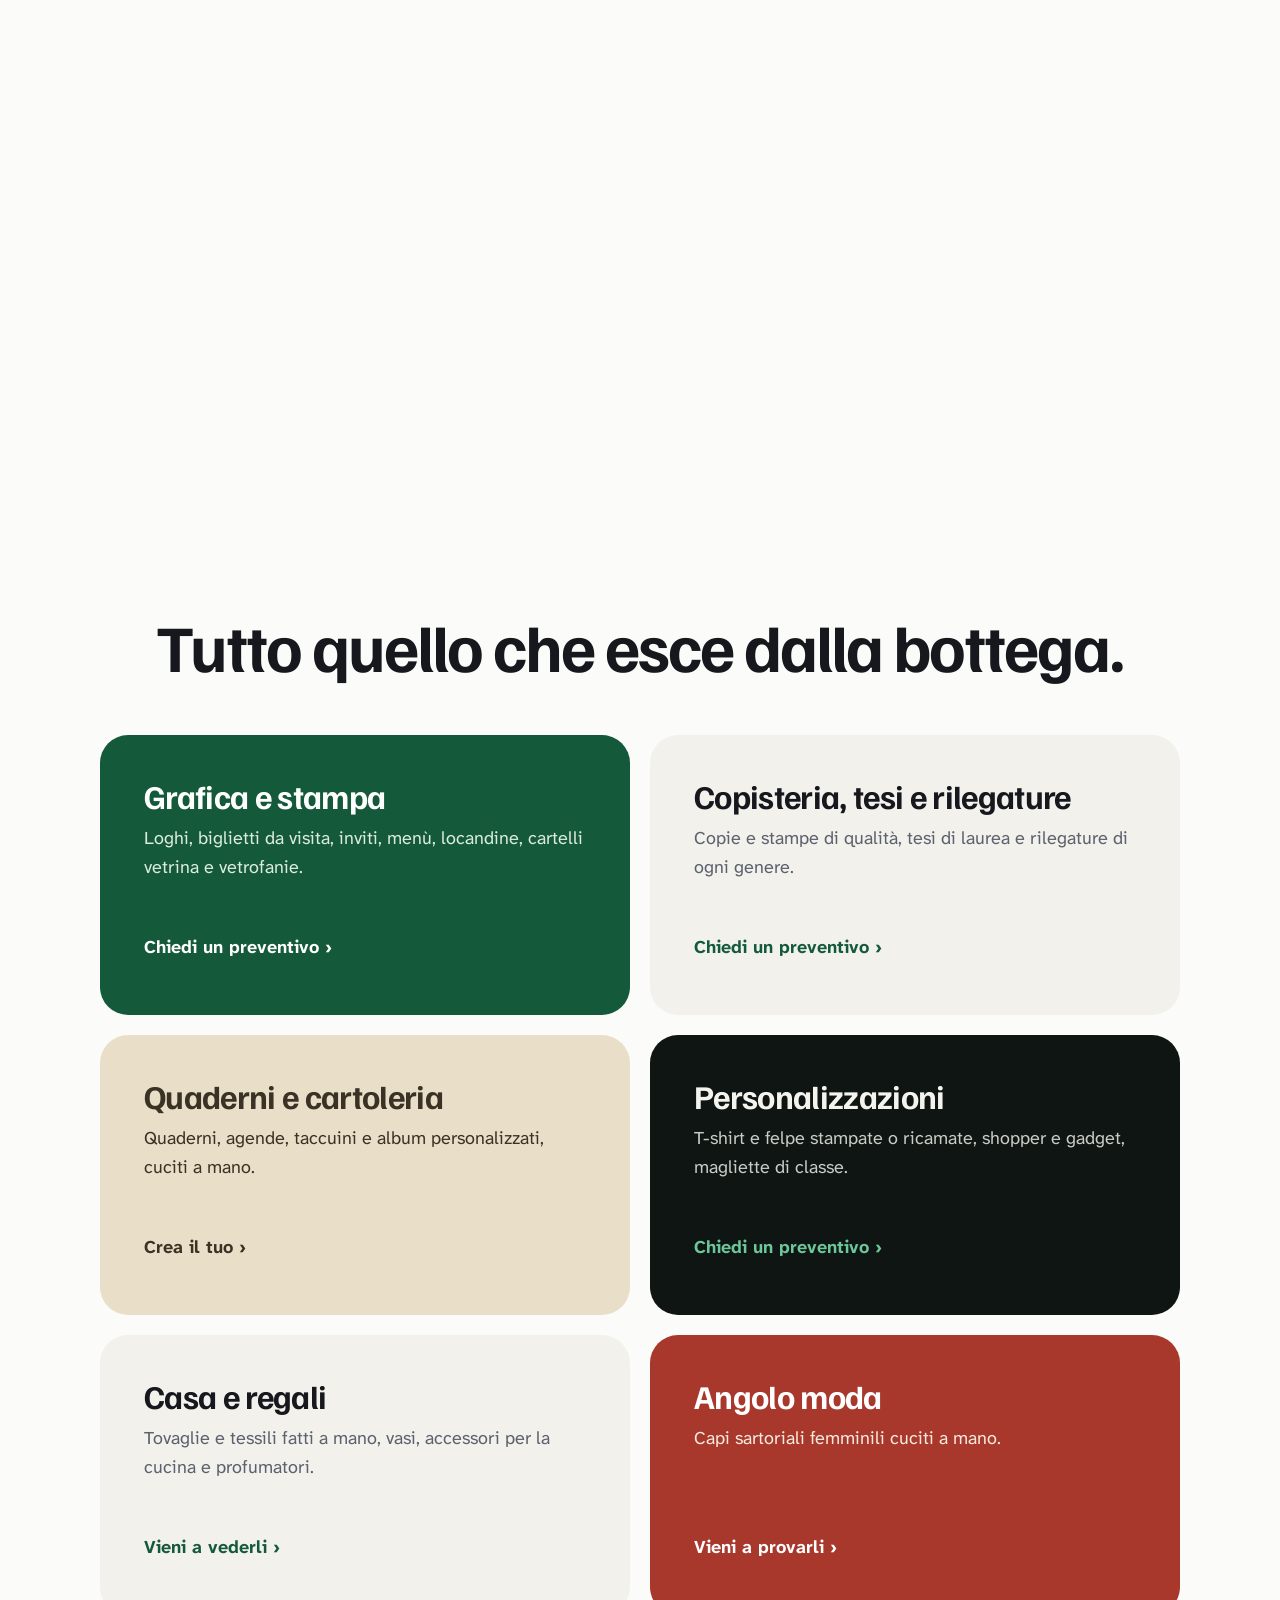
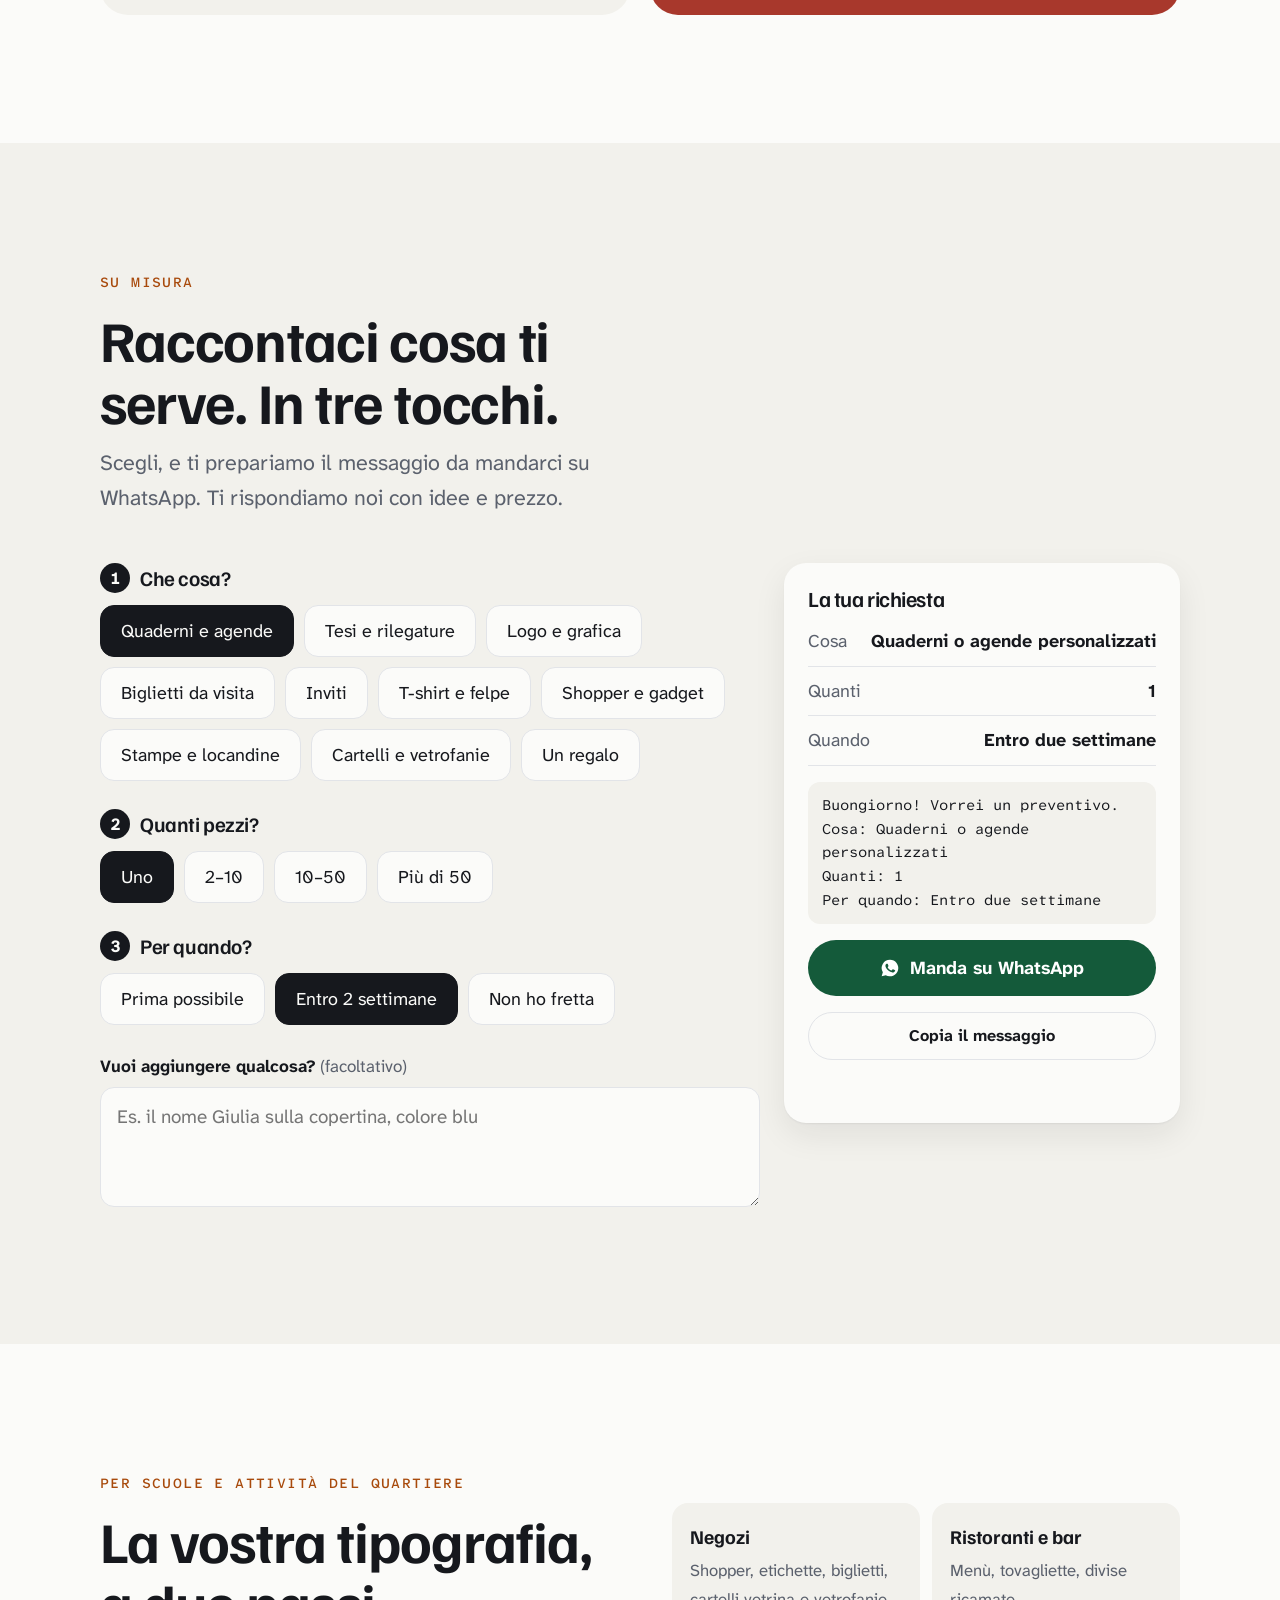
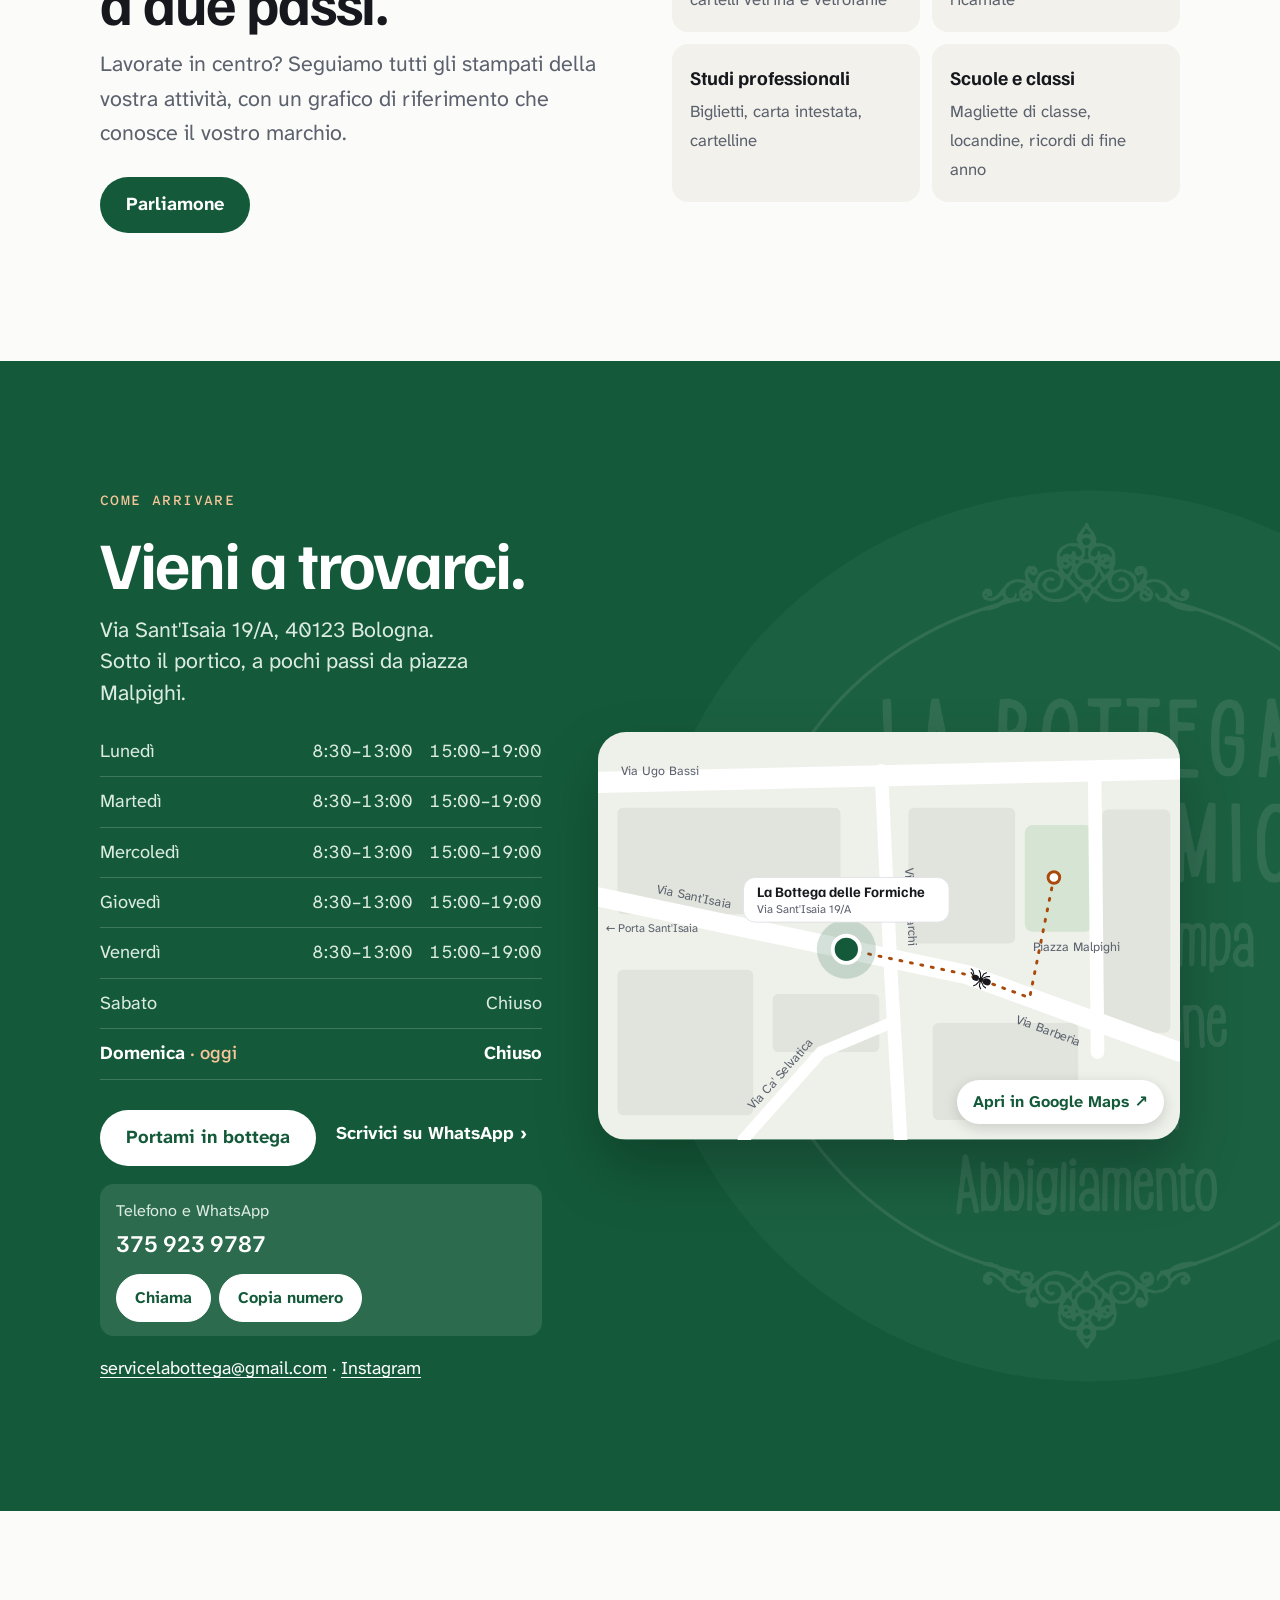
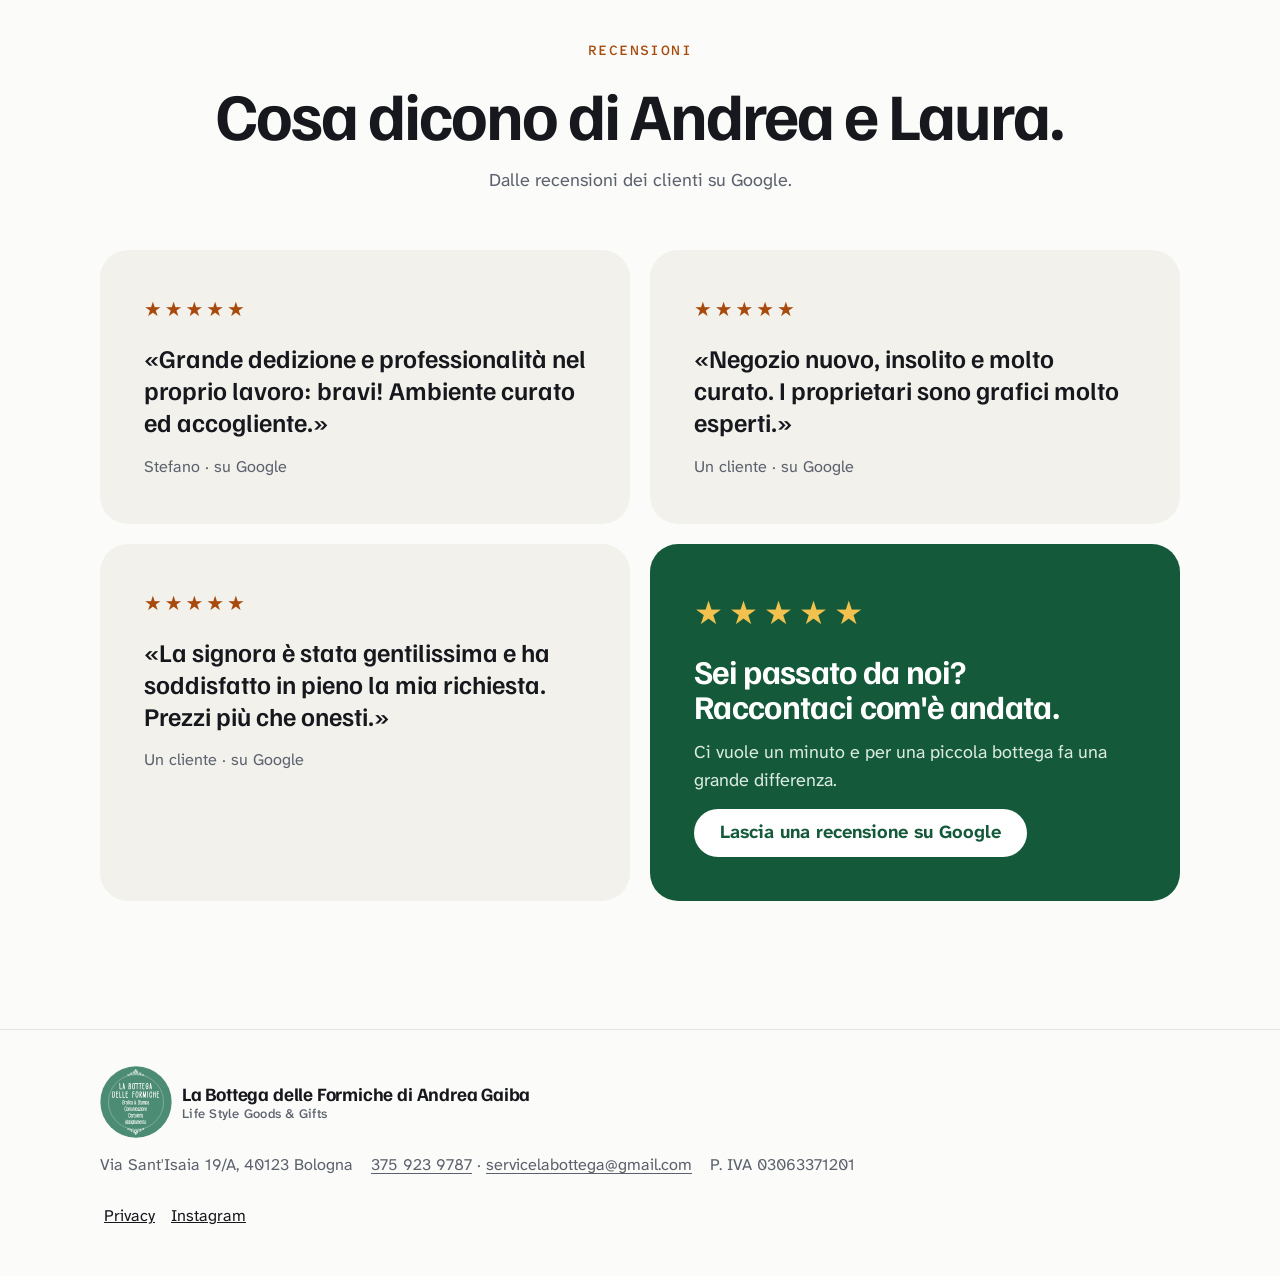
==== commit 64a75593: "Nuova home in stile Apple con animazioni legate allo scorrimento - Apertura con il titolo che si sco" ====
--- a/index.html
+++ b/index.html
@@ -50,6 +50,7 @@
 <body>
 <a class="skip" href="#main">Vai al contenuto</a>
 
+
 <svg width="0" height="0" style="position:absolute" aria-hidden="true">
   <defs>
     <symbol id="ant" viewBox="0 0 64 64">
@@ -58,13 +59,12 @@
         <ellipse cx="33" cy="32" rx="5.5" ry="5"/>
         <ellipse cx="48" cy="32" rx="9.5" ry="8"/>
       </g>
-      <g fill="none" stroke="currentColor" stroke-width="2.4" stroke-linecap="round" stroke-linejoin="round">
+      <g fill="none" stroke="currentColor" stroke-width="2.6" stroke-linecap="round" stroke-linejoin="round">
         <path d="M14 27 L8 18 L3 16"/><path d="M14 30 L6 24"/>
         <path d="M31 28 L27 18 L22 13"/><path d="M33 28 L35 17 L40 12"/><path d="M35 29 L44 20 L50 18"/>
         <path d="M31 36 L27 46 L22 51"/><path d="M33 36 L35 47 L40 52"/><path d="M35 35 L44 44 L50 46"/>
       </g>
     </symbol>
-    <symbol id="reg" viewBox="0 0 26 26"><g fill="none" stroke="currentColor" stroke-width="1.2"><circle cx="13" cy="13" r="6"/><path d="M13 0v26M0 13h26"/></g></symbol>
   </defs>
 </svg>
 
@@ -73,7 +73,7 @@
     <a class="brand" href="#inizio" aria-label="La Bottega delle Formiche, torna su"><img class="logo" src="img/logo.svg" alt="" width="48" height="48"><span class="brand-text"><span>La Bottega delle Formiche</span><small lang="en">Life Style Goods &amp; Gifts</small></span></a>
     <nav class="nav" aria-label="Sezioni">
       <a href="#chi-siamo">Chi siamo</a>
-      <a href="#cosa-facciamo">Cosa facciamo</a>
+      <a href="#servizi">Servizi</a>
       <a href="#su-misura">Su misura</a>
       <a href="#dove-siamo">Dove siamo</a>
     </nav>
@@ -85,33 +85,125 @@
 </header>
 
 <main id="main">
+
+  <!-- 1. Apertura: scorrendo, il titolo si scompone nei colori di stampa -->
   <section class="hero" id="inizio">
-    <div class="wrap">
-      <div>
-        <!-- Testo mostrato prima che lo script calcoli se siamo aperti o chiusi -->
-        <p class="status" id="status" role="status"><span class="dot"></span><span id="status-text">Lun–ven 8:30–13:00 e 15:00–19:00</span></p>
-        <p class="eyebrow" lang="en">Life Style Goods &amp; Gifts</p>
-        <h1>Dove le idee prendono forma, colore e… <span class="soft">diventano carta, inchiostro e sorrisi.</span></h1>
-        <p class="lead">Andrea e Laura sono grafici dal 1987. Grafica, stampa e copisteria, tesi e rilegature, quaderni e agende personalizzati, regali e moda fatta a mano: ci pensiamo noi, dall'idea alla stampa.</p>
-        <div class="ctas">
-          <a class="btn primary" href="#su-misura">Chiedi un preventivo</a>
-          <a class="btn ghost" href="#dove-siamo">Vieni in bottega</a>
-        </div>
-      </div>
-
-      <div class="studio" aria-labelledby="studio-title">
-        <div class="stage">
-          <svg class="reg tl" aria-hidden="true"><use href="#reg"/></svg>
-          <svg class="reg br" aria-hidden="true"><use href="#reg"/></svg>
+    <div class="hero-inner wrap">
+      <img class="hero-logo" src="img/logo.svg" alt="" width="116" height="116">
+      <!-- Testo mostrato prima che lo script calcoli se siamo aperti o chiusi -->
+      <p class="status" id="status" role="status"><span class="dot"></span><span id="status-text">Lun–ven 8:30–13:00 e 15:00–19:00</span></p>
+      <p class="eyebrow" lang="en">Life Style Goods &amp; Gifts</p>
+      <div class="press-title">
+        <p class="sep sep-c" aria-hidden="true">Dove le idee prendono forma, colore e…</p>
+        <p class="sep sep-m" aria-hidden="true">Dove le idee prendono forma, colore e…</p>
+        <p class="sep sep-y" aria-hidden="true">Dove le idee prendono forma, colore e…</p>
+        <h1 class="k">Dove le idee prendono forma, colore e…</h1>
+      </div>
+      <p class="hero-sub">diventano carta, inchiostro e sorrisi.</p>
+      <div class="ctas center">
+        <a class="btn primary" href="#su-misura">Chiedi un preventivo</a>
+        <a class="link" href="#chi-siamo">Scopri la bottega ›</a>
+      </div>
+    </div>
+  </section>
+
+  <!-- 2. La storia: la sezione resta ferma e le frasi si accendono una alla volta -->
+  <section class="story pin dark" id="storia" aria-labelledby="storia-title">
+    <div class="pin-inner">
+      <div class="story-lines wrap">
+        <h2 class="eyebrow" id="storia-title">La nostra storia</h2>
+        <p class="line l1">Dal 1987 lavoriamo con la carta.</p>
+        <p class="line l2">Abbiamo iniziato componendo in piombo.</p>
+        <p class="line l3">Poi la tipografia, poi il digitale.</p>
+        <p class="line l4">Oggi stampiamo, rileghiamo, cuciamo e ricamiamo.</p>
+        <p class="line l5 hl">Sempre qui, in via Sant'Isaia.</p>
+      </div>
+    </div>
+  </section>
+
+  <!-- 3. Chi siamo -->
+  <section class="about" id="chi-siamo">
+    <div class="wrap split">
+      <!-- Foto di Andrea e Laura: prima di pubblicare, avere l'ok di chi l'ha scattata -->
+      <figure class="photo-wrap">
+        <img class="photo" src="img/andrea-e-laura.webp" alt="Andrea e Laura dietro il banco della bottega, con il Calendario 2026 e i quaderni illustrati" width="1000" height="1331" loading="lazy">
+        <figcaption>Andrea e Laura con il Calendario 2026 «La nostra terra, le nostre stagioni» e i quaderni illustrati della bottega.</figcaption>
+      </figure>
+      <div class="about-copy stack">
+        <p class="eyebrow">Chi siamo</p>
+        <h2 class="big">Siamo Andrea e Laura.</h2>
+        <p class="lead-lg">La Bottega delle Formiche nasce da un sogno piccolo, come solo i sogni veri sanno essere: una tipografia e cartoleria dove il tempo si ferma, la carta profuma e la creatività trova sempre spazio.</p>
+        <p class="muted">Ci porti un'idea, la ascoltiamo, la disegniamo insieme e la stampiamo qui. Se non sai da dove partire, va benissimo: la consulenza è parte del lavoro.</p>
+        <div class="why">
+          <svg aria-hidden="true"><use href="#ant"/></svg>
+          <div>
+            <h3>Perché le formiche?</h3>
+            <p>Ce lo chiedono in tanti. È una storia che raccontiamo volentieri: passa in bottega e chiedicela.</p>
+          </div>
+        </div>
+      </div>
+    </div>
+  </section>
+
+  <!-- 4. Grafica e stampa: scorrendo, il foglio esce dalla stampante -->
+  <section class="press pin alt" id="stampa" aria-labelledby="stampa-title">
+    <div class="pin-inner">
+      <div class="wrap split">
+        <div class="press-copy stack">
+          <p class="eyebrow">Grafica e stampa</p>
+          <h2 class="big" id="stampa-title">Ci porti un'idea. Esce stampata.</h2>
+          <p class="muted">Biglietti da visita, inviti, tesi di laurea, locandine e vetrofanie. La disegniamo insieme al banco e la stampiamo qui, in bottega.</p>
+          <a class="link" href="#su-misura">Chiedi un preventivo ›</a>
+        </div>
+        <div class="printer" aria-hidden="true">
+          <div class="printer-body">
+            <span class="printer-label">LBDF · STAMPA</span>
+            <span class="led"></span>
+            <span class="slot"></span>
+          </div>
+          <div class="sheet-window">
+            <div class="sheet">
+              <span class="crop tl"></span><span class="crop tr"></span><span class="crop bl"></span><span class="crop br"></span>
+              <img src="img/logo.svg" alt="" width="88" height="88">
+              <p class="sheet-kicker">LA BOTTEGA DELLE FORMICHE · BOLOGNA</p>
+              <p class="sheet-title">Stampato qui, in via Sant'Isaia.</p>
+              <span class="rule"></span>
+              <ul>
+                <li>Biglietti da visita e carta intestata</li>
+                <li>Inviti e partecipazioni</li>
+                <li>Tesi di laurea e rilegature</li>
+                <li>Locandine e vetrofanie</li>
+              </ul>
+              <span class="cmyk"><i></i><i></i><i></i><i></i></span>
+            </div>
+          </div>
+        </div>
+      </div>
+    </div>
+  </section>
+
+  <!-- 5. Quaderni: scorrendo, l'ago cuce la costa; il nome si scrive sulla copertina -->
+  <section class="sew pin" id="quaderni" aria-labelledby="quaderni-title">
+    <div class="pin-inner">
+      <div class="wrap split">
+        <div class="book-stage">
           <div class="notebook" id="notebook">
+            <span class="spine" aria-hidden="true"></span>
             <span class="band" aria-hidden="true"></span>
+            <svg class="stitches" viewBox="0 0 40 450" aria-hidden="true">
+              <g class="holes"><circle cx="20" cy="45" r="2.5"/><circle cx="20" cy="85" r="2.5"/><circle cx="20" cy="125" r="2.5"/><circle cx="20" cy="165" r="2.5"/><circle cx="20" cy="205" r="2.5"/><circle cx="20" cy="245" r="2.5"/><circle cx="20" cy="285" r="2.5"/><circle cx="20" cy="325" r="2.5"/><circle cx="20" cy="365" r="2.5"/><circle cx="20" cy="405" r="2.5"/></g>
+              <path class="thread" d="M20 45V85M20 125V165M20 205V245M20 285V325M20 365V405"/>
+            </svg>
+            <svg class="needle" viewBox="0 0 16 60" aria-hidden="true"><path d="M8 2 L10 50 L8 58 L6 50 Z"/><ellipse cx="8" cy="12" rx="1.4" ry="4"/></svg>
             <span class="label">Quaderno cucito a mano</span>
-            <span class="name inked" id="nb-name">Giulia</span>
+            <span class="name" id="nb-name">Giulia</span>
             <span class="foot"><svg aria-hidden="true"><use href="#ant"/></svg>Bottega delle Formiche · Bologna</span>
           </div>
         </div>
-        <div class="controls">
-          <h2 class="eyebrow" id="studio-title">Provalo: il tuo nome sulla copertina</h2>
+        <div class="sew-copy stack">
+          <p class="eyebrow">Quaderni e cartoleria</p>
+          <h2 class="big" id="quaderni-title">Ogni giorno lavoriamo con le mani, la testa e <span class="green">un po' di cuore in più.</span></h2>
+          <p class="muted">Quaderni, agende e taccuini cuciti uno a uno, anche con il tuo nome in copertina. Provalo qui:</p>
           <div class="field">
             <label for="nome">Scrivi un nome</label>
             <input id="nome" type="text" maxlength="18" value="Giulia" autocomplete="off" placeholder="Es. Marco">
@@ -125,124 +217,53 @@
               <button type="button" class="cover c4" id="cv-4" data-cv="4" aria-pressed="false" aria-label="Verde salvia"></button>
             </div>
           </div>
-          <p class="note">Ti piace? Lo prepariamo in bottega. <a href="#su-misura" id="use-name">Usa questo nome nel preventivo</a></p>
-        </div>
-      </div>
-    </div>
-  </section>
-
-  <section class="alt" id="chi-siamo">
-    <div class="wrap">
-      <div class="section-head">
-        <p class="eyebrow">Chi siamo</p>
-        <h2>Quarant'anni di carta, inchiostro e clienti che tornano.</h2>
-      </div>
-      <div class="story">
-        <div>
-          <div class="text">
-            <p class="quote">Ogni giorno lavoriamo con le mani, la testa e un po' di cuore in più.</p>
-            <p>Ogni lavoro nasce da una chiacchierata al banco. Ci dici cosa ti serve, lo progettiamo insieme e lo stampiamo qui.</p>
-            <!-- TODO: foto della bottega o di Andrea e Laura al lavoro (img/bottega.webp), vedi img/LEGGIMI.md -->
-            <p>Siamo Andrea e Laura. Abbiamo iniziato come grafici quando i testi si componevano ancora in piombo, e abbiamo seguito tutto il cammino fino alla stampa digitale.</p>
-            <p>Oggi la bottega è un posto dove trovare servizi di stampa fatti con cura e oggetti che non si trovano altrove: quaderni cuciti a mano, prodotti in carta italiana, tessili fatti a mano, capi sartoriali e regali da personalizzare.</p>
-          </div>
-          <div class="why">
-            <svg aria-hidden="true"><use href="#ant"/></svg>
-            <div>
-              <h3>Perché le formiche?</h3>
-              <p>Ce lo chiedono in tanti. È una storia che raccontiamo volentieri: passa in bottega e chiedicela.</p>
-            </div>
-          </div>
-        </div>
-        <ol class="timeline" aria-label="La nostra storia">
-          <li><span class="y">1987</span><div><h3>Grafici</h3><p>Composizione in piombo, poi la tipografia: biglietti da visita, stampati, grandi formati.</p></div></li>
-          <li><span class="y">Anni '90</span><div><h3>Nasce il negozio</h3><p>Il lavoro di grafica e stampa apre le porte al pubblico.</p></div></li>
-          <li><span class="y">Il digitale</span><div><h3>Nuove macchine, stessa cura</h3><p>Stampa digitale, stampa su tessuto, ricamo e personalizzazione di oggetti.</p></div></li>
-          <li><span class="y">Oggi</span><div><h3>La Bottega delle Formiche</h3><p>Via Sant'Isaia 19/A: tipografia, cartoleria artigianale e regali, nel centro di Bologna.</p></div></li>
-        </ol>
-      </div>
-    </div>
-  </section>
-
-  <section id="cosa-facciamo">
-    <div class="wrap">
-      <div class="section-head">
-        <p class="eyebrow">Cosa facciamo</p>
-        <h2>Cosa trovi in bottega.</h2>
-        <p class="lead">Se non sai da dove partire, vieni a trovarci: la consulenza è parte del lavoro.</p>
-      </div>
-      <div class="services">
-        <article class="svc">
-          <span class="ico"><svg viewBox="0 0 24 24" fill="none" stroke="currentColor" stroke-width="1.8" stroke-linecap="round" stroke-linejoin="round" aria-hidden="true"><path d="M7 3h8l4 4v14H7Z"/><path d="M15 3v4h4"/><path d="M4 6v15h12"/></svg></span>
-          <h3>Copisteria e rilegature</h3>
-          <p>Copie, stampe e rilegature fatte con cura, anche all'ultimo momento.</p>
-          <ul><li>Copie e stampe di qualità</li><li>Tesi di laurea</li><li>Rilegature di ogni genere</li></ul>
-        </article>
-        <article class="svc">
-          <span class="ico"><svg viewBox="0 0 24 24" fill="none" stroke="currentColor" stroke-width="1.8" stroke-linecap="round" stroke-linejoin="round" aria-hidden="true"><path d="M6 9V3h12v6"/><rect x="3" y="9" width="18" height="8" rx="2"/><path d="M6 14h12v7H6z"/></svg></span>
+          <a class="link" href="#su-misura" id="use-name">Usa questo nome nel preventivo ›</a>
+        </div>
+      </div>
+    </div>
+  </section>
+
+  <!-- 6. Servizi: le tessere salgono mentre arrivano sullo schermo -->
+  <section class="services-sec" id="servizi">
+    <div class="wrap stack-lg">
+      <h2 class="big center">Tutto quello che esce dalla bottega.</h2>
+      <div class="tiles">
+        <article class="tile t-green">
           <h3>Grafica e stampa</h3>
-          <p>Dal logo al grande formato, con un grafico che ti segue.</p>
-          <ul><li>Loghi, biglietti da visita e carta intestata</li><li>Inviti, locandine, menù</li><li>Cartelli vetrina e vetrofanie</li></ul>
-        </article>
-        <article class="svc">
-          <span class="ico"><svg viewBox="0 0 24 24" fill="none" stroke="currentColor" stroke-width="1.8" stroke-linecap="round" stroke-linejoin="round" aria-hidden="true"><path d="M8 3 4 5l-2 5 3 1v10h14V11l3-1-2-5-4-2a4 4 0 0 1-8 0Z"/></svg></span>
+          <p>Loghi, biglietti da visita, inviti, menù, locandine, cartelli vetrina e vetrofanie.</p>
+          <a href="#su-misura">Chiedi un preventivo ›</a>
+        </article>
+        <article class="tile t-paper">
+          <h3>Copisteria, tesi e rilegature</h3>
+          <p>Copie e stampe di qualità, tesi di laurea e rilegature di ogni genere.</p>
+          <a href="#su-misura">Chiedi un preventivo ›</a>
+        </article>
+        <article class="tile t-cream">
+          <h3>Quaderni e cartoleria</h3>
+          <p>Quaderni, agende, taccuini e album personalizzati, cuciti a mano.</p>
+          <a href="#quaderni">Crea il tuo ›</a>
+        </article>
+        <article class="tile t-ink">
           <h3>Personalizzazioni</h3>
-          <p>Il tuo nome, il tuo logo, la tua idea su quasi ogni oggetto.</p>
-          <ul><li>T-shirt e felpe stampate o ricamate</li><li>Shopper e gadget</li><li>Magliette di classe e per eventi</li></ul>
-        </article>
-        <article class="svc">
-          <span class="ico"><svg viewBox="0 0 24 24" fill="none" stroke="currentColor" stroke-width="1.8" stroke-linecap="round" stroke-linejoin="round" aria-hidden="true"><path d="M5 3h12a2 2 0 0 1 2 2v16H7a2 2 0 0 1-2-2Z"/><path d="M5 19a2 2 0 0 1 2-2h12"/><path d="M9 7h6"/></svg></span>
-          <h3>Quaderni e cartoleria</h3>
-          <p>Quaderni cuciti a mano e prodotti in carta italiana.</p>
-          <ul><li>Quaderni, agende, taccuini e album personalizzati</li><li>Biglietti d'auguri</li><li>Cancelleria scelta con cura</li></ul>
-        </article>
-        <article class="svc">
-          <span class="ico"><svg viewBox="0 0 24 24" fill="none" stroke="currentColor" stroke-width="1.8" stroke-linecap="round" stroke-linejoin="round" aria-hidden="true"><path d="M20 12v9H4v-9"/><path d="M2 7h20v5H2z"/><path d="M12 21V7"/><path d="M12 7H8a2.5 2.5 0 1 1 0-5c3 0 4 5 4 5Zm0 0h4a2.5 2.5 0 1 0 0-5c-3 0-4 5-4 5Z"/></svg></span>
+          <p>T-shirt e felpe stampate o ricamate, shopper e gadget, magliette di classe.</p>
+          <a href="#su-misura">Chiedi un preventivo ›</a>
+        </article>
+        <article class="tile t-paper">
           <h3>Casa e regali</h3>
-          <p>Oggetti da regalare o da tenere, scelti da aziende italiane.</p>
-          <ul><li>Tovaglie e tessili fatti a mano</li><li>Vasi e accessori per la cucina</li><li>Profumatori per la casa</li></ul>
-        </article>
-        <article class="svc">
-          <span class="ico"><svg viewBox="0 0 24 24" fill="none" stroke="currentColor" stroke-width="1.8" stroke-linecap="round" stroke-linejoin="round" aria-hidden="true"><path d="M12 6a2 2 0 1 1 2-2"/><path d="M12 6v2L3 15a1.5 1.5 0 0 0 1 2.6h16a1.5 1.5 0 0 0 1-2.6L12 8"/></svg></span>
+          <p>Tovaglie e tessili fatti a mano, vasi, accessori per la cucina e profumatori.</p>
+          <a href="#dove-siamo">Vieni a vederli ›</a>
+        </article>
+        <article class="tile t-red">
           <h3>Angolo moda</h3>
-          <p>Un piccolo spazio dedicato all'abbigliamento femminile.</p>
-          <ul><li>Capi sartoriali femminili</li><li>Cuciti a mano</li></ul>
-        </article>
-      </div>
-    </div>
-  </section>
-
-  <section class="alt" id="bologna-in-carta">
-    <div class="wrap">
-      <div class="section-head">
-        <p class="eyebrow">Novità della bottega</p>
-        <h2>Bologna in carta.</h2>
-        <p class="lead">Una piccola linea disegnata e stampata da noi, con i luoghi della città. Da regalare o da portare a casa.</p>
-      </div>
-      <div class="line">
-        <article class="prod">
-          <div class="art a1" aria-hidden="true">
-            <svg viewBox="0 0 200 120" fill="none" stroke="currentColor" stroke-width="2.2" stroke-linecap="round"><path d="M10 110h180"/><path d="M20 110V50a12 12 0 0 1 24 0v60M44 110V50a12 12 0 0 1 24 0v60M68 110V50a12 12 0 0 1 24 0v60M92 110V50a12 12 0 0 1 24 0v60M116 110V50a12 12 0 0 1 24 0v60M140 110V50a12 12 0 0 1 24 0v60M164 110V50a12 12 0 0 1 24 0v60"/><path d="M20 38h168M20 30h168"/></svg>
-          </div>
-          <div><span class="soon">In arrivo</span><h3>Taccuino dei portici</h3><p>Copertina illustrata, pagine in carta italiana, cucito a mano.</p></div>
-        </article>
-        <article class="prod">
-          <div class="art a2" aria-hidden="true">
-            <svg viewBox="0 0 200 120" fill="none" stroke="currentColor" stroke-width="2.2" stroke-linejoin="round"><path d="M10 112h180"/><path d="M78 112V12h16v100"/><path d="M80 12V4h12v8"/><path d="M106 112V42h12v70"/><path d="M108 42v-6h8v6"/><path d="M84 30h4M84 50h4M84 70h4M84 90h4M110 60h4M110 80h4"/><path d="M30 112V80l14-10 14 10v32M142 112V74l12-8 12 8v38"/></svg>
-          </div>
-          <div><span class="soon">In arrivo</span><h3>Biglietti delle Due Torri</h3><p>Biglietti d'auguri e cartoline, stampati in bottega.</p></div>
-        </article>
-        <article class="prod">
-          <div class="art a3" aria-hidden="true">
-            <svg viewBox="0 0 200 120" fill="none" stroke="currentColor" stroke-width="2.2" stroke-linecap="round" stroke-linejoin="round"><path d="M64 34h72l10 82H54Z"/><path d="M82 34v-6a18 18 0 0 1 36 0v6"/><use href="#ant" x="78" y="58" width="44" height="44" fill="currentColor" stroke="none"/></svg>
-          </div>
-          <div><span class="soon">In arrivo</span><h3>Shopper della formica</h3><p>In cotone, stampata a mano con il nostro marchio.</p></div>
-        </article>
-      </div>
-    </div>
-  </section>
-
-  <section id="su-misura">
+          <p>Capi sartoriali femminili cuciti a mano.</p>
+          <a href="#dove-siamo">Vieni a provarli ›</a>
+        </article>
+      </div>
+    </div>
+  </section>
+
+  <!-- 7. Preventivo su WhatsApp -->
+  <section class="alt" id="su-misura">
     <div class="wrap">
       <div class="section-head">
         <p class="eyebrow">Su misura</p>
@@ -308,7 +329,8 @@
     </div>
   </section>
 
-  <section class="alt" id="vicini">
+  <!-- 8. Per le attività e le scuole del quartiere -->
+  <section id="vicini">
     <div class="wrap neighbors">
       <div class="section-head">
         <p class="eyebrow">Per scuole e attività del quartiere</p>
@@ -325,37 +347,108 @@
     </div>
   </section>
 
-  <section id="dove-siamo">
-    <div class="wrap">
-      <div class="section-head">
-        <p class="eyebrow">Dove siamo</p>
-        <h2>Vieni a trovarci in bottega.</h2>
-      </div>
-      <div class="visit">
-        <div class="card">
-          <h3>Indirizzo</h3>
-          <p class="addr">Via Sant'Isaia 19/A<br>40123 Bologna</p>
-          <p class="note">Centro storico, a due passi da Porta Sant'Isaia. Ci si arriva a piedi e in autobus; parcheggi a pagamento nelle vicinanze.</p>
-          <a class="btn ghost" href="https://www.google.com/maps/search/?api=1&amp;query=La+Bottega+delle+Formiche+Via+Sant%27Isaia+19%2FA+Bologna" target="_blank" rel="noopener">Apri in Google Maps</a>
-          <!-- Il numero è ripetuto anche in script.js, nei dati per Google in alto e in privacy.html -->
-          <div class="contact">
-            <div><p class="note">Telefono e WhatsApp</p><p class="num" id="phone">375 923 9787</p></div>
-            <div class="contact-actions">
-              <a class="mini" href="tel:+393759239787">Chiama</a>
-              <button type="button" class="mini" id="copy-phone">Copia numero</button>
-            </div>
-          </div>
-          <div class="contact">
-            <div><p class="note">Email</p><p class="email"><a href="mailto:servicelabottega@gmail.com">servicelabottega@gmail.com</a></p></div>
-          </div>
-          <a class="mini insta" href="https://www.instagram.com/labottegadelleformiche/" target="_blank" rel="noopener">Seguici su Instagram</a>
-        </div>
-        <div class="card">
-          <h3>Orari</h3>
-          <!-- Gli orari sono scritti in script.js -->
-          <table class="hours" aria-label="Orari di apertura">
-            <tbody id="hours"></tbody>
-          </table>
+  <!-- 9. Dove siamo: la formica cammina fino alla bottega -->
+  <section class="visit" id="dove-siamo">
+    <img class="big-logo" src="img/logo.svg" alt="" width="900" height="900" loading="lazy">
+    <div class="wrap visit-grid">
+      <div class="visit-copy stack">
+        <p class="eyebrow">Come arrivare</p>
+        <h2 class="big">Vieni a trovarci.</h2>
+        <p class="visit-addr">Via Sant'Isaia 19/A, 40123 Bologna.<br>Sotto il portico, a pochi passi da piazza Malpighi.</p>
+        <!-- Gli orari sono scritti in script.js -->
+        <table class="hours" aria-label="Orari di apertura">
+          <tbody id="hours"></tbody>
+        </table>
+        <div class="ctas">
+          <a class="btn light" href="https://www.google.com/maps/dir/?api=1&amp;destination=La+Bottega+delle+Formiche+Via+Sant%27Isaia+19%2FA+Bologna" target="_blank" rel="noopener">Portami in bottega</a>
+          <a class="link light" href="https://wa.me/393759239787" target="_blank" rel="noopener">Scrivici su WhatsApp ›</a>
+        </div>
+        <!-- Il numero è ripetuto anche in script.js, nei dati per Google in alto e in privacy.html -->
+        <div class="contact">
+          <div><p class="note">Telefono e WhatsApp</p><p class="num" id="phone">375 923 9787</p></div>
+          <div class="contact-actions">
+            <a class="mini" href="tel:+393759239787">Chiama</a>
+            <button type="button" class="mini" id="copy-phone">Copia numero</button>
+          </div>
+        </div>
+        <p class="visit-mail"><a href="mailto:servicelabottega@gmail.com">servicelabottega@gmail.com</a> · <a href="https://www.instagram.com/labottegadelleformiche/" target="_blank" rel="noopener">Instagram</a></p>
+      </div>
+
+      <a class="map" href="https://www.google.com/maps/search/?api=1&amp;query=La+Bottega+delle+Formiche+Via+Sant%27Isaia+19%2FA+Bologna" target="_blank" rel="noopener" aria-label="Apri la posizione della bottega in Google Maps">
+        <svg viewBox="0 0 600 420" role="img" aria-label="Mappa della zona: dalla piazza Malpighi, lungo via Barberia e via Sant'Isaia, fino alla bottega al numero 19/A">
+          <rect width="600" height="420" fill="#EEF0EA"/>
+          <g fill="#E1E4DC">
+            <rect x="20" y="78" width="230" height="110" rx="6"/><rect x="320" y="78" width="110" height="140" rx="6"/>
+            <rect x="20" y="245" width="140" height="150" rx="6"/><rect x="345" y="300" width="150" height="100" rx="6"/>
+            <rect x="520" y="80" width="70" height="230" rx="6"/><rect x="180" y="270" width="110" height="60" rx="6"/>
+          </g>
+          <rect x="440" y="96" width="70" height="110" rx="8" fill="#D6E5D3"/>
+          <g fill="none" stroke="#FFFFFF" stroke-linecap="round">
+            <path d="M0 52 L600 38" stroke-width="22"/>
+            <path d="M0 170 L380 250 L600 330" stroke-width="20"/>
+            <path d="M292 40 L302 250 L312 420" stroke-width="14"/>
+            <path d="M512 40 L515 330" stroke-width="14"/>
+            <path d="M150 420 L230 330 L302 300" stroke-width="12"/>
+          </g>
+          <g font-family="Atkinson Hyperlegible Next, system-ui, sans-serif" font-size="13" fill="#5B616D">
+            <text x="24" y="44">Via Ugo Bassi</text>
+            <text x="60" y="166" transform="rotate(11.9 60 166)">Via Sant'Isaia</text>
+            <text x="430" y="300" transform="rotate(20 430 300)">Via Barberia</text>
+            <text x="316" y="140" transform="rotate(87 316 140)">Via de' Marchi</text>
+            <text x="448" y="226">Piazza Malpighi</text>
+            <text x="160" y="390" transform="rotate(-48 160 390)">Via Ca' Selvatica</text>
+            <text x="8" y="206" font-size="12">← Porta Sant'Isaia</text>
+          </g>
+          <path d="M470 150 L445 274 L380 250 L256 224" fill="none" stroke="#A84A0C" stroke-width="3" stroke-dasharray="2 9" stroke-linecap="round"/>
+          <circle cx="470" cy="150" r="6" fill="#FFFFFF" stroke="#A84A0C" stroke-width="3"/>
+          <circle cx="256" cy="224" r="26" fill="#145A3A" opacity=".18"><animate attributeName="r" values="18;34;18" dur="2.4s" repeatCount="indefinite"/></circle>
+          <circle cx="256" cy="224" r="14" fill="#145A3A" stroke="#FFFFFF" stroke-width="4"/>
+          <g class="walker" color="#16181D">
+            <use href="#ant" x="-14" y="-14" width="28" height="28"/>
+            <animateMotion dur="8s" repeatCount="indefinite" rotate="auto-reverse" calcMode="linear" keyPoints="0;0;1;1" keyTimes="0;0.08;0.8;1" path="M470 150 L445 274 L380 250 L256 224"/>
+          </g>
+          <g>
+            <rect x="150" y="150" width="212" height="46" rx="12" fill="#FFFFFF" stroke="#E2E4E8"/>
+            <text x="164" y="170" font-family="Familjen Grotesk, sans-serif" font-weight="700" font-size="15" fill="#16181D">La Bottega delle Formiche</text>
+            <text x="164" y="187" font-family="Atkinson Hyperlegible Next, sans-serif" font-size="12" fill="#5B616D">Via Sant'Isaia 19/A</text>
+          </g>
+        </svg>
+        <span class="map-cta">Apri in Google Maps ↗</span>
+      </a>
+    </div>
+  </section>
+
+  <!-- 10. Recensioni vere dei clienti su Google -->
+  <section class="reviews" id="recensioni">
+    <div class="wrap stack-lg">
+      <div class="stack center">
+        <p class="eyebrow">Recensioni</p>
+        <h2 class="big">Cosa dicono di Andrea e Laura.</h2>
+        <!-- TODO: aggiungere voto medio e numero di recensioni copiandoli dalla scheda Google -->
+        <p class="muted">Dalle recensioni dei clienti su Google.</p>
+      </div>
+      <div class="review-grid">
+        <figure class="tile review">
+          <span class="stars" role="img" aria-label="5 stelle su 5">★★★★★</span>
+          <blockquote>«Grande dedizione e professionalità nel proprio lavoro: bravi! Ambiente curato ed accogliente.»</blockquote>
+          <figcaption>Stefano · su Google</figcaption>
+        </figure>
+        <figure class="tile review">
+          <span class="stars" role="img" aria-label="5 stelle su 5">★★★★★</span>
+          <blockquote>«Negozio nuovo, insolito e molto curato. I proprietari sono grafici molto esperti.»</blockquote>
+          <figcaption>Un cliente · su Google</figcaption>
+        </figure>
+        <figure class="tile review">
+          <span class="stars" role="img" aria-label="5 stelle su 5">★★★★★</span>
+          <blockquote>«La signora è stata gentilissima e ha soddisfatto in pieno la mia richiesta. Prezzi più che onesti.»</blockquote>
+          <figcaption>Un cliente · su Google</figcaption>
+        </figure>
+        <div class="tile review-cta">
+          <span class="stars" aria-hidden="true">★★★★★</span>
+          <h3>Sei passato da noi?<br>Raccontaci com'è andata.</h3>
+          <p>Ci vuole un minuto e per una piccola bottega fa una grande differenza.</p>
+          <!-- TODO: sostituire con il link diretto "Chiedi recensioni" della scheda Google (lo stesso della card NFC) -->
+          <a class="btn light" href="https://www.google.com/maps/search/?api=1&amp;query=La+Bottega+delle+Formiche+Via+Sant%27Isaia+19%2FA+Bologna" target="_blank" rel="noopener">Lascia una recensione su Google</a>
         </div>
       </div>
     </div>
--- a/style.css
+++ b/style.css
@@ -1,7 +1,3 @@
-/* La Bottega delle Formiche – foglio di stile unico per tutte le pagine.
-   Layout: carta chiara, sezioni ampie su una colonna di 1120px; eroe a due colonne
-   con il quaderno che si personalizza dal vivo. */
-
 /* ---------- Font ospitati nel sito (nessuna chiamata a Google Fonts) ----------
    File variabili in /fonts, licenza SIL OFL 1.1: vedi fonts/LICENZE-FONT.txt */
 @font-face{font-family:"Familjen Grotesk";font-style:normal;font-weight:500 700;font-display:swap;src:url("fonts/familjen-grotesk-latin.woff2") format("woff2");unicode-range:U+0000-00FF,U+0131,U+0152-0153,U+02BB-02BC,U+02C6,U+02DA,U+02DC,U+0304,U+0308,U+0329,U+2000-206F,U+20AC,U+2122,U+2191,U+2193,U+2212,U+2215,U+FEFF,U+FFFD}
@@ -11,14 +7,19 @@
 @font-face{font-family:"Atkinson Hyperlegible Mono";font-style:normal;font-weight:400 500;font-display:swap;src:url("fonts/atkinson-hyperlegible-mono-latin.woff2") format("woff2");unicode-range:U+0000-00FF,U+0131,U+0152-0153,U+02BB-02BC,U+02C6,U+02DA,U+02DC,U+0304,U+0308,U+0329,U+2000-206F,U+20AC,U+2122,U+2191,U+2193,U+2212,U+2215,U+FEFF,U+FFFD}
 @font-face{font-family:"Atkinson Hyperlegible Mono";font-style:normal;font-weight:400 500;font-display:swap;src:url("fonts/atkinson-hyperlegible-mono-latin-ext.woff2") format("woff2");unicode-range:U+0100-02BA,U+02BD-02C5,U+02C7-02CC,U+02CE-02D7,U+02DD-02FF,U+0304,U+0308,U+0329,U+1D00-1DBF,U+1E00-1E9F,U+1EF2-1EFF,U+2020,U+20A0-20AB,U+20AD-20C0,U+2113,U+2C60-2C7F,U+A720-A7FF}
 
+/* La Bottega delle Formiche – foglio di stile unico per tutte le pagine.
+   Layout ispirato alle pagine prodotto Apple: titoli grandi e centrati, sezioni a tutta larghezza,
+   alcune sezioni restano ferme mentre si scorre e raccontano il mestiere (stampa, carta, cucito).
+   Le animazioni legate allo scorrimento sono solo CSS: se il browser non le supporta,
+   o se è attivo "riduci movimento", la pagina resta completa e ferma. */
+
 :root{
   --paper:#FBFBF9;
   --surface:#F2F1EC;
   --ink:#16181D;
   --muted:#5B616D;
   --line:#E2E4E8;
-  /* Identità della bottega: verde bottiglia come colore principale, arancio caldo per i titoletti.
-     TODO: confrontare con i colori esatti del sito attuale (labottegadelleformiche.it) e allinearli. */
+  /* Identità della bottega: verde bottiglia come colore principale, arancio caldo per i titoletti */
   --accent:#145A3A;
   --accent-soft:#E2EEE6;
   --on-accent:#FFFFFF;
@@ -26,6 +27,10 @@
   --ok:#1C7A4B;
   --off:#B4372B;
   --c:#00A3E0; --m:#E5007E; --y:#FFC800;
+  --blend:multiply;
+  /* Colori fissi del marchio, uguali in tema chiaro e scuro */
+  --brand:#145A3A; --brand-ink:#FFFFFF; --brand-soft:#DCEBE2; --brand-warm:#F7C59A;
+  --night:#0F1512; --night-ink:#F4F3EE;
   --cover-1:#E9DFC9; --cover-1-ink:#3B3226;
   --cover-2:#23356F; --cover-2-ink:#F3E9D2;
   --cover-3:#A8382C; --cover-3-ink:#F7EBDD;
@@ -41,6 +46,7 @@
   :root:not([data-theme="light"]){
     --paper:#111214; --surface:#1A1C20; --ink:#ECEDEF; --muted:#A2A8B3; --line:#2B2E34;
     --accent:#6CC79A; --accent-soft:#15291F; --on-accent:#062016; --warm:#F29A5B; --ok:#4CC38A; --off:#F07A6C;
+    --blend:screen;
     --shadow:0 1px 2px rgba(0,0,0,.4),0 12px 32px rgba(0,0,0,.35);
     color-scheme:dark;
   }
@@ -48,6 +54,7 @@
 :root[data-theme="dark"]{
   --paper:#111214; --surface:#1A1C20; --ink:#ECEDEF; --muted:#A2A8B3; --line:#2B2E34;
   --accent:#6CC79A; --accent-soft:#15291F; --on-accent:#062016; --warm:#F29A5B; --ok:#4CC38A; --off:#F07A6C;
+  --blend:screen;
   --shadow:0 1px 2px rgba(0,0,0,.4),0 12px 32px rgba(0,0,0,.35);
   color-scheme:dark;
 }
@@ -55,17 +62,27 @@
 html{font-size:112.5%;scroll-behavior:smooth}
 html.big{font-size:131.25%}
 @media (prefers-reduced-motion: reduce){html{scroll-behavior:auto}*{transition:none!important;animation:none!important}}
-body{margin:0;background:var(--paper);color:var(--ink);font-family:var(--f-body);font-size:1rem;line-height:1.6;-webkit-font-smoothing:antialiased}
+body{margin:0;background:var(--paper);color:var(--ink);font-family:var(--f-body);font-size:1rem;line-height:1.6;-webkit-font-smoothing:antialiased;overflow-x:clip}
 *{box-sizing:border-box}
 a{color:inherit}
+img{max-width:100%}
 :focus-visible{outline:3px solid var(--accent);outline-offset:3px;border-radius:6px}
 .skip{position:absolute;left:-999px;top:8px;background:var(--ink);color:var(--paper);padding:10px 16px;border-radius:10px;z-index:50}
 .skip:focus{left:16px}
 .wrap{max-width:var(--wrap);margin-inline:auto;padding-inline:20px}
 h1,h2,h3{font-family:var(--f-display);line-height:1.08;letter-spacing:-.02em;text-wrap:balance;margin:0}
 p{margin:0}
-.eyebrow{font-family:var(--f-mono);font-size:.78rem;font-weight:500;letter-spacing:.08em;text-transform:uppercase;color:var(--warm)}
+.eyebrow{font-family:var(--f-mono);font-size:.78rem;font-weight:500;letter-spacing:.1em;text-transform:uppercase;color:var(--warm)}
 .lead{font-size:1.2rem;color:var(--muted);max-width:36ch}
+.lead-lg{font-size:1.15rem;line-height:1.55}
+.muted{color:var(--muted)}
+.green{color:var(--accent)}
+.big{font-size:clamp(2.2rem,5.2vw,4rem);font-weight:700;line-height:1.02;letter-spacing:-.03em}
+.stack{display:flex;flex-direction:column;gap:18px}
+.stack-lg{display:flex;flex-direction:column;gap:clamp(32px,5vw,56px)}
+.center{text-align:center;align-items:center;justify-content:center}
+.split{display:flex;flex-wrap:wrap;align-items:center;gap:clamp(40px,6vw,80px)}
+.split > *{flex:1 1 360px;min-width:0}
 
 /* Header */
 .top{position:sticky;top:env(safe-area-inset-top,0px);z-index:20;background:color-mix(in srgb,var(--paper) 86%,transparent);backdrop-filter:saturate(1.4) blur(14px);-webkit-backdrop-filter:saturate(1.4) blur(14px);border-bottom:1px solid var(--line)}
@@ -86,102 +103,137 @@
 .size .s1{font-size:.85rem}.size .s2{font-size:1.1rem}
 @media (max-width:860px){.nav{display:none}.size{margin-left:auto}}
 
-/* Hero */
-.hero{padding-block:clamp(40px,8vw,96px) clamp(48px,7vw,88px)}
-.hero .wrap{display:grid;grid-template-columns:1.05fr .95fr;gap:clamp(32px,6vw,72px);align-items:center}
-.hero .wrap > *{min-width:0}
-@media (max-width:860px){.hero .wrap{grid-template-columns:1fr}}
-.status{display:inline-flex;align-items:center;gap:10px;font-size:.9rem;padding:8px 14px 8px 12px;border-radius:999px;background:var(--surface);color:var(--ink)}
-.dot{width:10px;height:10px;border-radius:50%;background:var(--muted)}
-.status.open .dot{background:var(--ok);box-shadow:0 0 0 4px color-mix(in srgb,var(--ok) 22%,transparent)}
-.status.closed .dot{background:var(--off)}
-.hero .eyebrow{margin-top:22px}
-.hero h1{font-size:clamp(2.3rem,5.4vw,4rem);font-weight:700;margin-top:10px}
-.hero h1 .soft{color:var(--muted)}
-.hero .lead{margin-top:20px}
-.ctas{display:flex;flex-wrap:wrap;gap:12px;margin-top:32px}
+/* Pulsanti e link */
+.ctas{display:flex;flex-wrap:wrap;align-items:center;gap:12px 20px;margin-top:12px}
 .btn{display:inline-flex;align-items:center;justify-content:center;gap:10px;min-height:56px;padding:0 26px;border-radius:999px;font:inherit;font-weight:700;font-size:1.02rem;text-decoration:none;cursor:pointer;border:0;transition:transform .15s ease,background .15s ease}
 .btn:active{transform:scale(.98)}
 .btn.primary{background:var(--accent);color:var(--on-accent)}
 .btn.primary:hover{filter:brightness(1.08)}
 .btn.ghost{background:var(--surface);color:var(--ink)}
 .btn.ghost:hover{background:var(--line)}
+.btn.light{background:#FFFFFF;color:var(--brand)}
 .btn svg{width:20px;height:20px}
-
-/* Quaderno interattivo */
-.studio{background:var(--surface);border-radius:28px;padding:clamp(20px,4vw,36px);display:grid;gap:22px}
-.stage{display:grid;place-items:center;padding-block:12px 4px;position:relative}
-.reg{position:absolute;width:26px;height:26px;color:var(--muted);opacity:.55}
-.reg.tl{top:0;left:0}.reg.br{bottom:0;right:0}
-.notebook{--cv:var(--cover-1);--cvi:var(--cover-1-ink);position:relative;width:min(100%,290px);aspect-ratio:3/4;border-radius:6px 16px 16px 6px;background:var(--cv);color:var(--cvi);box-shadow:inset 10px 0 0 rgba(0,0,0,.08),inset 11px 0 0 rgba(255,255,255,.12),0 2px 4px rgba(0,0,0,.12),0 24px 48px rgba(0,0,0,.18);transition:background .35s ease,color .35s ease;transform:rotate(-2.5deg);display:flex;flex-direction:column;justify-content:space-between;padding:26px 24px 22px 34px;overflow:hidden;max-width:100%}
+.link{display:inline-flex;align-items:center;min-height:48px;font-weight:700;color:var(--accent);text-decoration:none;align-self:flex-start}
+.link:hover{text-decoration:underline;text-underline-offset:4px}
+.link.light{color:#FFFFFF}
+.status{display:inline-flex;align-items:center;gap:10px;font-size:.9rem;padding:8px 14px 8px 12px;border-radius:999px;background:var(--surface);color:var(--ink)}
+.dot{width:10px;height:10px;border-radius:50%;background:var(--muted)}
+.status.open .dot{background:var(--ok);box-shadow:0 0 0 4px color-mix(in srgb,var(--ok) 22%,transparent)}
+.status.closed .dot{background:var(--off)}
+
+/* Sezioni */
+section{padding-block:clamp(64px,10vw,128px)}
+.section-head{display:grid;gap:14px;margin-bottom:clamp(28px,5vw,48px);max-width:46rem}
+.section-head h2{font-size:clamp(2rem,4.6vw,3.2rem);font-weight:700}
+.alt{background:var(--surface)}
+.dark{background:var(--night);color:var(--night-ink)}
+.dark .eyebrow{color:#F29A5B}
+
+/* 1. Apertura */
+.hero{padding-block:0;overflow:hidden}
+.hero-inner{min-height:min(86vh,820px);display:flex;flex-direction:column;align-items:center;justify-content:center;gap:16px;text-align:center;padding-block:48px 64px}
+.hero-logo{width:clamp(80px,10vw,116px);height:auto}
+.hero .eyebrow{margin-top:6px}
+.press-title{position:relative;max-width:1000px}
+.press-title h1,.press-title .sep{font-family:var(--f-display);font-size:clamp(2.6rem,7.6vw,6rem);font-weight:700;line-height:1;letter-spacing:-.03em;text-wrap:balance;margin:0}
+.sep{position:absolute;inset:0;opacity:0;mix-blend-mode:var(--blend);pointer-events:none}
+.sep-c{color:var(--c)}.sep-m{color:var(--m)}.sep-y{color:var(--y)}
+.hero-sub{font-family:var(--f-display);font-weight:600;font-size:clamp(1.5rem,3.4vw,2.5rem);line-height:1.15;color:var(--accent)}
+.hero .ctas{justify-content:center;margin-top:20px}
+
+/* Sezioni che restano ferme mentre si scorre */
+.pin{padding-block:0}
+.pin-inner{position:sticky;top:0;height:100vh;height:100svh;display:flex;align-items:center;overflow:hidden;padding-top:64px}
+.pin-inner > .wrap{width:100%}
+.story{height:260vh}
+.press{height:240vh}
+.sew{height:240vh}
+/* Su schermi piccoli, o con il testo grande, niente sezioni ferme: si scorre normalmente */
+@media (max-width:860px), (max-height:640px){
+  .pin{height:auto}
+  .pin-inner{position:static;height:auto;padding-block:72px}
+}
+html.big .pin{height:auto}
+html.big .pin-inner{position:static;height:auto;padding-block:72px}
+
+/* 2. La storia */
+.story-lines{display:flex;flex-direction:column;gap:12px;max-width:1000px}
+.story-lines .eyebrow{margin-bottom:10px}
+.line{font-family:var(--f-display);font-weight:700;font-size:clamp(1.9rem,4.6vw,3.75rem);line-height:1.08;letter-spacing:-.02em;text-wrap:balance}
+.line.hl{color:#6CC79A}
+
+/* 3. Chi siamo */
+.photo-wrap{margin:0;display:flex;flex-direction:column;gap:12px}
+.photo{display:block;width:100%;height:auto;border-radius:28px;box-shadow:0 30px 60px rgba(22,24,29,.16)}
+.photo-wrap figcaption{font-size:.85rem;color:var(--muted)}
+.why{margin-top:10px;background:var(--surface);border-radius:var(--radius);padding:22px;display:flex;gap:16px;align-items:flex-start}
+.why svg{width:40px;height:40px;flex:none;color:var(--ink)}
+.why h3{font-size:1.1rem;font-weight:600;margin-bottom:4px}
+.why p{color:var(--muted);font-size:.98rem}
+
+/* 4. La stampante */
+.printer{flex:0 1 400px;display:flex;flex-direction:column;align-items:center}
+.printer-body{position:relative;z-index:2;width:min(400px,100%);height:88px;padding:16px 24px;background:var(--brand);border-radius:22px 22px 10px 10px;box-shadow:0 14px 30px rgba(20,90,58,.25);display:flex;align-items:flex-start;justify-content:space-between;color:#FFFFFF}
+.printer-label{font-family:var(--f-mono);font-size:13px;letter-spacing:.12em}
+.led{width:10px;height:10px;border-radius:50%;background:#6CC79A;margin-top:4px}
+.slot{position:absolute;left:28px;right:28px;bottom:16px;height:8px;border-radius:4px;background:#0B3322}
+.sheet-window{position:relative;z-index:1;width:min(340px,86%);margin-top:-20px;padding-bottom:24px;overflow:hidden}
+.sheet{position:relative;min-height:450px;padding:36px clamp(20px,6vw,32px);background:#FFFFFF;color:#16181D;box-shadow:0 2px 4px rgba(22,24,29,.06),0 18px 36px rgba(22,24,29,.12);display:flex;flex-direction:column;gap:14px;font-size:16px;line-height:1.5}
+.sheet img{width:88px;height:88px}
+.sheet-kicker{font-family:var(--f-mono);font-size:12px;letter-spacing:.1em;color:#5B616D}
+.sheet-title{font-family:var(--f-display);font-weight:700;font-size:clamp(24px,7vw,32px);line-height:1.08;letter-spacing:-.01em}
+.rule{height:1px;background:#E2E4E8;flex:none}
+.sheet ul{list-style:none;margin:0;padding:0;display:grid;gap:6px}
+.cmyk{margin-top:auto;display:flex;gap:6px}
+.cmyk i{width:18px;height:10px;background:#00A3E0}
+.cmyk i:nth-child(2){background:#E5007E}.cmyk i:nth-child(3){background:#FFC800}.cmyk i:nth-child(4){background:#16181D}
+.crop{position:absolute;width:14px;height:14px;border:0 solid #16181D}
+.crop.tl{top:12px;left:12px;border-top-width:1px;border-left-width:1px}
+.crop.tr{top:12px;right:12px;border-top-width:1px;border-right-width:1px}
+.crop.bl{bottom:12px;left:12px;border-bottom-width:1px;border-left-width:1px}
+.crop.br{bottom:12px;right:12px;border-bottom-width:1px;border-right-width:1px}
+
+/* 5. Il quaderno cucito, con il nome in copertina */
+.book-stage{flex:0 1 360px;display:flex;justify-content:center;padding-block:20px}
+.notebook{--cv:var(--cover-1);--cvi:var(--cover-1-ink);position:relative;width:min(100%,320px);aspect-ratio:3/4;border-radius:6px 18px 18px 6px;background:var(--cv);color:var(--cvi);box-shadow:0 2px 4px rgba(0,0,0,.12),0 26px 50px rgba(0,0,0,.18);transition:background .35s ease,color .35s ease;transform:rotate(-2deg);display:flex;flex-direction:column;justify-content:space-between;padding:26px 52px 22px 56px;overflow:hidden}
 .notebook::before{content:"";position:absolute;inset:0;background:repeating-linear-gradient(45deg,rgba(255,255,255,.035) 0 2px,transparent 2px 6px);pointer-events:none}
-.notebook .band{position:absolute;top:0;bottom:0;right:28px;width:10px;background:rgba(0,0,0,.28);box-shadow:inset 1px 0 0 rgba(255,255,255,.15)}
-.notebook .label{font-family:var(--f-mono);font-size:.62rem;letter-spacing:.14em;text-transform:uppercase;opacity:.75}
-.notebook .name{font-family:var(--f-display);font-weight:700;font-size:clamp(1.7rem,6vw,2.4rem);line-height:1;letter-spacing:-.02em;word-break:break-word;text-shadow:0 1px 0 rgba(255,255,255,.18),0 -1px 0 rgba(0,0,0,.18);padding-right:24px}
+.notebook .spine{position:absolute;top:0;bottom:0;left:0;width:40px;background:rgba(0,0,0,.1)}
+.notebook .band{position:absolute;top:0;bottom:0;right:26px;width:12px;background:var(--brand)}
+.stitches{position:absolute;top:0;left:0;width:40px;height:100%}
+.stitches .holes{fill:currentColor;opacity:.45}
+.thread{fill:none;stroke:#C2571A;stroke-width:3.2;stroke-linecap:round}
+.needle{position:absolute;top:20px;left:12px;width:16px;height:60px}
+.needle path{fill:#8A8F99}.needle ellipse{fill:var(--cv)}
+.notebook .label{position:relative;font-family:var(--f-mono);font-size:.62rem;letter-spacing:.14em;text-transform:uppercase;opacity:.8}
+.notebook .name{position:relative;font-family:var(--f-display);font-weight:700;font-size:clamp(1.7rem,6vw,2.4rem);line-height:1;letter-spacing:-.02em;word-break:break-word;text-shadow:0 1px 0 rgba(255,255,255,.18),0 -1px 0 rgba(0,0,0,.18)}
 .notebook .name.inked{animation:ink .5s ease}
 @keyframes ink{from{opacity:.15;filter:blur(3px)}to{opacity:1;filter:blur(0)}}
-.notebook .foot{display:flex;align-items:center;gap:8px;font-size:.7rem;opacity:.8}
+.notebook .foot{position:relative;display:flex;align-items:center;gap:8px;font-size:.7rem;opacity:.85}
 .notebook .foot svg{width:16px;height:16px}
-.controls{display:grid;gap:14px}
 .field label{display:block;font-weight:700;font-size:.95rem;margin-bottom:6px}
 .field input,.field textarea,.field select{width:100%;font:inherit;font-size:1.05rem;color:var(--ink);background:var(--paper);border:1.5px solid var(--line);border-radius:14px;padding:14px 16px;min-height:54px}
 .field input:focus,.field textarea:focus,.field select:focus{border-color:var(--accent);outline:none;box-shadow:0 0 0 4px var(--accent-soft)}
+.covers-title{font-weight:700;font-size:.95rem;margin-bottom:8px}
 .covers{display:flex;gap:12px;flex-wrap:wrap}
 .cover{width:48px;height:48px;border-radius:50%;border:3px solid var(--paper);box-shadow:0 0 0 1.5px var(--line);cursor:pointer;padding:0}
 .cover[aria-pressed="true"]{box-shadow:0 0 0 3px var(--accent)}
 .c1{background:var(--cover-1)}.c2{background:var(--cover-2)}.c3{background:var(--cover-3)}.c4{background:var(--cover-4)}
 .note{font-size:.9rem;color:var(--muted)}
 
-/* Sezioni */
-section{padding-block:clamp(56px,9vw,112px)}
-.section-head{display:grid;gap:14px;margin-bottom:clamp(28px,5vw,48px);max-width:46rem}
-.section-head h2{font-size:clamp(2rem,4.6vw,3.2rem);font-weight:700}
-.alt{background:var(--surface)}
-
-/* Chi siamo */
-.story{display:grid;grid-template-columns:1fr 1fr;gap:clamp(32px,6vw,72px);align-items:start}
-.story > *{min-width:0}
-@media (max-width:860px){.story{grid-template-columns:1fr}}
-.story .text{display:grid;gap:18px;font-size:1.08rem;max-width:62ch}
-.quote{font-family:var(--f-display);font-size:1.45rem;line-height:1.25;font-weight:600;letter-spacing:-.01em;border-left:3px solid var(--accent);padding-left:18px}
-.timeline{list-style:none;margin:0;padding:0;display:grid;gap:0}
-.timeline li{display:grid;grid-template-columns:5.5rem 1fr;gap:18px;padding-block:18px;border-top:1px solid var(--line)}
-.timeline li:last-child{border-bottom:1px solid var(--line)}
-.timeline .y{font-family:var(--f-mono);font-size:.95rem;color:var(--accent);font-variant-numeric:tabular-nums;padding-top:2px}
-.timeline h3{font-size:1.15rem;font-weight:600;margin-bottom:4px}
-.timeline p{color:var(--muted);font-size:.98rem}
-.why{margin-top:28px;background:var(--paper);border:1px solid var(--line);border-radius:var(--radius);padding:22px;display:flex;gap:16px;align-items:flex-start}
-.why svg{width:40px;height:40px;flex:none;color:var(--ink)}
-.why h3{font-size:1.1rem;font-weight:600;margin-bottom:4px}
-.why p{color:var(--muted);font-size:.98rem}
-
-/* Cosa facciamo */
-.services{display:grid;grid-template-columns:repeat(3,1fr);gap:16px}
-@media (max-width:1000px){.services{grid-template-columns:repeat(2,1fr)}}
-@media (max-width:560px){.services{grid-template-columns:1fr}}
-.svc{background:var(--paper);border-radius:var(--radius);padding:26px 22px;display:grid;gap:12px;align-content:start;border:1px solid var(--line)}
-.svc .ico{width:48px;height:48px;border-radius:14px;background:var(--accent-soft);color:var(--accent);display:grid;place-items:center}
-.svc .ico svg{width:26px;height:26px}
-.svc h3{font-size:1.2rem;font-weight:600}
-.svc p{color:var(--muted);font-size:.97rem}
-.svc ul{margin:0;padding:0;list-style:none;display:grid;gap:6px;font-size:.95rem}
-.svc li{display:flex;gap:8px}
-.svc li::before{content:"";width:6px;height:6px;border-radius:50%;background:var(--accent);margin-top:.62em;flex:none}
-
-/* Bologna in carta */
-.line{display:grid;grid-template-columns:repeat(3,1fr);gap:20px}
-@media (max-width:860px){.line{grid-template-columns:1fr}}
-.prod{display:grid;gap:14px}
-.prod .art{aspect-ratio:4/3;border-radius:var(--radius);display:grid;place-items:center;overflow:hidden;position:relative;max-width:100%}
-.prod .art svg{width:78%;height:auto}
-.a1{background:var(--cover-1);color:var(--cover-1-ink)}
-.a2{background:var(--cover-2);color:var(--cover-2-ink)}
-.a3{background:var(--cover-3);color:var(--cover-3-ink)}
-.prod h3{font-size:1.2rem;font-weight:600}
-.prod p{color:var(--muted);font-size:.97rem}
-.soon{display:inline-block;font-family:var(--f-mono);font-size:.72rem;letter-spacing:.08em;text-transform:uppercase;background:var(--accent-soft);color:var(--accent);padding:5px 10px;border-radius:999px;margin-bottom:6px}
-
-/* Su misura */
+/* 6. Servizi */
+.tiles{display:grid;grid-template-columns:repeat(2,minmax(0,1fr));gap:20px}
+@media (max-width:720px){.tiles{grid-template-columns:1fr}}
+.tile{min-height:280px;padding:clamp(28px,4vw,44px);border-radius:28px;display:flex;flex-direction:column;gap:10px}
+.tile h3{font-size:clamp(1.6rem,2.6vw,2.2rem);font-weight:700;line-height:1.05}
+.tile a{margin-top:auto;display:inline-flex;align-items:center;min-height:48px;font-weight:700;text-decoration:none;align-self:flex-start}
+.tile a:hover{text-decoration:underline;text-underline-offset:4px}
+.t-green{background:var(--brand);color:#FFFFFF}.t-green p{color:var(--brand-soft)}
+.t-paper{background:var(--surface);color:var(--ink)}.t-paper p{color:var(--muted)}.t-paper a{color:var(--accent)}
+.t-cream{background:var(--cover-1);color:var(--cover-1-ink)}
+.t-ink{background:var(--night);color:var(--night-ink)}.t-ink p{color:#C9CBC6}.t-ink a{color:#6CC79A}
+.t-red{background:var(--cover-3);color:#FFFFFF}.t-red p{color:var(--cover-3-ink)}
+
+/* 7. Su misura */
 .builder{display:grid;grid-template-columns:1.25fr .75fr;gap:24px;align-items:start}
 .builder > *{min-width:0}
 @media (max-width:900px){.builder{grid-template-columns:1fr}}
@@ -192,7 +244,6 @@
 .chip{font:inherit;font-size:1rem;min-height:52px;padding:0 20px;border-radius:14px;background:var(--paper);color:var(--ink);border:1.5px solid var(--line);cursor:pointer;display:inline-flex;align-items:center;gap:10px}
 .chip:hover{border-color:var(--muted)}
 .chip[aria-pressed="true"]{background:var(--ink);color:var(--paper);border-color:var(--ink)}
-.chip svg{width:20px;height:20px}
 .summary{position:sticky;top:calc(env(safe-area-inset-top,0px) + 84px);background:var(--paper);border-radius:22px;padding:24px;box-shadow:var(--shadow);display:grid;gap:16px}
 .summary h3{font-size:1.2rem;font-weight:600}
 .summary dl{margin:0;display:grid;gap:10px}
@@ -202,50 +253,75 @@
 .msg{font-family:var(--f-mono);font-size:.82rem;background:var(--surface);border-radius:12px;padding:12px 14px;white-space:pre-wrap;word-break:break-word;color:var(--ink)}
 .summary .btn{width:100%}
 .toast{font-size:.9rem;color:var(--ok);min-height:1.4em}
-
-/* Vicini */
+.optional{font-weight:400;color:var(--muted)}
+
+/* 8. Vicini */
 .neighbors{display:grid;grid-template-columns:1fr 1fr;gap:clamp(28px,5vw,64px);align-items:center}
 .neighbors > *{min-width:0}
 @media (max-width:860px){.neighbors{grid-template-columns:1fr}}
+.neighbors .section-head{margin:0}
 .who{display:grid;grid-template-columns:1fr 1fr;gap:12px}
 @media (max-width:480px){.who{grid-template-columns:1fr}}
-.who div{background:var(--paper);border:1px solid var(--line);border-radius:16px;padding:18px}
+.who div{background:var(--surface);border-radius:16px;padding:18px}
 .who strong{display:block;font-family:var(--f-display);font-size:1.08rem;margin-bottom:4px}
 .who span{color:var(--muted);font-size:.93rem}
 
-/* Dove siamo */
-.visit{display:grid;grid-template-columns:1fr 1fr;gap:20px}
-@media (max-width:860px){.visit{grid-template-columns:1fr}}
-.card{background:var(--paper);border:1px solid var(--line);border-radius:22px;padding:clamp(22px,4vw,32px);display:grid;gap:18px;align-content:start}
-.card h3{font-size:1.35rem;font-weight:700}
-.addr{font-size:1.3rem;font-family:var(--f-display);font-weight:600;line-height:1.3}
+/* 9. Dove siamo, con la mappa */
+.visit{position:relative;overflow:hidden;background:var(--brand);color:#FFFFFF}
+.visit .eyebrow{color:var(--brand-warm)}
+.big-logo{position:absolute;right:-260px;top:50%;width:900px;height:900px;margin-top:-450px;opacity:.12;pointer-events:none;max-width:none}
+.visit-grid{position:relative;display:flex;flex-wrap:wrap;align-items:center;gap:56px}
+.visit-copy{flex:1 1 340px;min-width:0}
+.visit-addr{font-size:1.2rem;line-height:1.45;color:var(--brand-soft)}
 .hours{width:100%;border-collapse:collapse;font-variant-numeric:tabular-nums}
 .hours td{padding:10px 0;border-bottom:1px solid var(--line);font-size:1.02rem}
 .hours td:last-child{text-align:right;color:var(--muted)}
 .hours tr.today td{font-weight:700;color:var(--ink)}
 .hours tr.today td:first-child::after{content:" · oggi";color:var(--accent);font-weight:500}
+.hours .range{white-space:nowrap;display:inline-block}
+.hours .range + .range{margin-left:.6em}
+.visit .hours td{border-bottom-color:rgba(255,255,255,.18);color:var(--brand-soft)}
+.visit .hours td:last-child{color:var(--brand-soft)}
+.visit .hours tr.today td{color:#FFFFFF}
+.visit .hours tr.today td:first-child::after{color:var(--brand-warm)}
 .contact{display:flex;align-items:center;justify-content:space-between;gap:12px;flex-wrap:wrap;background:var(--surface);border-radius:14px;padding:14px 16px}
+.contact .note{margin:0}
 .contact .num{font-family:var(--f-display);font-size:1.35rem;font-weight:600;user-select:all;font-variant-numeric:tabular-nums}
+.contact-actions{display:flex;flex-wrap:wrap;gap:8px}
+.visit .contact{background:rgba(255,255,255,.1)}
+.visit .contact .note{color:var(--brand-soft)}
+.visit .mini{background:#FFFFFF;color:var(--brand);border-color:#FFFFFF}
+.visit-mail{color:var(--brand-soft)}
+.visit-mail a{color:#FFFFFF;text-underline-offset:3px}
+.visit :focus-visible{outline-color:#FFFFFF}
+.map{flex:1 1 480px;min-width:0;position:relative;display:block;border-radius:28px;overflow:hidden;box-shadow:0 30px 60px rgba(0,0,0,.25);text-decoration:none}
+.map svg{display:block;width:100%;height:auto}
+.map-cta{position:absolute;right:16px;bottom:16px;display:inline-flex;align-items:center;min-height:44px;padding:0 16px;border-radius:999px;background:#FFFFFF;color:var(--brand);font-weight:700;font-size:.9rem;box-shadow:0 4px 14px rgba(0,0,0,.15)}
 .mini{display:inline-flex;align-items:center;justify-content:center;font:inherit;font-size:.9rem;font-weight:700;text-decoration:none;background:var(--paper);color:var(--ink);border:1px solid var(--line);border-radius:999px;min-height:48px;padding:0 18px;cursor:pointer}
 .mini:hover{border-color:var(--muted)}
 
+/* 10. Recensioni */
+.review-grid{display:grid;grid-template-columns:repeat(2,minmax(0,1fr));gap:20px}
+@media (max-width:720px){.review-grid{grid-template-columns:1fr}}
+.review{margin:0;min-height:0;background:var(--surface);gap:16px}
+.stars{color:var(--warm);font-size:1.1rem;letter-spacing:3px}
+.review blockquote{margin:0;font-family:var(--f-display);font-weight:600;font-size:clamp(1.25rem,2vw,1.5rem);line-height:1.25}
+.review figcaption{color:var(--muted);font-size:.9rem}
+.review-cta{background:var(--brand);color:#FFFFFF;min-height:0;gap:14px}
+.review-cta .stars{color:#F2C14E;font-size:1.8rem;letter-spacing:6px}
+.review-cta h3{font-size:clamp(1.6rem,2.6vw,2rem)}
+.review-cta p{color:var(--brand-soft)}
+.review-cta .btn{margin-top:auto;align-self:flex-start}
+
+/* Footer */
 footer{border-top:1px solid var(--line);padding-block:36px}
 footer .wrap{display:grid;gap:14px;color:var(--muted);font-size:.9rem}
 footer .brand{color:var(--ink);justify-self:start}
-
 footer p{margin:0}
+footer .legal a{color:inherit;text-underline-offset:3px}
 .legal{display:flex;flex-wrap:wrap;gap:4px 18px}
 .foot-links{display:flex;flex-wrap:wrap;gap:4px 8px;margin:0;padding:0;list-style:none}
 .foot-links a{display:inline-flex;align-items:center;min-height:48px;padding:0 4px;color:var(--ink)}
-
-/* Piccoli aggiustamenti che nel prototipo erano scritti dentro l'HTML */
-.covers-title{font-weight:700;font-size:.95rem;margin-bottom:8px}
-.optional{font-weight:400;color:var(--muted)}
-.neighbors .section-head{margin:0}
-.neighbors .ctas{margin-top:8px}
-.contact .note{margin:0}
-.contact-actions{display:flex;flex-wrap:wrap;gap:8px}
-.card .mini.insta{justify-self:start}
 
 /* Su schermi stretti il nome va su due righe, così il pulsante del testo resta sempre visibile */
 @media (max-width:480px){
@@ -255,7 +331,7 @@
   .top .brand-text small{display:none}
 }
 
-/* ---------- Pagine di testo (Privacy) ---------- */
+/* ---------- Pagine di testo (Privacy, 404) ---------- */
 .page{padding-block:clamp(40px,8vw,88px)}
 .prose{max-width:44rem;display:grid;gap:18px}
 .prose h1{font-size:clamp(2.2rem,5vw,3.2rem);font-weight:700}
@@ -266,6 +342,62 @@
 .back{display:inline-flex;align-items:center;min-height:48px}
 .email{font-size:1.05rem;font-weight:700;word-break:break-word}
 .email a{color:var(--accent);text-underline-offset:3px}
-footer .legal a{color:inherit;text-underline-offset:3px}
-.hours .range{white-space:nowrap;display:inline-block}
-.hours .range + .range{margin-left:.6em}
+
+/* ---------- Animazioni legate allo scorrimento ----------
+   Solo dove il browser le supporta e senza "riduci movimento". */
+@supports (animation-timeline: view()){
+@media (prefers-reduced-motion: no-preference){
+  .story{view-timeline-name:--story}
+  .press{view-timeline-name:--press}
+  .sew{view-timeline-name:--sew}
+
+  /* Apertura: il titolo si scompone nei colori di stampa e la sezione sfuma */
+  .hero-inner{animation:heroOut linear both;animation-timeline:scroll(root);animation-range:0 80vh}
+  @keyframes heroOut{to{transform:scale(.88) translateY(-30px);opacity:0}}
+  .sep{animation:linear both;animation-timeline:scroll(root);animation-range:2vh 55vh}
+  .sep-c{animation-name:sepC}.sep-m{animation-name:sepM}.sep-y{animation-name:sepY}
+  @keyframes sepC{from{opacity:0;transform:none}to{opacity:.95;transform:translate(-30px,-16px)}}
+  @keyframes sepM{from{opacity:0;transform:none}to{opacity:.95;transform:translate(28px,10px)}}
+  @keyframes sepY{from{opacity:0;transform:none}to{opacity:.95;transform:translate(-10px,22px)}}
+  .press-title .k{animation:kOut linear both;animation-timeline:scroll(root);animation-range:2vh 55vh}
+  @keyframes kOut{to{opacity:.12}}
+
+  /* Storia: le frasi si accendono una alla volta */
+  .line{animation:lit linear both;animation-timeline:--story}
+  .l1{animation-range:contain 0% contain 18%}
+  .l2{animation-range:contain 18% contain 36%}
+  .l3{animation-range:contain 36% contain 54%}
+  .l4{animation-range:contain 54% contain 72%}
+  .l5{animation-range:contain 72% contain 90%}
+  @keyframes lit{from{opacity:.16;transform:translateY(14px)}to{opacity:1;transform:none}}
+
+  /* Chi siamo: la foto si apre */
+  .photo{animation:unveil linear both;animation-timeline:view();animation-range:entry 0% cover 45%}
+  @keyframes unveil{from{clip-path:inset(14% 14% round 48px);transform:scale(1.08)}to{clip-path:inset(0 round 28px);transform:none}}
+  .about-copy{animation:rise linear both;animation-timeline:view();animation-range:entry 10% cover 35%}
+
+  /* Stampa: il foglio esce dalla stampante */
+  .sheet{animation:feed linear both;animation-timeline:--press;animation-range:contain 8% contain 80%}
+  @keyframes feed{from{transform:translateY(-100%)}to{transform:none}}
+  .led{animation:led linear both;animation-timeline:--press;animation-range:contain 8% contain 80%}
+  @keyframes led{from{background:#FFC800}99%{background:#FFC800}to{background:#6CC79A}}
+  .press-copy{animation:rise linear both;animation-timeline:--press;animation-range:contain 0% contain 25%}
+
+  /* Quaderno: l'ago cuce la costa */
+  .thread{stroke-dasharray:200;animation:stitch linear both;animation-timeline:--sew;animation-range:contain 10% contain 85%}
+  @keyframes stitch{from{stroke-dashoffset:200}to{stroke-dashoffset:0}}
+  .needle{animation:needle linear both;animation-timeline:--sew;animation-range:contain 10% contain 85%}
+  @keyframes needle{from{transform:translateY(0)}to{transform:translateY(340px)}}
+  .notebook{animation:book linear both;animation-timeline:--sew;animation-range:contain 0% contain 40%}
+  @keyframes book{from{transform:rotate(-10deg) scale(.88)}to{transform:rotate(-2deg) scale(1)}}
+  .sew-copy{animation:rise linear both;animation-timeline:--sew;animation-range:contain 0% contain 30%}
+
+  /* Servizi e recensioni: le tessere salgono */
+  .tile{animation:rise linear both;animation-timeline:view();animation-range:entry 0% cover 30%}
+  @keyframes rise{from{opacity:0;transform:translateY(60px) scale(.96)}to{opacity:1;transform:none}}
+
+  /* Dove siamo: il logo sullo sfondo ruota e si ingrandisce */
+  .big-logo{animation:zoom linear both;animation-timeline:view();animation-range:entry 0% cover 55%}
+  @keyframes zoom{from{transform:scale(.55) rotate(-20deg);opacity:0}to{transform:none;opacity:.12}}
+}
+}
